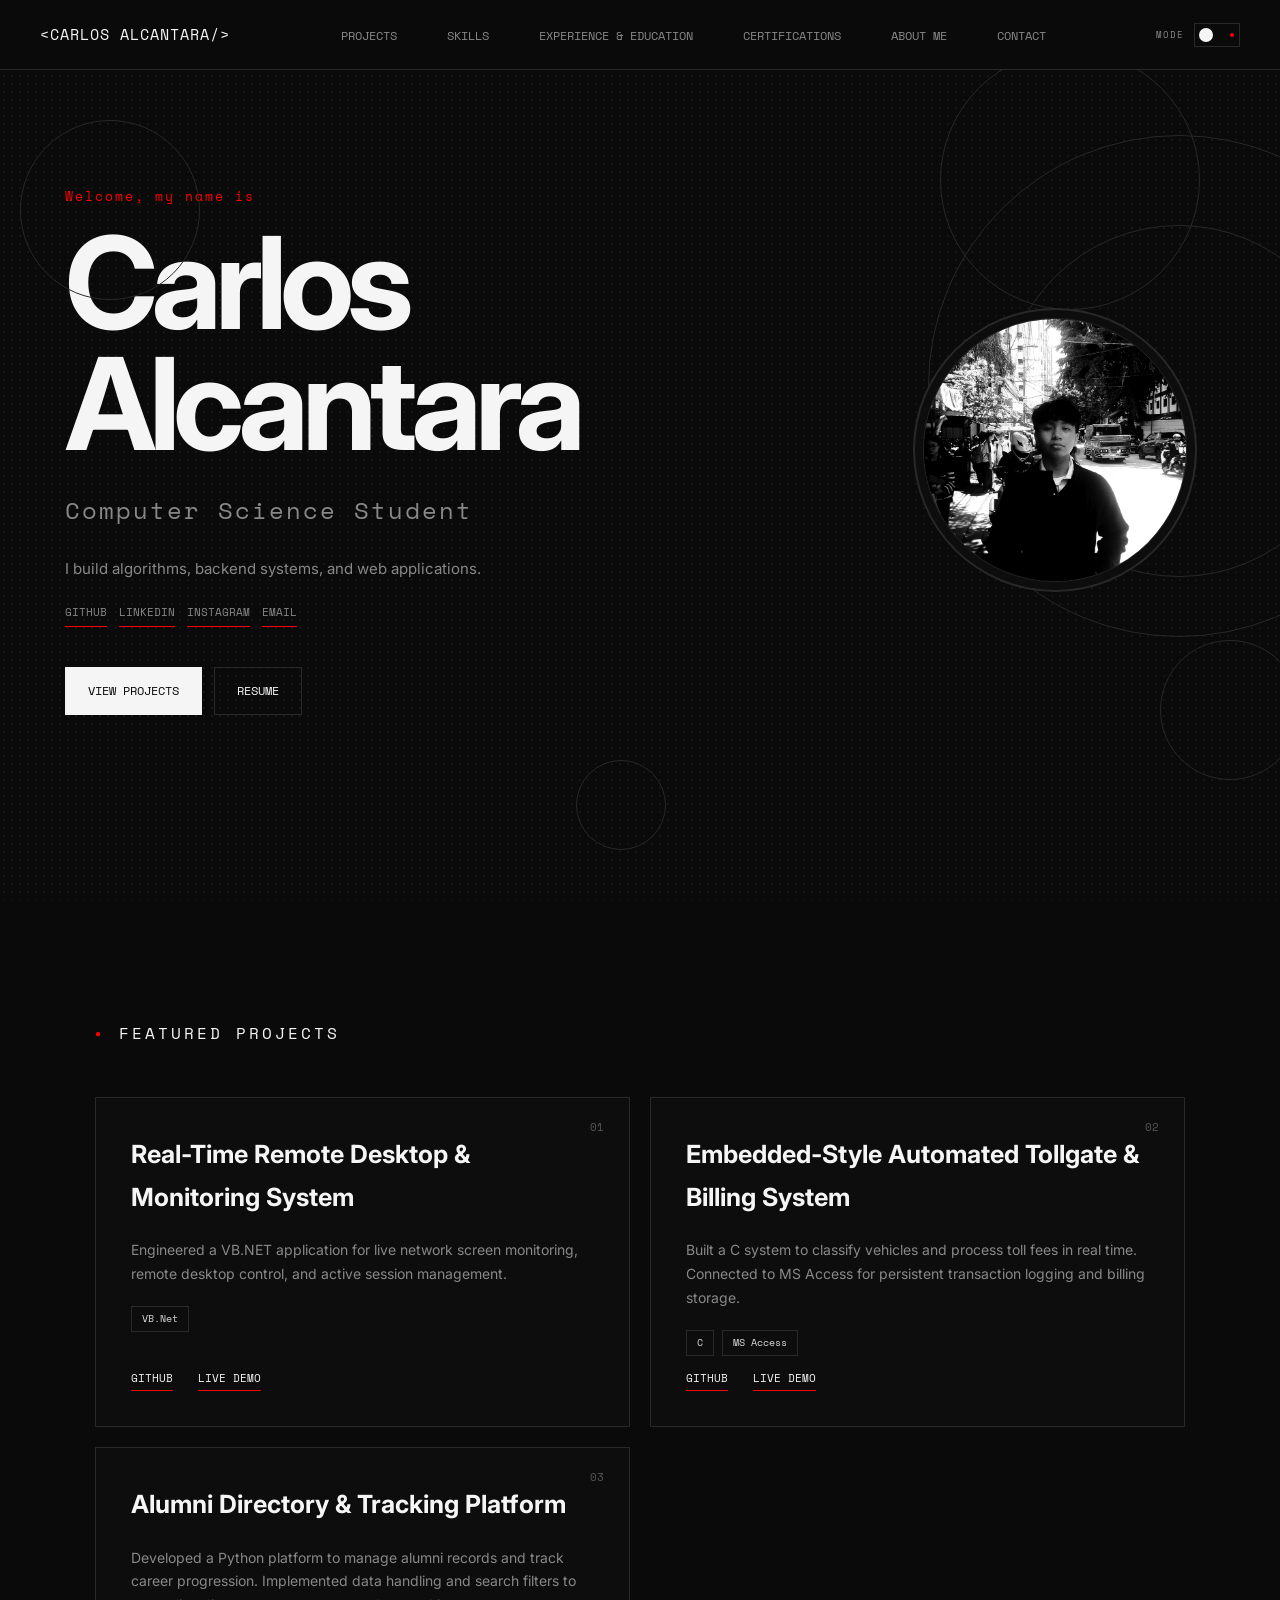
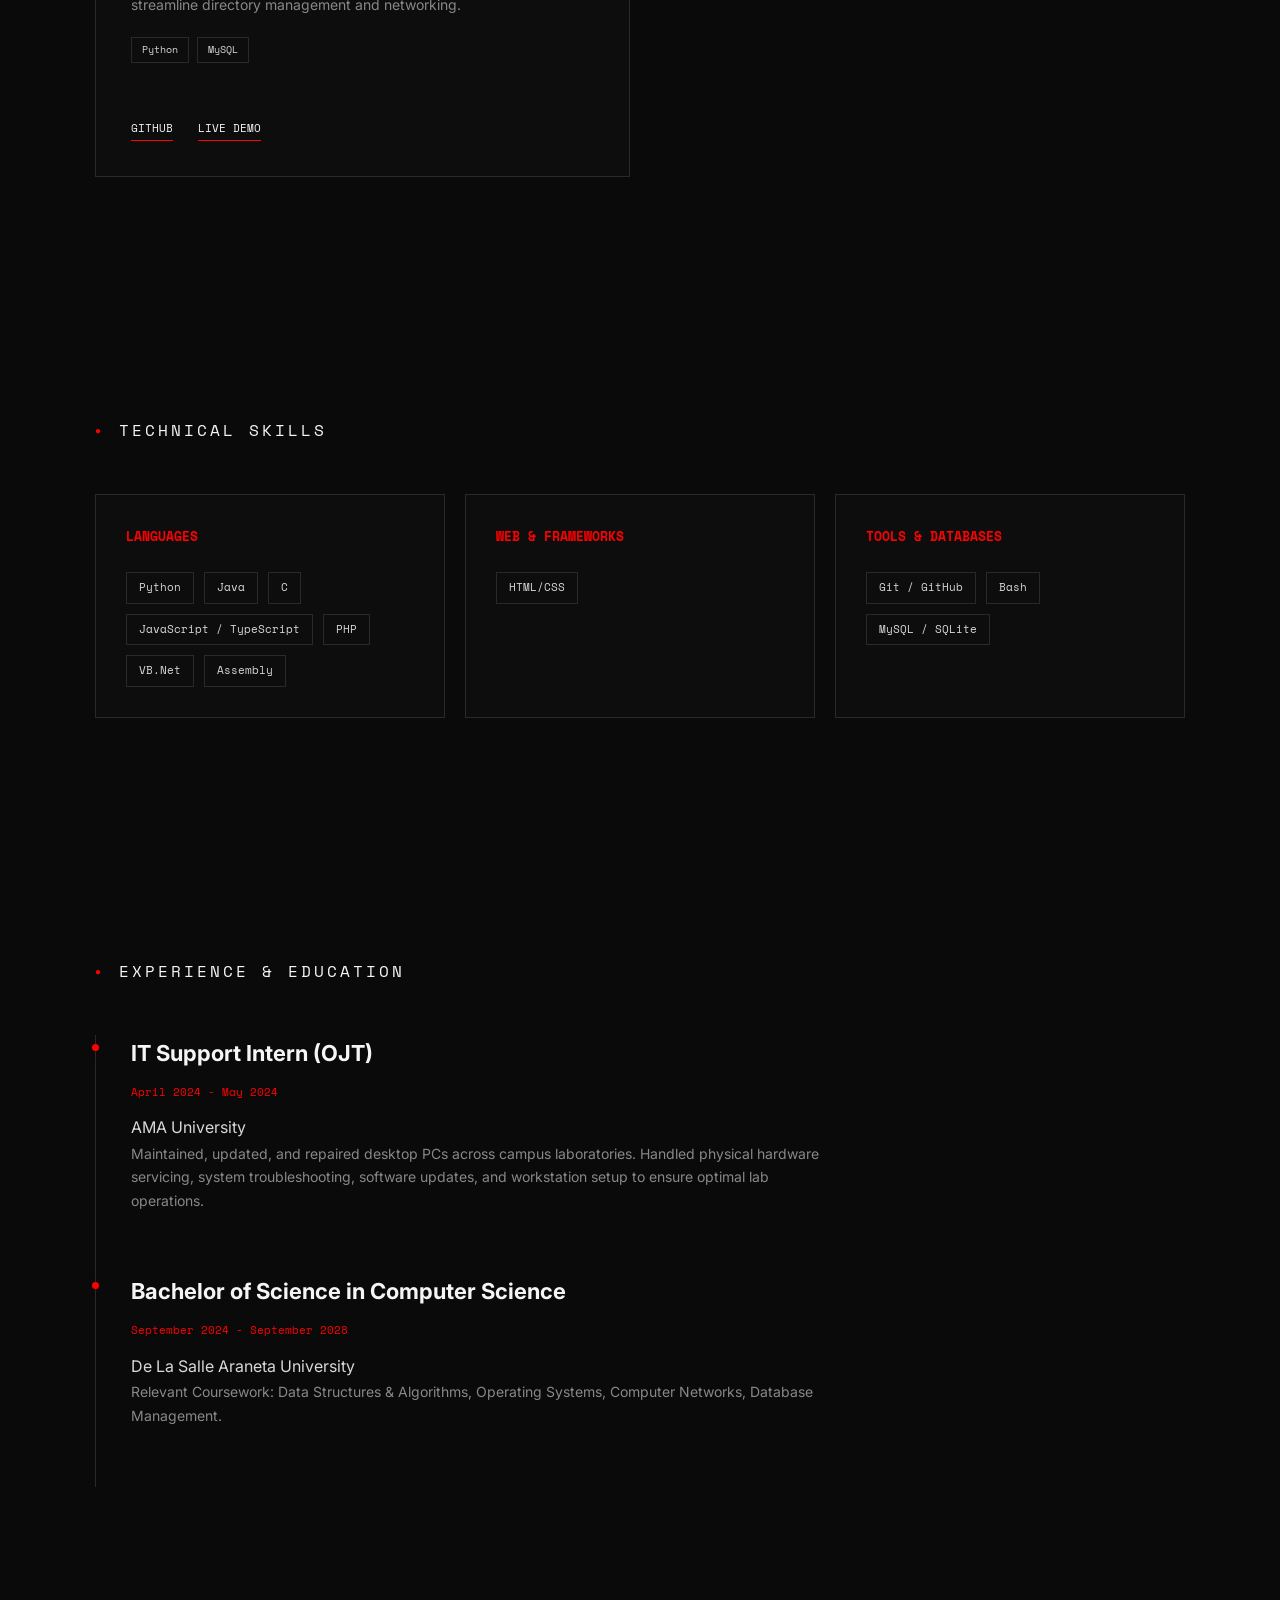
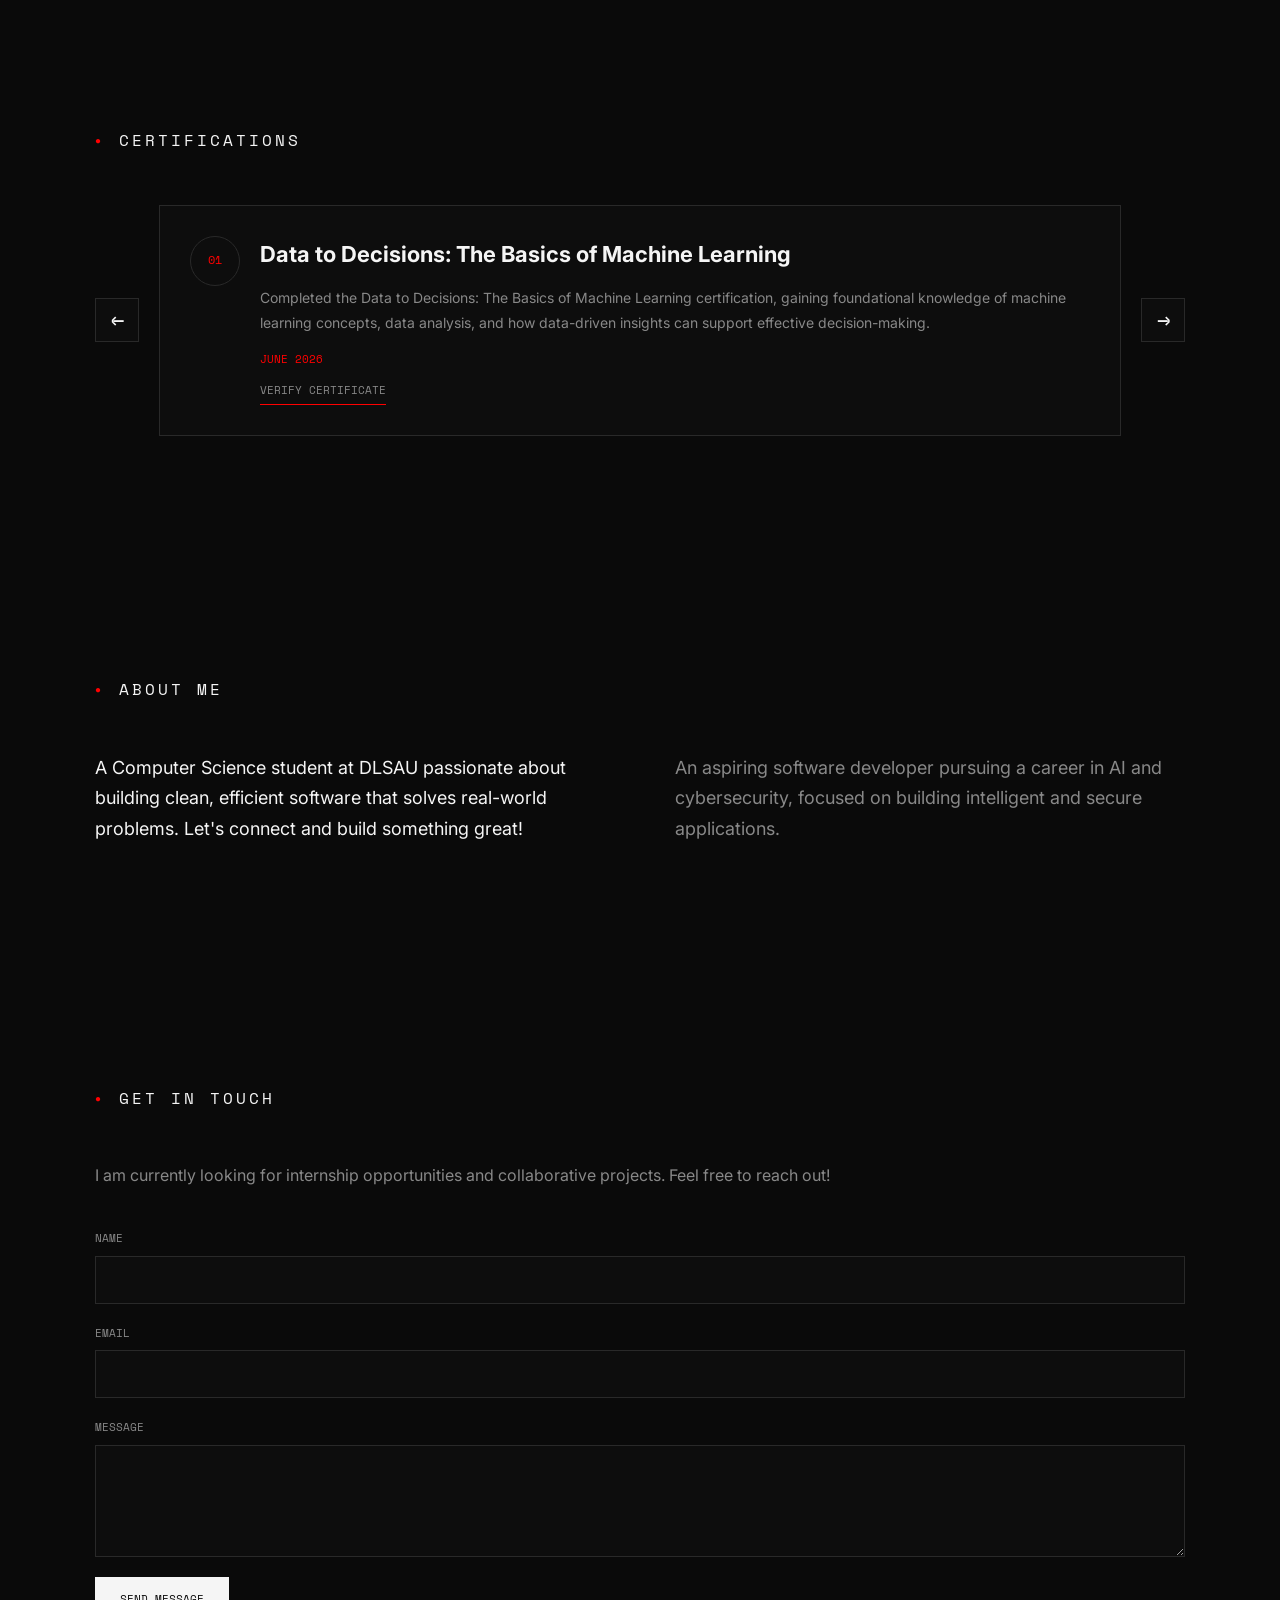
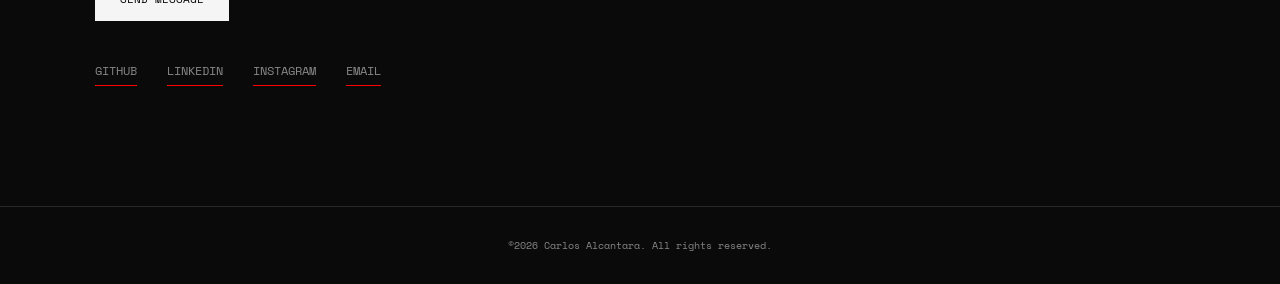
==== index.html @ aff63079 "Add files via upload" ====
<!DOCTYPE html>
<html lang="en">
<head>
    <meta charset="UTF-8">
    <meta name="viewport" content="width=device-width, initial-scale=1.0">
    <title>Carlos Alcantara — Portfolio</title>
    <link rel="icon" href="assets/icon.png" type="image/png">
    <link rel="stylesheet" href="style.css">
    <script src="index.js" defer></script>
</head>

<body>

    <!-- Header / Navigation -->
    <header>
        <div class="logo">
            <a href="#hero">&lt;CARLOS ALCANTARA/&gt;</a>
        </div>
        <nav>
            <ul>
                <li><a href="#projects">Projects</a></li>
                <li><a href="#skills">Skills</a></li>
                <li><a href="#experience">Experience &amp; Education</a></li>
                <li><a href="#certifications">Certifications</a></li>
                <li><a href="#about">About Me</a></li>
                <li><a href="#contact">Contact</a></li>
            </ul>
        </nav>

        <div class="theme-toggle">
            <span class="theme-label">MODE</span>

            <button id="theme-switch" class="theme-switch" type="button" aria-label="Toggle light and dark mode" aria-pressed="false">
                <span class="toggle-dot"></span>
            </button>
        </div>

    </header>

    <!-- Main Content Area -->
    <main>

        <!-- Hero Section -->
        <section id="hero">
            <div class="hero-content">
                <p class="greeting">Welcome, my name is</p>
                <h1>Carlos Alcantara</h1>
                <h2>Computer Science Student</h2>
                <p class="hero-description">I build algorithms, backend systems, and web applications.</p>

                <div class="hero-socials" aria-label="Social links">
                    <a class="hero-social" href="https://github.com/huwaffle" target="_blank" rel="noreferrer">GitHub</a>
                    <a class="hero-social" href="https://www.linkedin.com/in/carlosalcantara1827/" target="_blank" rel="noreferrer">LinkedIn</a>
                    <a class="hero-social" href="https://instagram.com/mewhencarlos" target="_blank" rel="noreferrer">Instagram</a>
                    <a class="hero-social email-copy" href="mailto:carlos.alcantara.iii.27@gmail.com" data-email="carlos.alcantara.iii.27@gmail.com">Email</a>
                </div>

                <div class="hero-cta">
                    <a href="#projects" class="btn">View Projects</a>
                    <a href="assets/ALCANTARA RESUME.pdf" class="btn resume-link" target="_blank" rel="noopener noreferrer" data-resume="Resume">Resume</a>
                </div>
            </div>

            <aside class="hero-image-wrap" aria-label="Profile picture">
                <div class="hero-photo-frame">
                    <img src="assets/me.jpg" alt="Carlos Alcantara" class="hero-photo">
                </div>
            </aside>

            <span class="hero-circle hero-circle-one"></span>
            <span class="hero-circle hero-circle-two"></span>
            <span class="hero-circle hero-circle-three"></span>
            <span class="hero-circle hero-circle-four"></span>
        </section>

        <!-- Projects Section -->
        <section id="projects">
            <h2>Featured Projects</h2>
            <div class="projects-grid">
                
                <!-- Project Item 1 -->
                <article class="project-card">
                    <h3>Real-Time Remote Desktop & Monitoring System</h3>
                    <p>Engineered a VB.NET application for live network screen monitoring, remote desktop control, and active session management.</p>
                    <ul class="project-tags">
                        <li>VB.Net</li>
                    </ul>
                    <div class="project-links">
                        <a href="https://github.com/yourusername/project-one" target="_blank">GitHub</a>
                        <a href="https://yourprojectdemo.com" target="_blank">Live Demo</a>
                    </div>
                </article>

                <!-- Project Item 2 -->
                <article class="project-card">
                    <h3>Embedded-Style Automated Tollgate & Billing System</h3>
                    <p>Built a C system to classify vehicles and process toll fees in real time. Connected to MS Access for persistent transaction logging and billing storage.</p>
                    <ul class="project-tags">
                        <li>C</li>
                        <li>MS Access</li>
                    </ul>
                    <div class="project-links">
                        <a href="https://github.com/yourusername/project-two" target="_blank">GitHub</a>
                        <a href="https://yourprojectdemo.com" target="_blank">Live Demo</a>
                    </div>
                </article>

                <!-- Project Item 3 -->
                <article class="project-card">
                    <h3>Alumni Directory & Tracking Platform</h3>
                    <p>Developed a Python platform to manage alumni records and track career progression. Implemented data handling and search filters to streamline directory management and networking.</p>
                    <ul class="project-tags">
                        <li>Python</li>
                        <li>MySQL</li>
                    </ul>
                    <div class="project-links">
                        <a href="https://github.com/yourusername/project-three" target="_blank">GitHub</a>
                        <a href="https://yourprojectdemo.com" target="_blank">Live Demo</a>
                    </div>
                </article>
            </div>
        </section>

        <!-- Skills Section -->
        <section id="skills">
            <h2>Technical Skills</h2>
            <div class="skills-container">
                <div class="skill-category">
                    <h3>Languages</h3>
                    <div class="skill-tags">
                        <span class="skill-tag">Python</span>
                        <span class="skill-tag">Java</span>
                        <span class="skill-tag">C</span>
                        <span class="skill-tag">JavaScript / TypeScript</span>
                        <span class="skill-tag">PHP</span>
                        <span class="skill-tag">VB.Net</span>
                        <span class="skill-tag">Assembly</span>
                    </div>
                </div>
                <div class="skill-category">
                    <h3>Web &amp; Frameworks</h3>
                    <div class="skill-tags">
                        <span class="skill-tag">HTML/CSS</span>
                    </div>
                </div>
                <div class="skill-category">
                    <h3>Tools &amp; Databases</h3>
                    <div class="skill-tags">
                        <span class="skill-tag">Git / GitHub</span>
                        <span class="skill-tag">Bash</span>
                        <span class="skill-tag">MySQL / SQLite</span>
                    </div>
                </div>
            </div>
        </section>

        <!-- Experience / Education Section -->
        <section id="experience">
            <h2>Experience &amp; Education</h2>
            <div class="timeline">

                <div class="timeline-item">
                    <h3>IT Support Intern (OJT)</h3>
                    <span class="timeline-date">April 2024 - May 2024</span>
                    <p class="timeline-org">AMA University</p>
                    <p>Maintained, updated, and repaired desktop PCs across campus laboratories. Handled physical hardware servicing, system troubleshooting, software updates, and workstation setup to ensure optimal lab operations.</p>
                </div>
                
                <div class="timeline-item">
                    <h3>Bachelor of Science in Computer Science</h3>
                    <span class="timeline-date">September 2024 - September 2028</span>
                    <p class="timeline-org">De La Salle Araneta University</p>
                    <p>Relevant Coursework: Data Structures & Algorithms, Operating Systems, Computer Networks, Database Management.</p>
                </div>

            </div>
        </section>

        <!-- Certifications Section -->
        <section id="certifications">
            <h2>Certifications</h2>
            <div class="certifications-carousel" aria-label="Certifications carousel">
                <button class="certification-arrow certification-previous" type="button" aria-label="Show previous certification">
                    <span aria-hidden="true">&#8592;</span>
                </button>

                <div class="certifications-grid">
                    <article class="certification-card">
                        <span class="certification-icon">01</span>
                        <div class="certification-content">
                            <h3>Data to Decisions: The Basics of Machine Learning</h3>
                            <p>Completed the Data to Decisions: The Basics of Machine Learning certification, gaining foundational knowledge of machine learning concepts, data analysis, and how data-driven insights can support effective decision-making.</p>
                            <span class="certification-meta">June 2026</span>
                            <a class="certification-verify" href="assets/certificates/Data to Decisions - The Basics of Machine Learning.pdf" target="_blank" rel="noopener">Verify Certificate</a>
                        </div>
                    </article>

                    <article class="certification-card">
                        <span class="certification-icon">02</span>
                        <div class="certification-content">
                            <h3>IT Support Essentials</h3>
                            <p>Developed practical knowledge in hardware troubleshooting, workstation maintenance, software setup, and lab system support.</p>
                            <span class="certification-meta">Issued 2024</span>
                            <a class="certification-verify" href="assets/certificates/it-support-essentials.pdf" target="_blank" rel="noopener">Verify Certificate</a>
                        </div>
                    </article>

                    <article class="certification-card">
                        <span class="certification-icon">03</span>
                        <div class="certification-content">
                            <h3>Data Structures &amp; Algorithms</h3>
                            <p>Strengthened understanding of algorithmic thinking, complexity analysis, sorting, searching, and core programming patterns.</p>
                            <span class="certification-meta">Coursework 2025</span>
                            <a class="certification-verify" href="assets/certificates/data-structures-algorithms.pdf" target="_blank" rel="noopener">Verify Certificate</a>
                        </div>
                    </article>

                    <article class="certification-card">
                        <span class="certification-icon">04</span>
                        <div class="certification-content">
                            <h3>Web Development Foundations</h3>
                            <p>Applied HTML, CSS, and JavaScript fundamentals while building structured and responsive front-end interfaces.</p>
                            <span class="certification-meta">Issued 2025</span>
                            <a class="certification-verify" href="assets/certificates/web-development-foundations.pdf" target="_blank" rel="noopener">Verify Certificate</a>
                        </div>
                    </article>
                </div>

                <button class="certification-arrow certification-next" type="button" aria-label="Show next certification">
                    <span aria-hidden="true">&#8594;</span>
                </button>
            </div>
        </section>



        <!-- About Section -->
        <section id="about">
            <h2>About Me</h2>
            <div class="about-content">
                <p>A Computer Science student at DLSAU passionate about building clean, efficient software that solves real-world problems. Let's connect and build something great!</p>
                <p>An aspiring software developer pursuing a career in AI and cybersecurity, focused on building intelligent and secure applications.</p>
            </div>
        </section>

        <!-- Contact Section -->
        <section id="contact">
            <h2>Get In Touch</h2>
            <p>I am currently looking for internship opportunities and collaborative projects. Feel free to reach out!</p>
            
            <form action="#" method="POST" class="contact-form">
                <div class="form-group">
                    <label for="name">Name</label>
                    <input type="text" id="name" name="name" required>
                </div>
                <div class="form-group">
                    <label for="email">Email</label>
                    <input type="email" id="email" name="email" required>
                </div>
                <div class="form-group">
                    <label for="message">Message</label>
                    <textarea id="message" name="message" rows="5" required></textarea>
                </div>
                <button type="submit">Send Message</button>
            </form>

            <div class="social-links">
                <a class="hero-social" href="https://github.com/huwaffle" target="_blank" rel="noreferrer">GitHub</a>
                <a class="hero-social" href="https://www.linkedin.com/in/carlosalcantara1827/" target="_blank" rel="noreferrer">LinkedIn</a>
                <a class="hero-social" href="https://instagram.com/mewhencarlos" target="_blank" rel="noreferrer">Instagram</a>
                <a class="hero-social email-copy" href="#" data-email="carlos.alcantara.iii.27@gmail.com">Email</a>
            </div>
        </section>

    </main>
    <button id="scroll-top" class="scroll-top" aria-label="Scroll back to top">
        <span aria-hidden="true">↑</span>
    </button>
    <div id="copy-toast" class="copy-toast" role="status" aria-live="polite">
        <img class="toast-icon" src="assets/icon.png" alt="" aria-hidden="true">
        <span class="toast-text">Email copied</span>
    </div>

    <!-- Footer -->
    <footer>
        <p>&copy;2026 Carlos Alcantara. All rights reserved.</p>
    </footer>

</body>
</html>
---- style.css ----
/* =========================================================
   NOTHING PHONE — MINIMALIST PORTFOLIO
   ========================================================= */

@import url('https://fonts.googleapis.com/css2?family=Inter:wght@400;500;600;700&family=Space+Mono:wght@400;700&display=swap');

/* =========================================================
   DESIGN TOKENS
   ========================================================= */

:root {
    --bg: #0a0a0a;
    --bg-soft: #111111;
    --card: #0d0d0d;
    --text: #f5f5f5;
    --text-soft: #d8d8d8;
    --text-muted: #888;
    --text-subtle: #555;
    --border: #292929;
    --button-text: #0a0a0a;
    --accent: #ff0000;
    --accent-soft: rgba(255, 0, 0, 0.14);
    --max-width: 1150px;
    --font-main: "Inter", "Helvetica Neue", Arial, sans-serif;
    --font-mono: "Space Mono", "Courier New", monospace;
    --transition: 0.3s ease;
}

body.light-mode {
    --bg: #f4f4f4;
    --bg-soft: #ffffff;
    --card: #ffffff;
    --text: #0a0a0a;
    --text-soft: #333;
    --text-muted: #555;
    --text-subtle: #767676;
    --border: #d2d2d2;
    --button-text: #f5f5f5;
}

/* =========================================================
   THEME SWITCH
   ========================================================= */

.theme-toggle {
    display: flex;
    align-items: center;
    gap: 10px;
}

.theme-label {
    font-family: var(--font-mono);
    font-size: 9px;
    letter-spacing: 1px;
    color: var(--text-muted);
}

.theme-switch {
    position: relative;
    width: 46px;
    height: 24px;
    padding: 0;
    background: transparent;
    border: 1px solid var(--border);
    cursor: pointer;
    display: flex;
    align-items: center;
    transition: var(--transition);
}

.theme-switch .toggle-dot {
    position: absolute;
    width: 14px;
    height: 14px;
    left: 4px;
    background: var(--text);
    border-radius: 50%;
    transition: var(--transition);
}

.theme-switch::after {
    content: "";
    position: absolute;
    width: 4px;
    height: 4px;
    right: 5px;
    background: var(--accent);
    border-radius: 50%;
}

body.light-mode .theme-switch .toggle-dot {
    transform: translateX(20px);
    background: var(--button-text);
}

body.light-mode .theme-switch::after {
    left: 5px;
    right: auto;
}


* {
    box-sizing: border-box;
    margin: 0;
    padding: 0;
}

html {
    scroll-behavior: smooth;
}

body {
    background: var(--bg);
    color: var(--text);
    font-family: var(--font-main);
    line-height: 1.7;
    transition: background-color var(--transition), color var(--transition);
}


/* Subtle Nothing-style dot pattern */
body::before {
    content: "";
    position: fixed;
    inset: 0;
    pointer-events: none;
    z-index: -1;
    background-image: radial-gradient(
        color-mix(in srgb, var(--text) 10%, transparent) 1px,
        transparent 1px
    );
    background-size: 8px 8px;
    opacity: 0.5;
}


/* =========================================================
   GLOBAL
   ========================================================= */

a {
    color: inherit;
    text-decoration: none;
}

section {
    max-width: var(--max-width);
    margin: auto;
    padding: 120px 30px;
}

section > h2 {
    font-family: var(--font-mono);
    font-size: 1rem;
    font-weight: 400;
    text-transform: uppercase;
    letter-spacing: 3px;
    margin-bottom: 50px;
    display: flex;
    align-items: center;
    gap: 15px;
}

section > h2::before {
    content: "●";
    color: var(--accent);
    font-size: 10px;
}

.scroll-reveal {
    opacity: 0;
    transform: translateY(28px);
    transition: opacity 0.7s ease, transform 0.7s ease;
}

.scroll-reveal.is-visible {
    opacity: 1;
    transform: translateY(0);
}

/* =========================================================
   HEADER
   ========================================================= */
header,
.project-card,
.skill-category,
input,
textarea,
.btn {
    transition: background-color var(--transition), color var(--transition), border-color var(--transition);
}

header {
    position: fixed;
    top: 0;
    left: 0;
    width: 100%;
    min-height: 70px;
    display: flex;
    justify-content: space-between;
    align-items: center;
    padding: 0 40px;
    background: var(--bg);
    border-bottom: 1px solid var(--border);
    z-index: 1000;
}

.logo a {
    font-family: var(--font-mono);
    font-size: 15px;
    letter-spacing: 1px;
}

.logo a::first-letter {
    color: var(--accent);
}

nav ul {
    display: flex;
    list-style: none;
    gap: 30px;
}

nav a {
    font-family: var(--font-mono);
    font-size: 12px;
    text-transform: uppercase;
    color: var(--text-muted);
    transition: var(--transition);
}

nav a:hover {
    color: var(--text);
}

nav a::before {
    content: "[";
    color: var(--accent);
    opacity: 0;
    margin-right: 3px;
    transition: 0.2s;
}

nav a::after {
    content: "]";
    color: var(--accent);
    opacity: 0;
    margin-left: 3px;
    transition: 0.2s;
}

nav a:hover::before,
nav a:hover::after {
    opacity: 1;
}

/* =========================================================
   HERO
   ========================================================= */

#hero {
    min-height: 100vh;
    max-width: none;
    overflow: visible;

    display: flex;
    align-items: center;
    justify-content: space-between;
    gap: 40px;

    padding: 150px max(30px, calc((100vw - var(--max-width)) / 2));
    
    position: relative;
    overflow: hidden;
}

.hero-circle {
    position: absolute;
    border: 1px solid var(--border);
    border-radius: 50%;
    pointer-events: none;
}

.hero-circle-one {
    width: 180px;
    height: 180px;
    left: 20px;
    top: 120px;
}

.hero-circle-two {
    width: 260px;
    height: 260px;
    right: 80px;
    top: 50px;
}

.hero-circle-three {
    width: 140px;
    height: 140px;
    right: -20px;
    bottom: 120px;
}

.hero-circle-four {
    width: 90px;
    height: 90px;
    left: 45%;
    bottom: 50px;
}

/* Decorative Nothing-style circles */
#hero::before,
#hero::after {
    content: "";
    position: absolute;
    border: 1px solid var(--border);
    border-radius: 50%;
    pointer-events: none;
}

#hero::before {
    width: 500px;
    height: 500px;
    right: -150px;
    top: 15%;
}

#hero::after {
    width: 350px;
    height: 350px;
    right: -75px;
    top: 25%;
}

.hero-content {
    max-width: 850px;
    flex: 1 1 55%;
}

.hero-image-wrap {
    flex: 0 0 320px;
    display: flex;
    align-items: center;
    justify-content: center;
    position: relative;
    z-index: 2;
}

.hero-photo-frame {
    width: clamp(220px, 22vw, 340px);
    aspect-ratio: 1 / 1;
    border: 1px solid var(--border);
    background: var(--card);
    padding: 8px;
    display: flex;
    align-items: center;
    justify-content: center;
    position: relative;
    border-radius: 50%;
    overflow: hidden;
    box-shadow: 0 0 0 1px var(--border);
}

.hero-photo {
    width: 100%;
    height: 100%;
    object-fit: cover;
    border-radius: 50%;
    border: 1px solid var(--border);
    filter: grayscale(100%) contrast(1.05);
}

.hero-photo-frame img {
    width: 100%;
    height: 100%;
    object-fit: cover;
}

.greeting {
    font-family: var(--font-mono);
    color: var(--accent);
    font-size: 13px;
    letter-spacing: 2px;
    margin-bottom: 15px;
}

h1 {
    font-size: clamp(4rem, 10vw, 8rem);
    line-height: 0.95;
    letter-spacing: -7px;
    font-weight: 700;
    margin-bottom: 25px;
}

.hero-content h2 {
    font-family: var(--font-mono);
    font-size: clamp(1rem, 2vw, 1.5rem);
    font-weight: 400;
    color: var(--text-muted);
    letter-spacing: 2px;
    margin-bottom: 25px;
}

.hero-description {
    max-width: 500px;
    color: var(--text-muted);
    font-size: 15px;
}


.hero-description {
    max-width: 500px;
    color: #888;
    font-size: 15px;
}

.hero-socials {
    display: flex;
    flex-wrap: wrap;
    gap: 12px;
    margin: 22px 0 0;
}

.hero-social {
    font-family: var(--font-mono);
    font-size: 11px;
    color: var(--text-muted);
    text-transform: uppercase;
    border-bottom: 1px solid var(--accent);
    padding-bottom: 4px;
    transition: var(--transition);
}

.hero-social:hover {
    color: var(--accent);
}

.hero-cta {
    display: flex;
    gap: 12px;
    margin-top: 40px;
}

.btn {
    border: 1px solid var(--border);
    padding: 13px 22px;

    font-family: var(--font-mono);
    font-size: 12px;
    text-transform: uppercase;

    transition: var(--transition);
}

.btn:first-child {
    background: var(--text);
    color: var(--bg);
    border-color: var(--text);
}

.btn:hover {
    background: var(--accent);
    color: var(--text);
    border-color: var(--accent);
}

/* =========================================================
   ABOUT
   ========================================================= */

.about-content {
    display: grid;
    grid-template-columns: 1fr 1fr;
    gap: 70px;

    font-size: 18px;
    color: var(--text-muted);
}

.about-content p:first-child {
    color: var(--text);
}

/* =========================================================
   SKILLS
   ========================================================= */

.skills-container {
    display: grid;
    grid-template-columns: repeat(3, 1fr);
    gap: 20px;
}

.skill-category {
    padding: 30px;
    border: 1px solid var(--border);
    background: var(--card);
}

.skill-category h3 {
    font-family: var(--font-mono);
    font-size: 13px;
    color: var(--accent);
    margin-bottom: 25px;
    text-transform: uppercase;
}

.skill-tags {
    display: flex;
    flex-wrap: wrap;
    gap: 10px;
}

.skill-tag {
    display: inline-flex;
    align-items: center;
    padding: 7px 12px;
    border: 1px solid var(--border);
    border-radius: 0;
    background: transparent;
    color: var(--text-soft);
    font-family: var(--font-mono);
    font-size: 11px;
    line-height: 1.4;
    transition: var(--transition);
}

.skill-tag:hover {
    color: var(--text);
    border-color: var(--accent);
    background: var(--accent-soft);
}

/* =========================================================
   CERTIFICATIONS
   ========================================================= */

.certifications-carousel {
    display: grid;
    grid-template-columns: auto minmax(0, 1fr) auto;
    align-items: center;
    gap: 20px;
}

.certifications-grid {
    display: grid;
    min-width: 0;
}

.certification-arrow {
    width: 44px;
    height: 44px;
    padding: 0;
    border: 1px solid var(--border);
    background: var(--card);
    color: var(--text);
    font-family: var(--font-mono);
    font-size: 22px;
    display: flex;
    align-items: center;
    justify-content: center;
}

.certification-arrow:hover,
.certification-arrow:focus-visible {
    border-color: var(--accent);
    color: var(--accent);
}

.certification-card {
    grid-area: 1 / 1;
    position: relative;
    padding: 30px;
    border: 1px solid var(--border);
    background: var(--card);
    display: flex;
    gap: 20px;
    align-items: flex-start;
    opacity: 0;
    pointer-events: none;
    visibility: hidden;
    transform: translateX(32px);
    transition: opacity 0.25s ease, transform 0.45s ease, border-color var(--transition);
}

.certification-card.is-active {
    opacity: 1;
    pointer-events: auto;
    visibility: visible;
    transform: translateX(0);
}

.certification-card.slide-from-left.is-active {
    animation: certification-slide-from-left 0.45s ease both;
}

.certification-card.slide-from-right.is-active {
    animation: certification-slide-from-right 0.45s ease both;
}

@keyframes certification-slide-from-left {
    from {
        opacity: 0;
        transform: translateX(-32px);
    }
    to {
        opacity: 1;
        transform: translateX(0);
    }
}

@keyframes certification-slide-from-right {
    from {
        opacity: 0;
        transform: translateX(32px);
    }
    to {
        opacity: 1;
        transform: translateX(0);
    }
}

@media (prefers-reduced-motion: reduce) {
    .scroll-reveal,
    .scroll-reveal.is-visible {
        opacity: 1;
        transform: none;
        transition: none;
    }

    .certification-card,
    .certification-card.slide-from-left.is-active,
    .certification-card.slide-from-right.is-active {
        animation: none;
        transition: none;
    }
}

.certification-card:hover {
    border-color: var(--accent);
    transform: translateY(-5px);
}

.certification-icon {
    width: 50px;
    height: 50px;
    border-radius: 50%;
    border: 1px solid var(--border);
    display: flex;
    align-items: center;
    justify-content: center;
    font-family: var(--font-mono);
    color: var(--accent);
    font-size: 12px;
    flex: 0 0 auto;
}

.certification-content {
    flex: 1;
    display: flex;
    flex-direction: column;
    align-items: flex-start;
}

.certification-content h3 {
    font-size: 22px;
    margin-bottom: 12px;
}

.certification-content p {
    color: var(--text-muted);
    font-size: 14px;
    line-height: 1.8;
}

.certification-meta {
    display: block;
    margin-top: 15px;
    font-family: var(--font-mono);
    font-size: 11px;
    color: var(--accent);
    text-transform: uppercase;
}

.certification-verify {
    display: inline-flex;
    align-items: center;
    gap: 8px;
    width: fit-content;
    margin-top: 12px;
    padding-bottom: 4px;
    border-bottom: 1px solid var(--accent);
    color: var(--text-muted);
    font-family: var(--font-mono);
    font-size: 11px;
    text-transform: uppercase;
    transition: var(--transition);
}

.certification-verify:hover,
.certification-verify:focus-visible {
    color: var(--text);
}

/* =========================================================
   PROJECTS
   ========================================================= */

.projects-grid {
    display: grid;
    grid-template-columns: repeat(2, 1fr);
    gap: 20px;
    counter-reset: project-number;
}

.project-card {
    position: relative;
    padding: 35px;
    min-height: 330px;
    display: flex;
    flex-direction: column;
    justify-content: flex-start;

    border: 1px solid var(--border);
    background: var(--card);
    counter-increment: project-number;

    transition: var(--transition);
}

.project-card:hover {
    border-color: #555;
    transform: translateY(-5px);
}

.project-card::before {
    content: counter(project-number, decimal-leading-zero);
    position: absolute;
    top: 20px;
    right: 25px;

    font-family: var(--font-mono);
    font-size: 11px;
    color: var(--text-subtle);
}

.project-card h3 {
    font-size: 25px;
    margin-bottom: 20px;
}

.project-card p {
    color: var(--text-muted);
    font-size: 14px;
    max-width: 500px;
}

.project-tags {
    display: flex;
    flex-wrap: wrap;
    gap: 8px;
    align-content: flex-start;

    list-style: none;
    margin-top: 20px;
}

.project-tags li {
    border: 1px solid var(--border);
    padding: 5px 10px;

    font-family: var(--font-mono);
    font-size: 10px;
    color: var(--text-soft);
    line-height: 1.4;
    white-space: nowrap;
}

.project-links {
    position: relative;
    left: auto;
    bottom: auto;
    margin-top: auto;

    display: flex;
    flex-wrap: wrap;
    gap: 25px;
}

.project-links a {
    font-family: var(--font-mono);
    font-size: 11px;
    text-transform: uppercase;
    border-bottom: 1px solid var(--accent);
    padding-bottom: 3px;
}

.project-links a:hover {
    color: var(--accent);
}

/* =========================================================
   EXPERIENCE
   ========================================================= */

.timeline {
    border-left: 1px solid var(--border);
    padding-left: 35px;
}

.timeline-item {
    position: relative;
    padding-bottom: 60px;
}

.timeline-item::before {
    content: "";
    position: absolute;
    width: 7px;
    height: 7px;

    background: var(--accent);
    border-radius: 50%;

    left: -39px;
    top: 9px;

    box-shadow: 0 0 10px var(--accent-soft);
}

.timeline-item h3 {
    font-size: 22px;
    margin-bottom: 5px;
}

.timeline-date {
    font-family: var(--font-mono);
    font-size: 11px;
    color: var(--accent);
}

.timeline-org {
    color: var(--text-soft);
    margin-top: 10px;
}

.timeline-item > p:last-child {
    color: var(--text-muted);
    font-size: 14px;
    max-width: 700px;
}

/* =========================================================
   CONTACT
   ========================================================= */

#contact > p {
    color: var(--text-muted);
    margin-bottom: 40px;
}

.contact-form {
    display: grid;
    gap: 20px;
}

.form-group {
    display: grid;
    gap: 8px;
}

.form-group label {
    font-family: var(--font-mono);
    font-size: 11px;
    text-transform: uppercase;
    color: var(--text-muted);
}

input,
textarea {
    width: 100%;
    padding: 15px;

    background: var(--card);
    color: var(--text);

    border: 1px solid var(--border);
    outline: none;

    font-family: var(--font-main);

    transition: var(--transition);
}

input::placeholder,
textarea::placeholder {
    color: var(--text-muted);
}

input:focus,
textarea:focus {
    border-color: var(--accent);
}

textarea {
    resize: vertical;
}

button {
    width: fit-content;

    padding: 14px 25px;

    background: var(--text);
    color: var(--bg);

    border: none;

    font-family: var(--font-mono);
    font-size: 11px;
    text-transform: uppercase;

    cursor: pointer;

    transition: var(--transition);
}

button:hover {
    background: var(--accent);
    color: var(--text);
}

.social-links {
    display: flex;
    gap: 30px;
    margin-top: 40px;
}

.social-links a {
    font-family: var(--font-mono);
    font-size: 12px;
    color: var(--text-muted);
}

.social-links a:hover {
    color: var(--accent);
}

/* =========================================================
   SCROLL TOP BUTTON
   ========================================================= */

.scroll-top {
    position: fixed;
    right: 30px;
    bottom: 90px;
    width: 44px;
    height: 44px;
    border: 1px solid var(--border);
    background: var(--card);
    color: var(--text);
    font-family: var(--font-mono);
    font-size: 22px;
    display: flex;
    align-items: center;
    justify-content: center;
    cursor: pointer;
    opacity: 0;
    transform: translateY(16px);
    transition: var(--transition);
    z-index: 1500;
}

.scroll-top.visible {
    opacity: 1;
    transform: translateY(0);
}

.scroll-top:hover {
    color: var(--accent);
    border-color: var(--accent);
}

/* =========================================================
   COPY TOAST
   ========================================================= */

.copy-toast {
    position: fixed;
    right: 30px;
    top: 90px;
    display: flex;
    align-items: center;
    gap: 10px;
    padding: 12px 16px;
    border: 1px solid var(--border);
    background: var(--card);
    color: var(--text);
    font-family: var(--font-mono);
    font-size: 11px;
    text-transform: uppercase;
    opacity: 0;
    transform: translateY(-16px);
    transition: var(--transition);
    z-index: 2000;
}

.copy-toast.show {
    opacity: 1;
    transform: translateY(0);
}

.copy-toast .toast-icon {
    width: 28px;
    height: 28px;
    object-fit: cover;
    border-radius: 50%;
    border: 1px solid var(--border);
    background: var(--bg);
}

/* =========================================================
   FOOTER
   ========================================================= */

footer {
    border-top: 1px solid var(--border);
    padding: 30px;

    text-align: center;

    font-family: var(--font-mono);
    font-size: 10px;
    color: var(--text-muted);
}

/* =========================================================
   RESPONSIVE
   ========================================================= */

@media (max-width: 800px) {

    header {
        min-height: auto;
        padding: 0 20px;
        flex-wrap: wrap;
        gap: 10px;
    }

    nav {
        order: 3;
        width: 100%;
    }

    nav ul {
        gap: 12px;
        flex-wrap: wrap;
    }

    nav a {
        font-size: 9px;
    }

    section {
        padding: 90px 20px;
    }

    #hero {
        min-height: auto;
        padding: 130px 20px 80px;
        flex-direction: column;
        align-items: center;
        justify-content: center;
        gap: 30px;
        text-align: center;
    }

    .hero-image-wrap {
        order: -1;
        flex-basis: auto;
        width: min(280px, 80vw);
    }

    .hero-content {
        order: 1;
        flex-basis: auto;
        max-width: 100%;
    }

    .hero-content h2,
    .hero-description {
        max-width: 100%;
    }

    .hero-photo-frame {
        width: min(260px, 70vw);
    }

    .hero-socials,
    .hero-cta {
        justify-content: center;
    }

    .hero-circle,
    #hero::before,
    #hero::after {
        display: none;
    }

    h1 {
        font-size: clamp(3.5rem, 15vw, 6rem);
        letter-spacing: -4px;
    }

    .about-content,
    .skills-container,
    .projects-grid {
        grid-template-columns: 1fr;
    }

    .certifications-carousel {
        gap: 10px;
    }

    .about-content {
        gap: 30px;
    }

    .certification-card {
        flex-direction: column;
    }

    .project-card {
        min-height: 350px;
    }

    .project-tags {
        gap: 6px;
        align-content: flex-start;
    }

    .project-tags li {
        white-space: normal;
    }

    .project-links {
        gap: 16px;
        margin-top: 20px;
    }
}

@media (max-width: 500px) {

    header {
        height: auto;
        min-height: 70px;
        padding: 15px 20px;

        display: grid;
        grid-template-columns: 1fr auto;
        align-items: center;

        gap: 15px;
    }

    .logo {
        grid-column: 1;
    }

    .theme-toggle {
        grid-column: 2;
        grid-row: 1;
    }

    nav {
        grid-column: 1 / -1;
        grid-row: 2;
    }

    nav ul {
        flex-wrap: wrap;
        gap: 10px 15px;
    }

    nav a {
        font-size: 9px;
    }

    #hero {
        padding-top: 150px;
    }

    .hero-cta {
        flex-direction: column;
        align-items: stretch;
    }

    .btn {
        width: 100%;
        text-align: center;
    }

    .social-links {
        flex-wrap: wrap;
    }
}
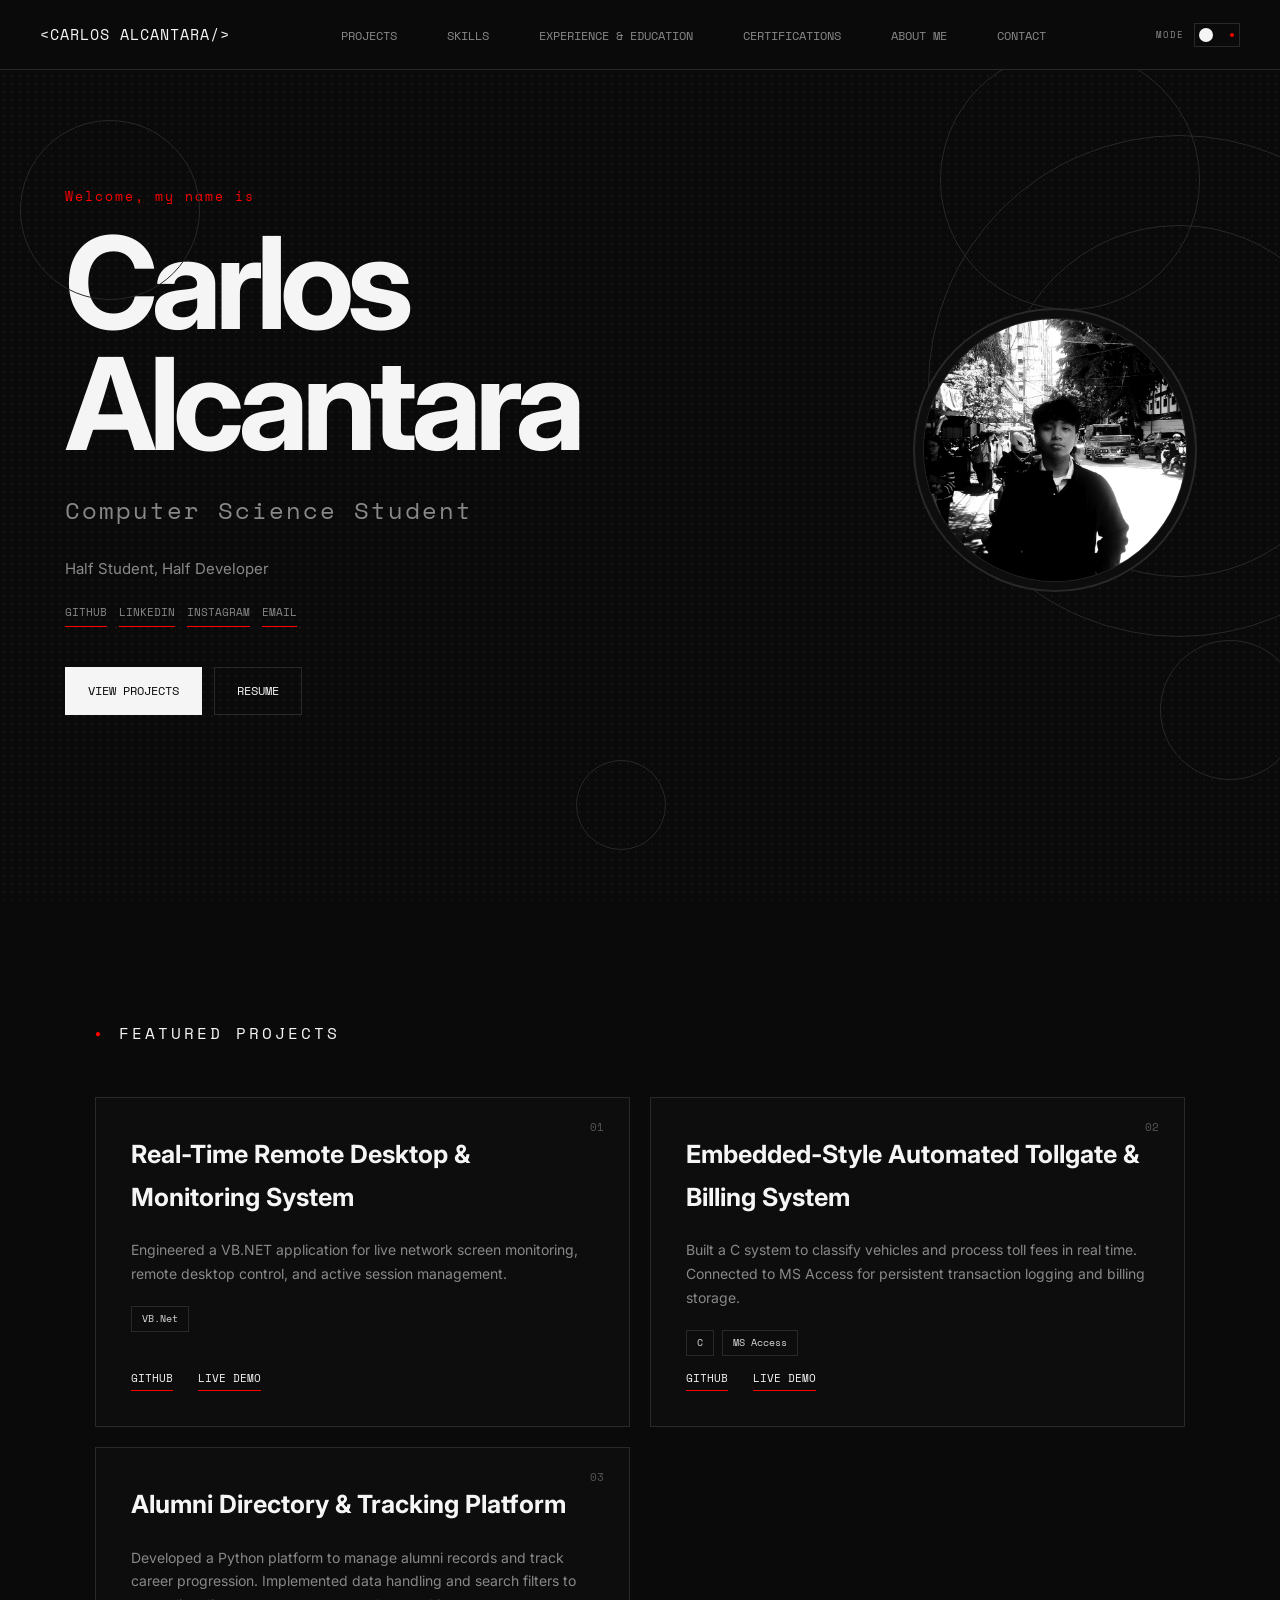
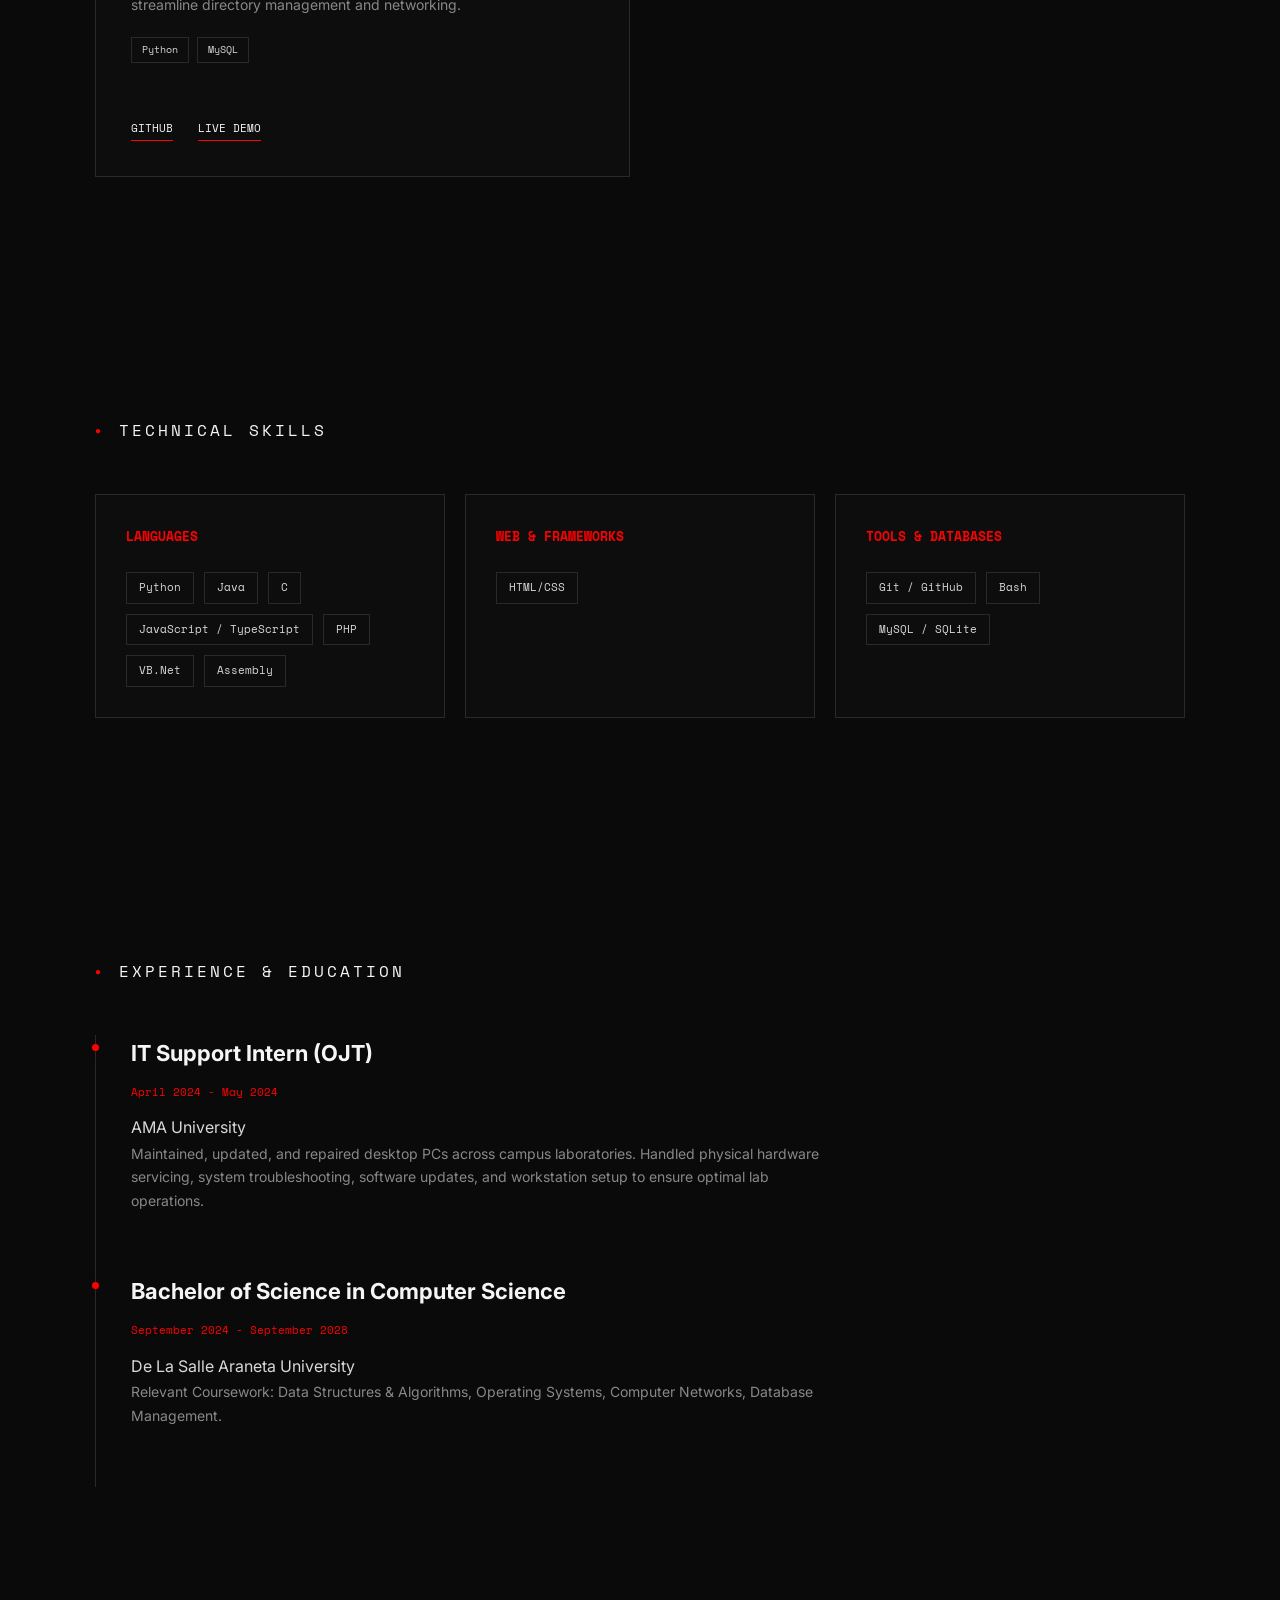
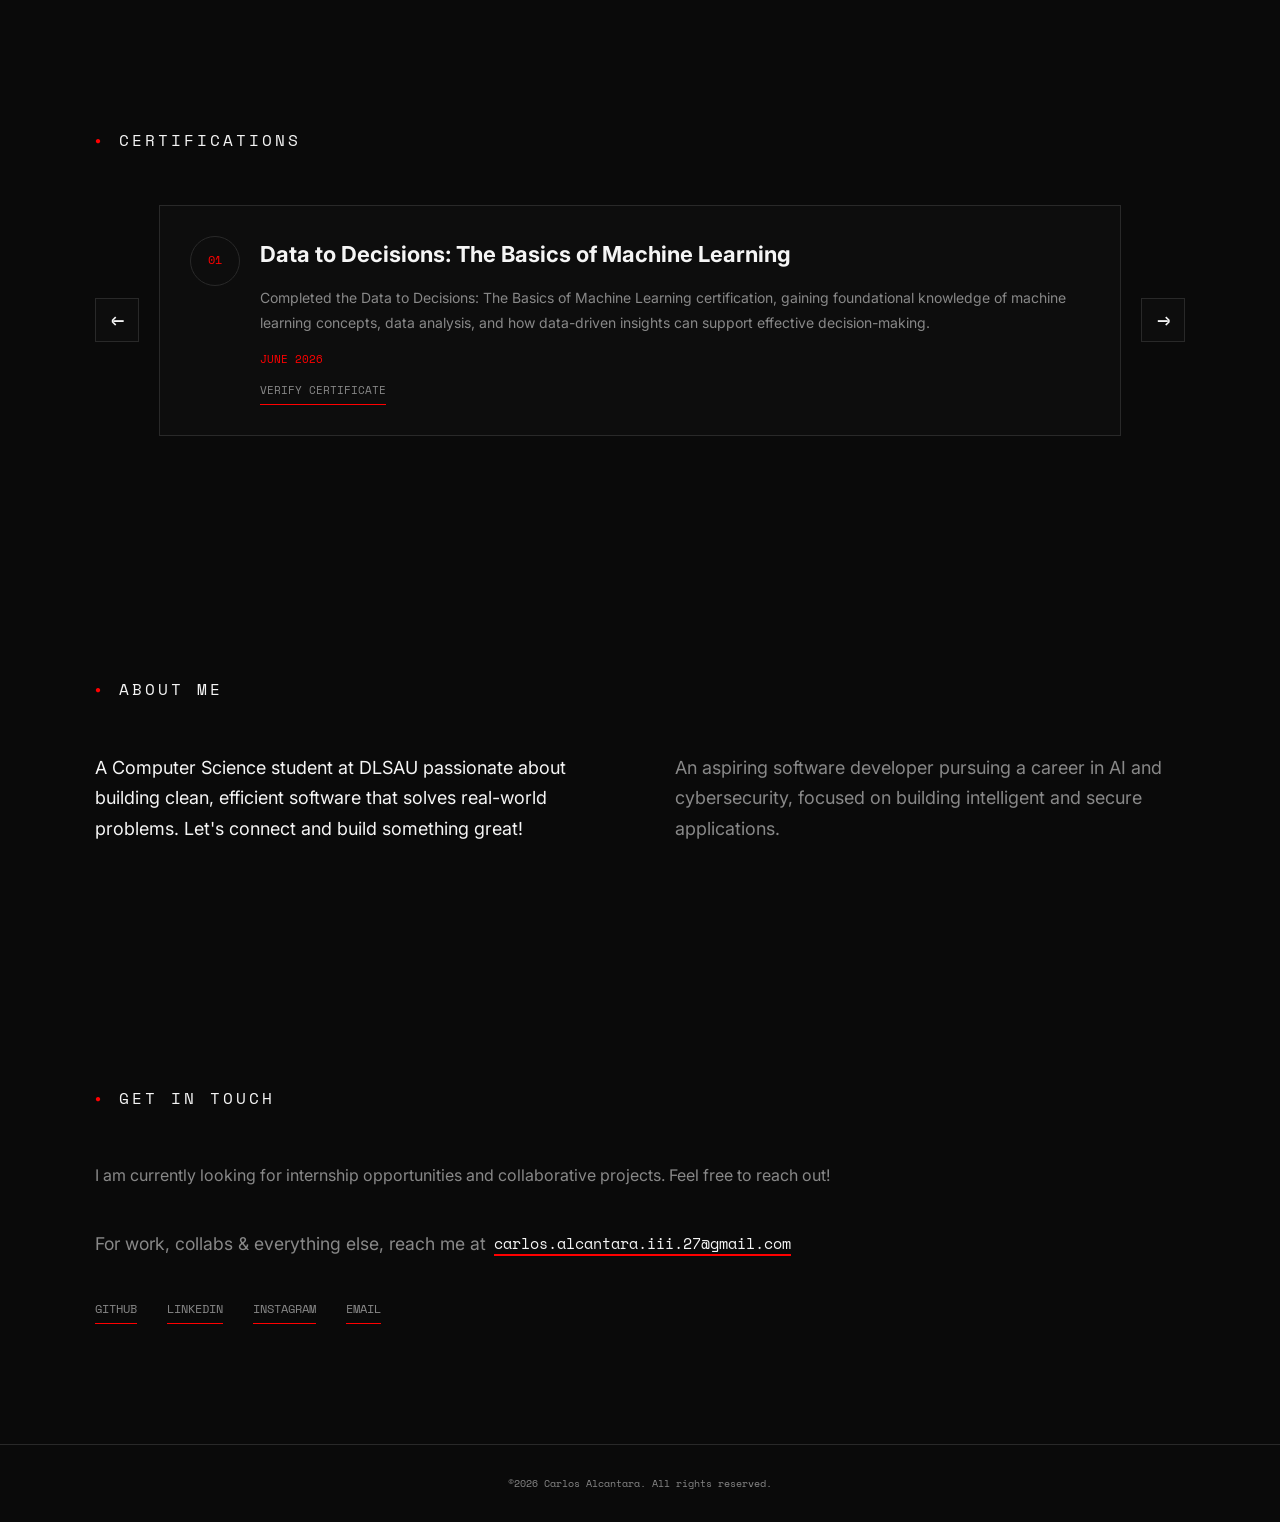
==== commit 2023ce76: "Add files via upload" ====
--- a/index.html
+++ b/index.html
@@ -46,7 +46,7 @@
                 <p class="greeting">Welcome, my name is</p>
                 <h1>Carlos Alcantara</h1>
                 <h2>Computer Science Student</h2>
-                <p class="hero-description">I build algorithms, backend systems, and web applications.</p>
+                <p class="hero-description">Half Student, Half Developer</p>
 
                 <div class="hero-socials" aria-label="Social links">
                     <a class="hero-social" href="https://github.com/huwaffle" target="_blank" rel="noreferrer">GitHub</a>
@@ -247,22 +247,9 @@
         <section id="contact">
             <h2>Get In Touch</h2>
             <p>I am currently looking for internship opportunities and collaborative projects. Feel free to reach out!</p>
-            
-            <form action="#" method="POST" class="contact-form">
-                <div class="form-group">
-                    <label for="name">Name</label>
-                    <input type="text" id="name" name="name" required>
-                </div>
-                <div class="form-group">
-                    <label for="email">Email</label>
-                    <input type="email" id="email" name="email" required>
-                </div>
-                <div class="form-group">
-                    <label for="message">Message</label>
-                    <textarea id="message" name="message" rows="5" required></textarea>
-                </div>
-                <button type="submit">Send Message</button>
-            </form>
+            <p class="contact-email-line">For work, collabs &amp; everything else, reach me at
+                <a href="mailto:carlos.alcantara.iii.27@gmail.com" class="contact-email email-copy" data-email="carlos.alcantara.iii.27@gmail.com">carlos.alcantara.iii.27@gmail.com</a>
+            </p>
 
             <div class="social-links">
                 <a class="hero-social" href="https://github.com/huwaffle" target="_blank" rel="noreferrer">GitHub</a>
--- a/style.css
+++ b/style.css
@@ -860,6 +860,38 @@
     margin-bottom: 40px;
 }
 
+.contact-email-line {
+    display: flex;
+    flex-wrap: wrap;
+    align-items: center;
+    gap: 8px;
+    margin-bottom: 40px;
+    color: var(--text-muted);
+    font-size: 1.1rem;
+}
+
+.contact-email {
+    display: inline-flex;
+    align-items: center;
+    padding: 0;
+    border: none;
+    background: transparent;
+    color: var(--text);
+    font-family: var(--font-mono);
+    font-size: 0.95rem;
+    text-decoration: underline;
+    text-underline-offset: 5px;
+    text-decoration-thickness: 1.5px;
+    text-decoration-color: var(--accent);
+    transition: color 0.2s ease, text-decoration-color 0.2s ease;
+}
+
+.contact-email:hover,
+.contact-email:focus-visible {
+    color: var(--accent);
+    text-decoration-color: var(--text);
+}
+
 .contact-form {
     display: grid;
     gap: 20px;
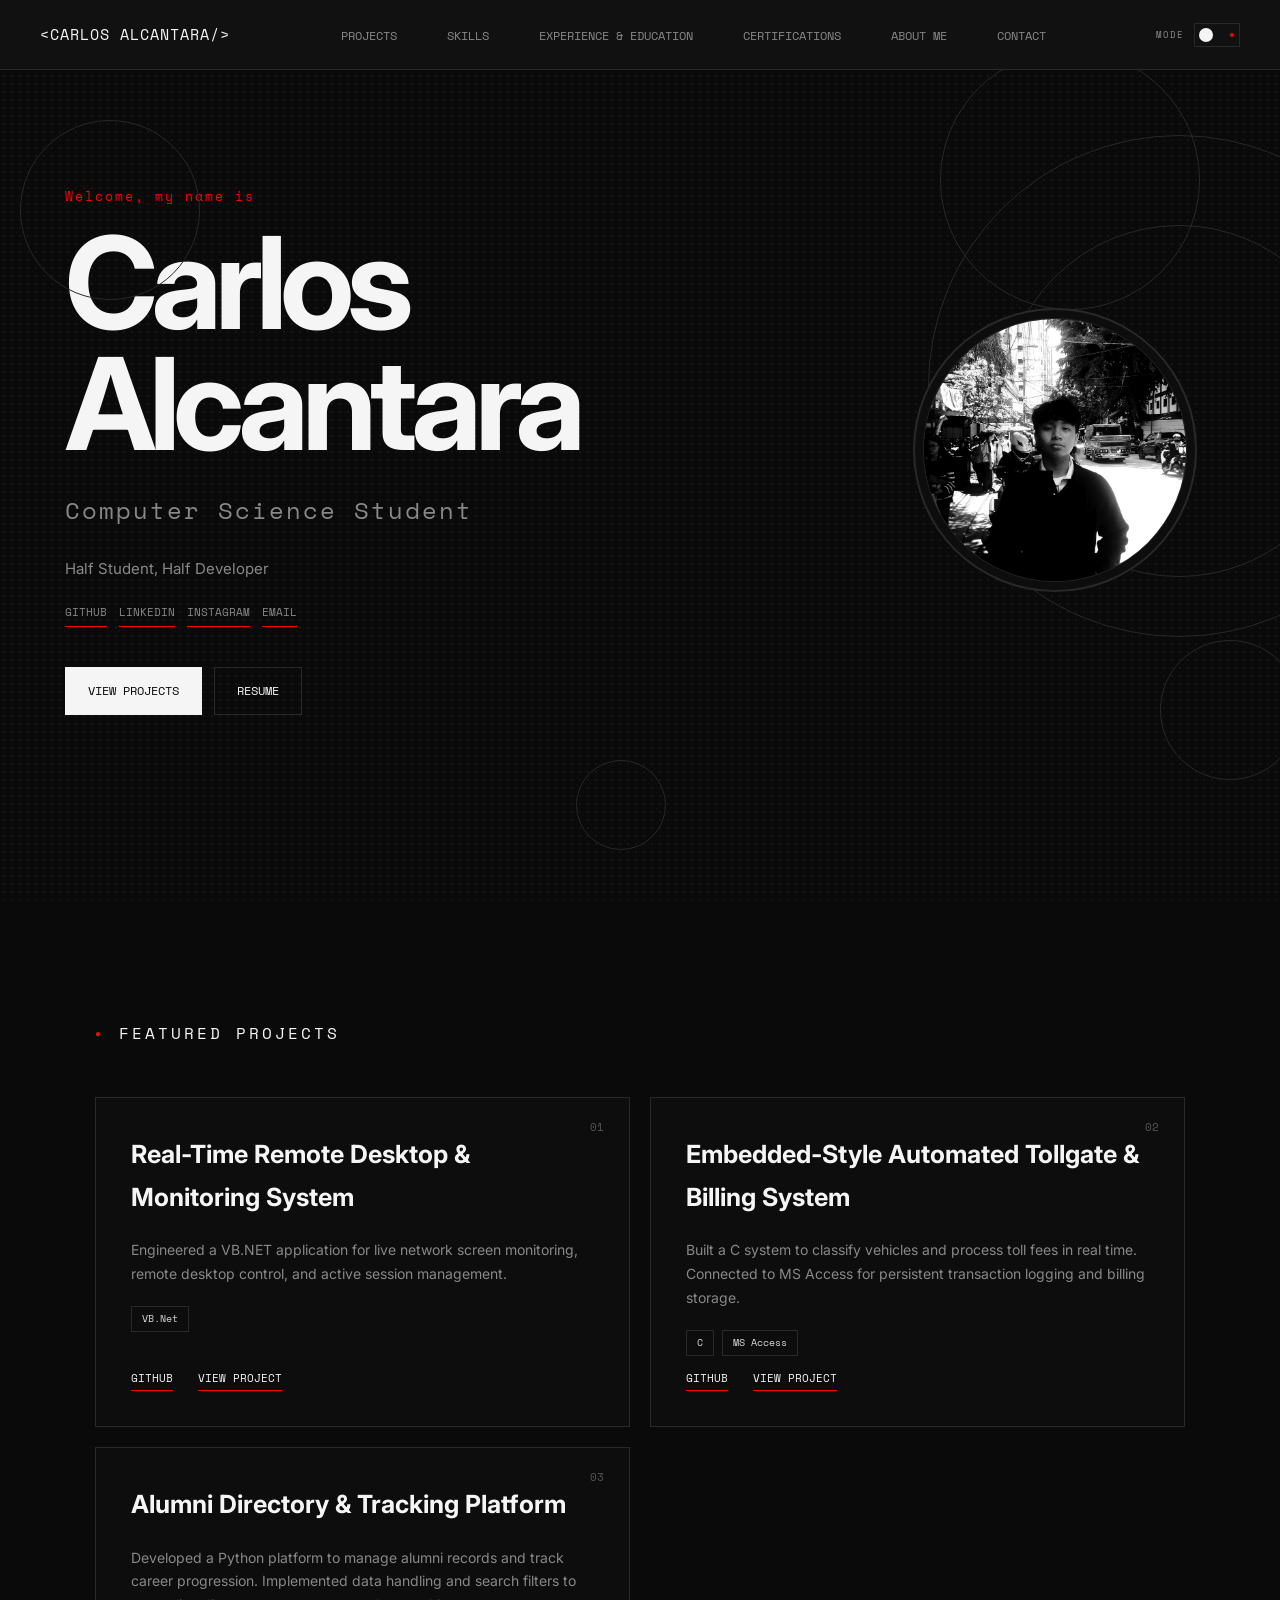
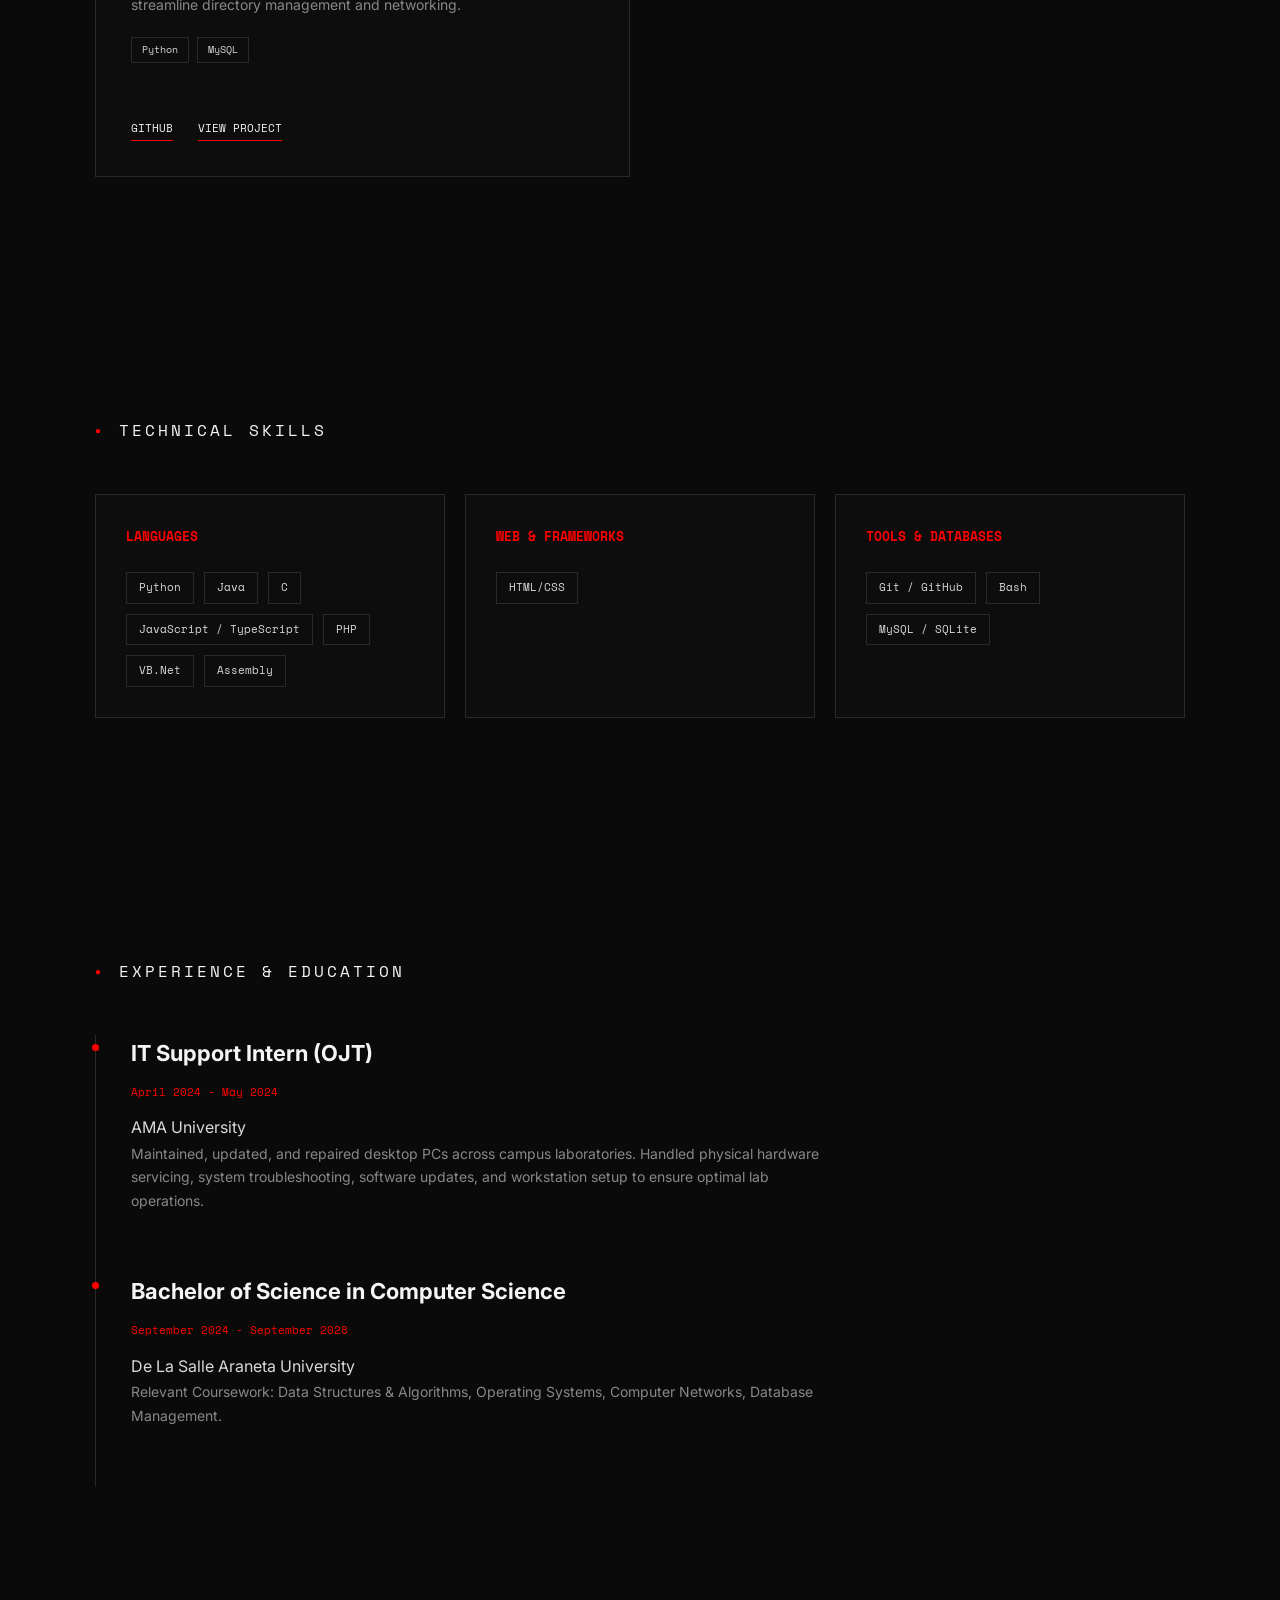
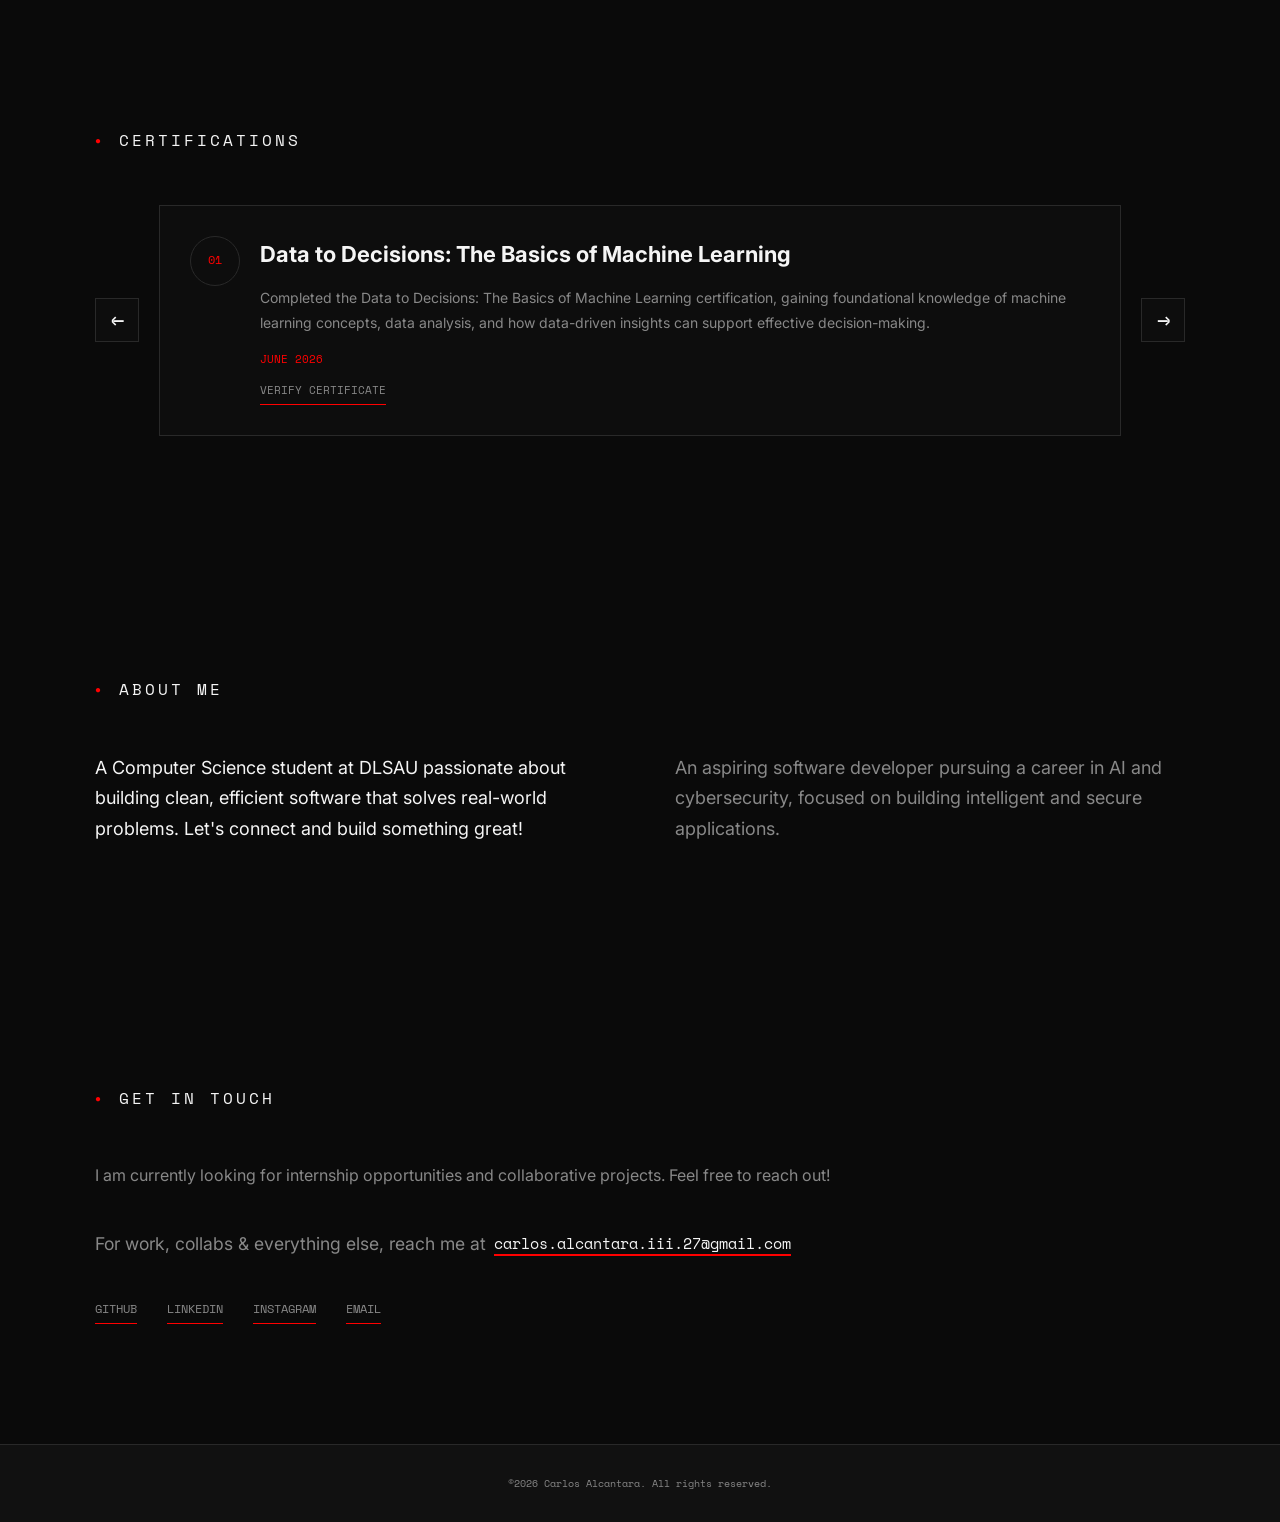
==== commit 28173b85: "Add files via upload" ====
--- a/index.html
+++ b/index.html
@@ -4,7 +4,7 @@
     <meta charset="UTF-8">
     <meta name="viewport" content="width=device-width, initial-scale=1.0">
     <title>Carlos Alcantara — Portfolio</title>
-    <link rel="icon" href="assets/icon.png" type="image/png">
+    <link rel="icon" href="assets/images/icon.png" type="image/png">
     <link rel="stylesheet" href="style.css">
     <script src="index.js" defer></script>
 </head>
@@ -57,13 +57,13 @@
 
                 <div class="hero-cta">
                     <a href="#projects" class="btn">View Projects</a>
-                    <a href="assets/ALCANTARA RESUME.pdf" class="btn resume-link" target="_blank" rel="noopener noreferrer" data-resume="Resume">Resume</a>
+                    <a href="assets/resume/ALCANTARA RESUME.pdf" class="btn resume-link" target="_blank" rel="noopener noreferrer" data-resume="Resume">Resume</a>
                 </div>
             </div>
 
             <aside class="hero-image-wrap" aria-label="Profile picture">
                 <div class="hero-photo-frame">
-                    <img src="assets/me.jpg" alt="Carlos Alcantara" class="hero-photo">
+                    <img src="assets/images/me.jpg" alt="Carlos Alcantara" class="hero-photo">
                 </div>
             </aside>
 
@@ -79,20 +79,36 @@
             <div class="projects-grid">
                 
                 <!-- Project Item 1 -->
-                <article class="project-card">
+                <article
+                    class="project-card"
+                    data-project="remote-desktop"
+                    data-title="Real-Time Remote Desktop & Monitoring System"
+                    data-description="The Real-Time Remote Desktop & Monitoring System is a VB.NET-based application designed for remotely managing and monitoring multiple computers over a network. The project was initially based on an existing server-client implementation that supported only a single client. I improved the system by redesigning its architecture to allow the server to manage multiple clients simultaneously and expanded its functionality with a wide range of remote management and monitoring features. I also redesigned the graphical user interface to provide a cleaner, more organized, and more intuitive experience for managing connected clients."
+                    data-github="https://github.com/huwaffle/Real-Time-Remote-Desktop-Monitoring-System"
+                    data-tags="VB.Net, Monitoring, Remote Access"
+                    data-images="assets/projects/Real-Time Remote Desktop & Monitoring System/1.png,assets/projects/Real-Time Remote Desktop & Monitoring System/2.png,assets/projects/Real-Time Remote Desktop & Monitoring System/3.png"
+                >
                     <h3>Real-Time Remote Desktop & Monitoring System</h3>
                     <p>Engineered a VB.NET application for live network screen monitoring, remote desktop control, and active session management.</p>
                     <ul class="project-tags">
                         <li>VB.Net</li>
                     </ul>
                     <div class="project-links">
-                        <a href="https://github.com/yourusername/project-one" target="_blank">GitHub</a>
-                        <a href="https://yourprojectdemo.com" target="_blank">Live Demo</a>
+                        <a href="https://github.com/huwaffle/Real-Time-Remote-Desktop-Monitoring-System" target="_blank">GitHub</a>
+                        <button class="project-view-btn" type="button">View Project</button>
                     </div>
                 </article>
 
                 <!-- Project Item 2 -->
-                <article class="project-card">
+                <article
+                    class="project-card"
+                    data-project="tollgate"
+                    data-title="Embedded-Style Automated Tollgate & Billing System"
+                    data-description="The automated tollgate system classifies vehicles in real time and calculates precise toll charges while retaining transaction logs for billing and review. By combining fast input processing with persistent database storage, the project reflects an embedded-style workflow tailored for operational efficiency and transparent record tracking."
+                    data-github="https://github.com/yourusername/project-two"
+                    data-tags="C, MS Access, Billing"
+                    data-images="https://images.unsplash.com/photo-1503376780353-7e6692767b70?auto=format&fit=crop&w=1200&q=80,https://images.unsplash.com/photo-1473448912268-2022ce9509d8?auto=format&fit=crop&w=1200&q=80"
+                >
                     <h3>Embedded-Style Automated Tollgate & Billing System</h3>
                     <p>Built a C system to classify vehicles and process toll fees in real time. Connected to MS Access for persistent transaction logging and billing storage.</p>
                     <ul class="project-tags">
@@ -101,12 +117,20 @@
                     </ul>
                     <div class="project-links">
                         <a href="https://github.com/yourusername/project-two" target="_blank">GitHub</a>
-                        <a href="https://yourprojectdemo.com" target="_blank">Live Demo</a>
+                        <button class="project-view-btn" type="button">View Project</button>
                     </div>
                 </article>
 
                 <!-- Project Item 3 -->
-                <article class="project-card">
+                <article
+                    class="project-card"
+                    data-project="alumni"
+                    data-title="Alumni Directory & Tracking Platform"
+                    data-description="This alumni platform simplifies record management, search, and career-tracking workflows by organizing community data in one place. It makes it easier to keep profiles updated, discover opportunities, and maintain stronger connections between current students and former graduates through a searchable directory experience."
+                    data-github="https://github.com/yourusername/project-three"
+                    data-tags="Python, MySQL, Directory"
+                    data-images="https://images.unsplash.com/photo-1522202176988-66273c2fd55f?auto=format&fit=crop&w=1200&q=80,https://images.unsplash.com/photo-1552664730-d307ca884978?auto=format&fit=crop&w=1200&q=80"
+                >
                     <h3>Alumni Directory & Tracking Platform</h3>
                     <p>Developed a Python platform to manage alumni records and track career progression. Implemented data handling and search filters to streamline directory management and networking.</p>
                     <ul class="project-tags">
@@ -115,11 +139,35 @@
                     </ul>
                     <div class="project-links">
                         <a href="https://github.com/yourusername/project-three" target="_blank">GitHub</a>
-                        <a href="https://yourprojectdemo.com" target="_blank">Live Demo</a>
+                        <button class="project-view-btn" type="button">View Project</button>
                     </div>
                 </article>
             </div>
         </section>
+
+        <div class="project-modal" id="project-modal" aria-hidden="true">
+            <div class="project-modal-backdrop" data-close-modal></div>
+            <div class="project-modal-dialog" role="dialog" aria-modal="true" aria-labelledby="project-modal-title">
+                <button class="project-modal-close" type="button" aria-label="Close project detail">×</button>
+                <div class="project-modal-gallery" id="project-modal-gallery"></div>
+                <div class="project-modal-body">
+                    <p class="project-modal-kicker">Project Overview</p>
+                    <h3 id="project-modal-title">Project Title</h3>
+                    <p id="project-modal-description"></p>
+                    <ul class="project-modal-tags" id="project-modal-tags"></ul>
+                    <div class="project-modal-actions">
+                        <a id="project-modal-github" class="project-modal-github" href="#" target="_blank" rel="noreferrer">GitHub</a>
+                    </div>
+                </div>
+            </div>
+        </div>
+
+        <div class="project-image-lightbox" id="project-image-lightbox" aria-hidden="true">
+            <div class="project-image-lightbox-backdrop" data-close-image-lightbox></div>
+            <div class="project-image-lightbox-content" role="dialog" aria-modal="true" aria-label="Project image viewer">
+                <img src="" alt="Project preview" />
+            </div>
+        </div>
 
         <!-- Skills Section -->
         <section id="skills">
@@ -195,6 +243,8 @@
                         </div>
                     </article>
 
+                    <!-- CERTIFICATIONS BELOW ARE COMMENTED OUT FOR FUTURE USE
+
                     <article class="certification-card">
                         <span class="certification-icon">02</span>
                         <div class="certification-content">
@@ -224,6 +274,9 @@
                             <a class="certification-verify" href="assets/certificates/web-development-foundations.pdf" target="_blank" rel="noopener">Verify Certificate</a>
                         </div>
                     </article>
+
+                    -->
+
                 </div>
 
                 <button class="certification-arrow certification-next" type="button" aria-label="Show next certification">
@@ -264,7 +317,7 @@
         <span aria-hidden="true">↑</span>
     </button>
     <div id="copy-toast" class="copy-toast" role="status" aria-live="polite">
-        <img class="toast-icon" src="assets/icon.png" alt="" aria-hidden="true">
+        <img class="toast-icon" src="assets/images/icon.png" alt="" aria-hidden="true">
         <span class="toast-text">Email copied</span>
     </div>
 
--- a/style.css
+++ b/style.css
@@ -200,7 +200,7 @@
     justify-content: space-between;
     align-items: center;
     padding: 0 40px;
-    background: var(--bg);
+    background: var(--bg-soft);
     border-bottom: 1px solid var(--border);
     z-index: 1000;
 }
@@ -800,6 +800,248 @@
     color: var(--accent);
 }
 
+.project-view-btn,
+.project-modal-close,
+.project-modal-close-button {
+    border: none;
+    border-bottom: 1px solid var(--accent);
+    background: transparent;
+    color: var(--text);
+    font-family: var(--font-mono);
+    font-size: 11px;
+    text-transform: uppercase;
+    padding: 0 0 3px;
+    cursor: pointer;
+    transition: var(--transition);
+    line-height: 1.5;
+}
+
+.project-view-btn:hover,
+.project-view-btn:focus-visible,
+.project-modal-close:hover,
+.project-modal-close-button:hover,
+.project-modal-close:focus-visible,
+.project-modal-close-button:focus-visible {
+    color: var(--accent);
+}
+
+.project-modal {
+    position: fixed;
+    inset: 0;
+    display: flex;
+    align-items: center;
+    justify-content: center;
+    padding: 20px;
+    z-index: 2000;
+    opacity: 0;
+    visibility: hidden;
+    pointer-events: none;
+    transition: opacity 0.25s ease, visibility 0.25s ease;
+}
+
+.project-modal-close {
+    position: absolute;
+    top: 14px;
+    right: 14px;
+    z-index: 3;
+    width: 36px;
+    height: 36px;
+    display: inline-flex;
+    align-items: center;
+    justify-content: center;
+    padding: 0;
+    border: 1px solid var(--border);
+    background: var(--card);
+    color: var(--text);
+    font-size: 26px;
+    line-height: 1;
+    cursor: pointer;
+    border-radius: 0;
+}
+
+.project-modal-close:hover,
+.project-modal-close:focus-visible {
+    color: var(--accent);
+    border-color: var(--accent);
+}
+
+.project-modal.is-open {
+    opacity: 1;
+    visibility: visible;
+    pointer-events: auto;
+}
+
+.project-modal-backdrop {
+    position: absolute;
+    inset: 0;
+    background: rgba(0, 0, 0, 0.78);
+    backdrop-filter: blur(6px);
+}
+
+.project-modal-dialog {
+    position: relative;
+    z-index: 1;
+    width: min(100%, 980px);
+    max-height: 80vh;
+    display: grid;
+    grid-template-columns: 1.2fr 0.8fr;
+    background: var(--card);
+    border: 1px solid var(--border);
+    overflow: hidden;
+    box-shadow: 0 30px 80px rgba(0, 0, 0, 0.4);
+}
+
+.project-modal-gallery {
+    display: grid;
+    grid-template-columns: repeat(2, minmax(0, 1fr));
+    gap: 12px;
+    padding: 24px;
+    background: var(--bg-soft);
+    border-right: 1px solid var(--border);
+}
+
+.project-modal-gallery img {
+    width: 100%;
+    height: 220px;
+    object-fit: cover;
+    border: 1px solid var(--border);
+    display: block;
+    background: #1a1a1a;
+    cursor: zoom-in;
+    transition: transform 0.25s ease, border-color 0.25s ease;
+}
+
+.project-modal-gallery img:hover {
+    transform: scale(1.02);
+    border-color: var(--accent);
+}
+
+.project-image-lightbox {
+    position: fixed;
+    inset: 0;
+    display: flex;
+    align-items: center;
+    justify-content: center;
+    z-index: 2100;
+    padding: 30px;
+    opacity: 0;
+    visibility: hidden;
+    pointer-events: none;
+    transition: opacity 0.25s ease, visibility 0.25s ease;
+}
+
+.project-image-lightbox.is-open {
+    opacity: 1;
+    visibility: visible;
+    pointer-events: auto;
+}
+
+.project-image-lightbox-backdrop {
+    position: absolute;
+    inset: 0;
+    background: rgba(0, 0, 0, 0.86);
+    backdrop-filter: blur(8px);
+}
+
+.project-image-lightbox-content {
+    position: relative;
+    z-index: 1;
+    width: min(100%, 1200px);
+    max-height: 90vh;
+    display: flex;
+    align-items: center;
+    justify-content: center;
+    background: rgba(10, 10, 10, 0.45);
+}
+
+.project-image-lightbox-content img {
+    display: block;
+    max-width: 100%;
+    max-height: 90vh;
+    object-fit: contain;
+    box-shadow: 0 30px 60px rgba(0, 0, 0, 0.5);
+    border: 1px solid rgba(255, 255, 255, 0.12);
+    background: #111;
+}
+
+.project-modal-body {
+    padding: 36px 30px 30px;
+    display: flex;
+    flex-direction: column;
+    max-height: 80vh;
+    overflow: hidden;
+}
+
+#project-modal-description {
+    max-height: 160px;
+    overflow-y: auto;
+    padding-right: 8px;
+    scrollbar-width: thin;
+}
+
+.project-modal-kicker {
+    color: var(--accent);
+    font-family: var(--font-mono);
+    font-size: 11px;
+    letter-spacing: 2px;
+    text-transform: uppercase;
+    margin-bottom: 12px;
+}
+
+.project-modal-body h3 {
+    font-size: clamp(1.5rem, 2vw, 2.2rem);
+    margin-bottom: 16px;
+}
+
+.project-modal-body p {
+    color: var(--text-muted);
+    font-size: 15px;
+}
+
+.project-modal-tags {
+    list-style: none;
+    display: flex;
+    flex-wrap: wrap;
+    gap: 8px;
+    margin: 22px 0;
+}
+
+.project-modal-tags li {
+    border: 1px solid var(--border);
+    padding: 6px 10px;
+    font-family: var(--font-mono);
+    font-size: 10px;
+    color: var(--text-soft);
+}
+
+.project-modal-actions {
+    margin-top: auto;
+    display: flex;
+    flex-wrap: wrap;
+    gap: 12px;
+    align-items: center;
+}
+
+.project-modal-github {
+    display: inline-flex;
+    align-items: center;
+    justify-content: center;
+    padding: 0 0 3px;
+    background: transparent;
+    color: var(--text);
+    font-family: var(--font-mono);
+    font-size: 11px;
+    text-transform: uppercase;
+    border: none;
+    border-bottom: 1px solid var(--accent);
+    transition: var(--transition);
+}
+
+.project-modal-github:hover,
+.project-modal-github:focus-visible {
+    color: var(--accent);
+}
+
 /* =========================================================
    EXPERIENCE
    ========================================================= */
@@ -1058,6 +1300,7 @@
 
 footer {
     border-top: 1px solid var(--border);
+    background: var(--bg-soft);
     padding: 30px;
 
     text-align: center;
@@ -1180,6 +1423,33 @@
         gap: 16px;
         margin-top: 20px;
     }
+
+    .project-modal {
+        padding: 12px;
+    }
+
+    .project-modal-dialog {
+        width: 100%;
+        max-height: 85vh;
+        grid-template-columns: 1fr;
+    }
+
+    .project-modal-body {
+        order: 1;
+        max-height: none;
+        padding: 22px 18px 18px;
+    }
+
+    .project-modal-gallery {
+        order: 2;
+        grid-template-columns: repeat(2, minmax(0, 1fr));
+        border-right: none;
+        border-bottom: 1px solid var(--border);
+    }
+
+    #project-modal-description {
+        max-height: 140px;
+    }
 }
 
 @media (max-width: 500px) {
@@ -1236,5 +1506,24 @@
     .social-links {
         flex-wrap: wrap;
     }
-}
-
+
+    .project-modal-dialog {
+        max-height: 82vh;
+    }
+
+    .project-modal-body {
+        order: 1;
+        padding: 18px 16px 20px;
+    }
+
+    .project-modal-gallery {
+        order: 2;
+        grid-template-columns: 1fr;
+        padding: 14px;
+    }
+
+    .project-modal-gallery img {
+        height: 180px;
+    }
+}
+
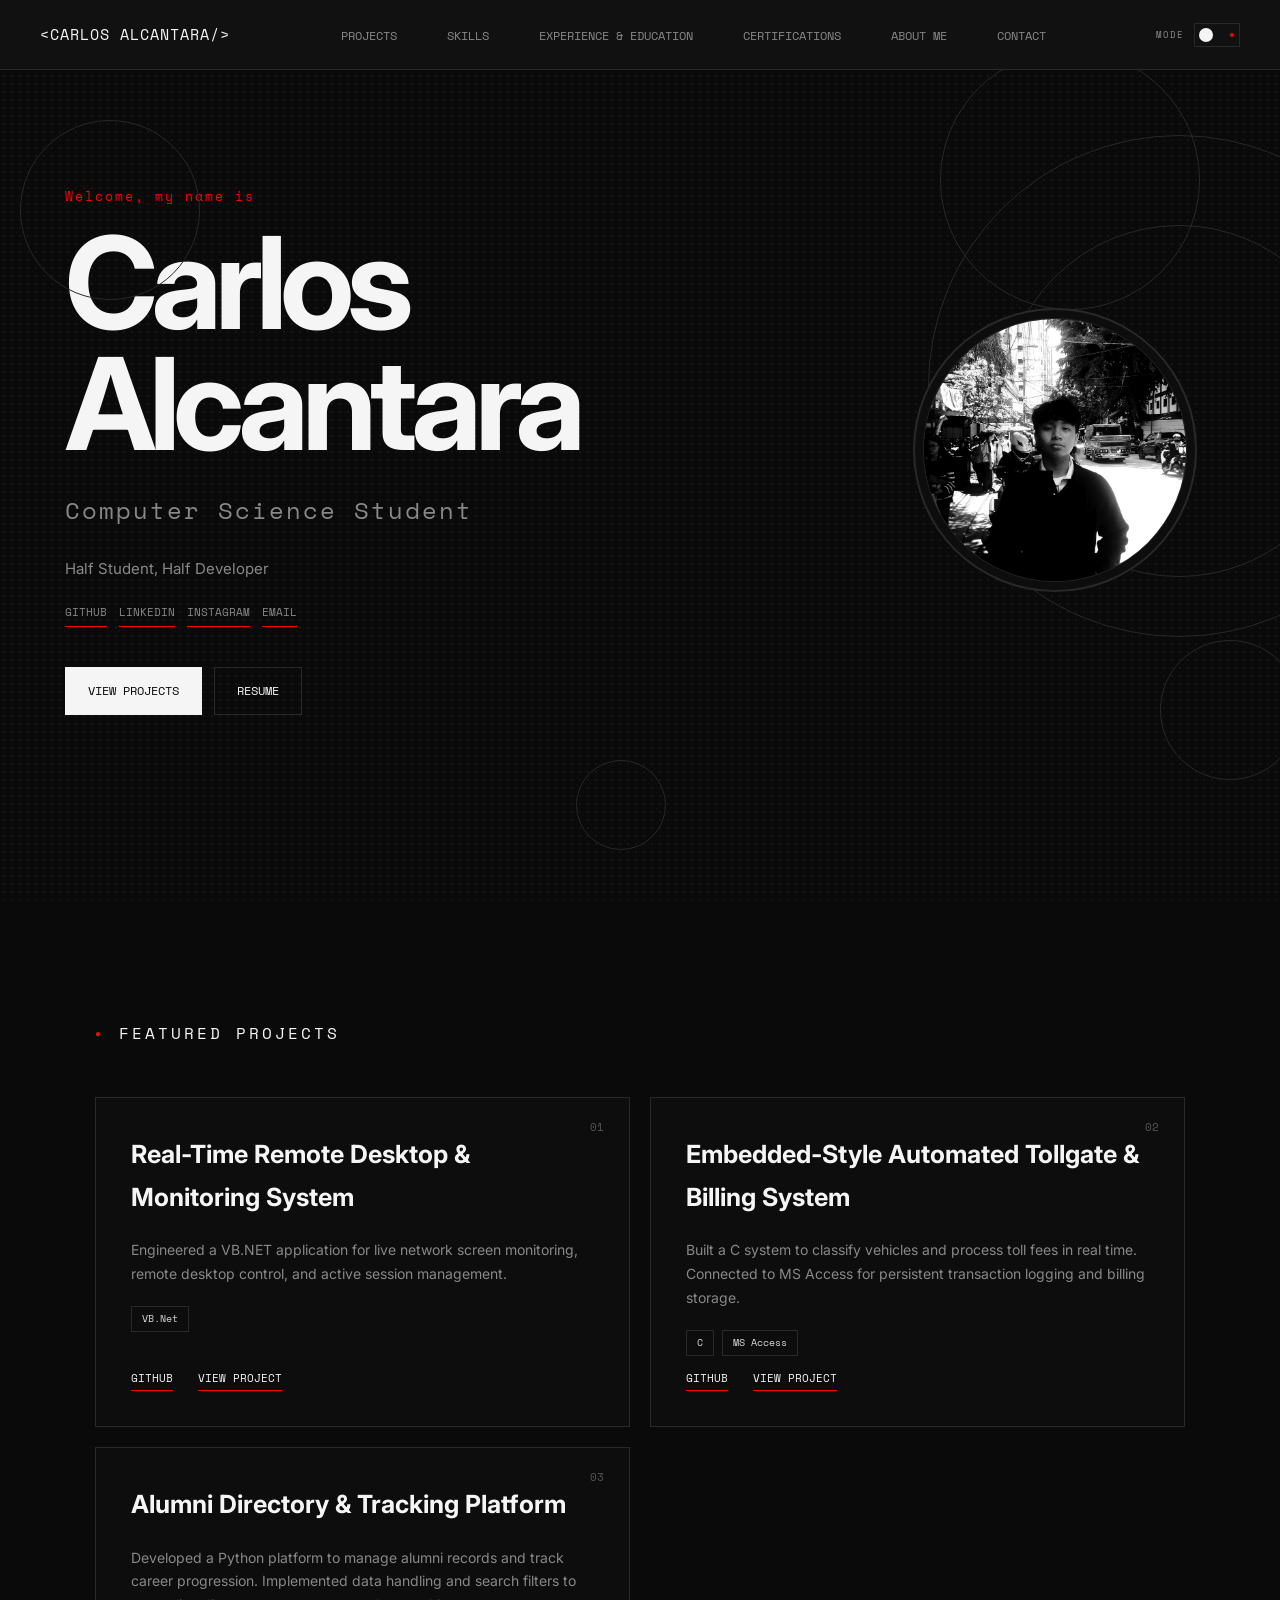
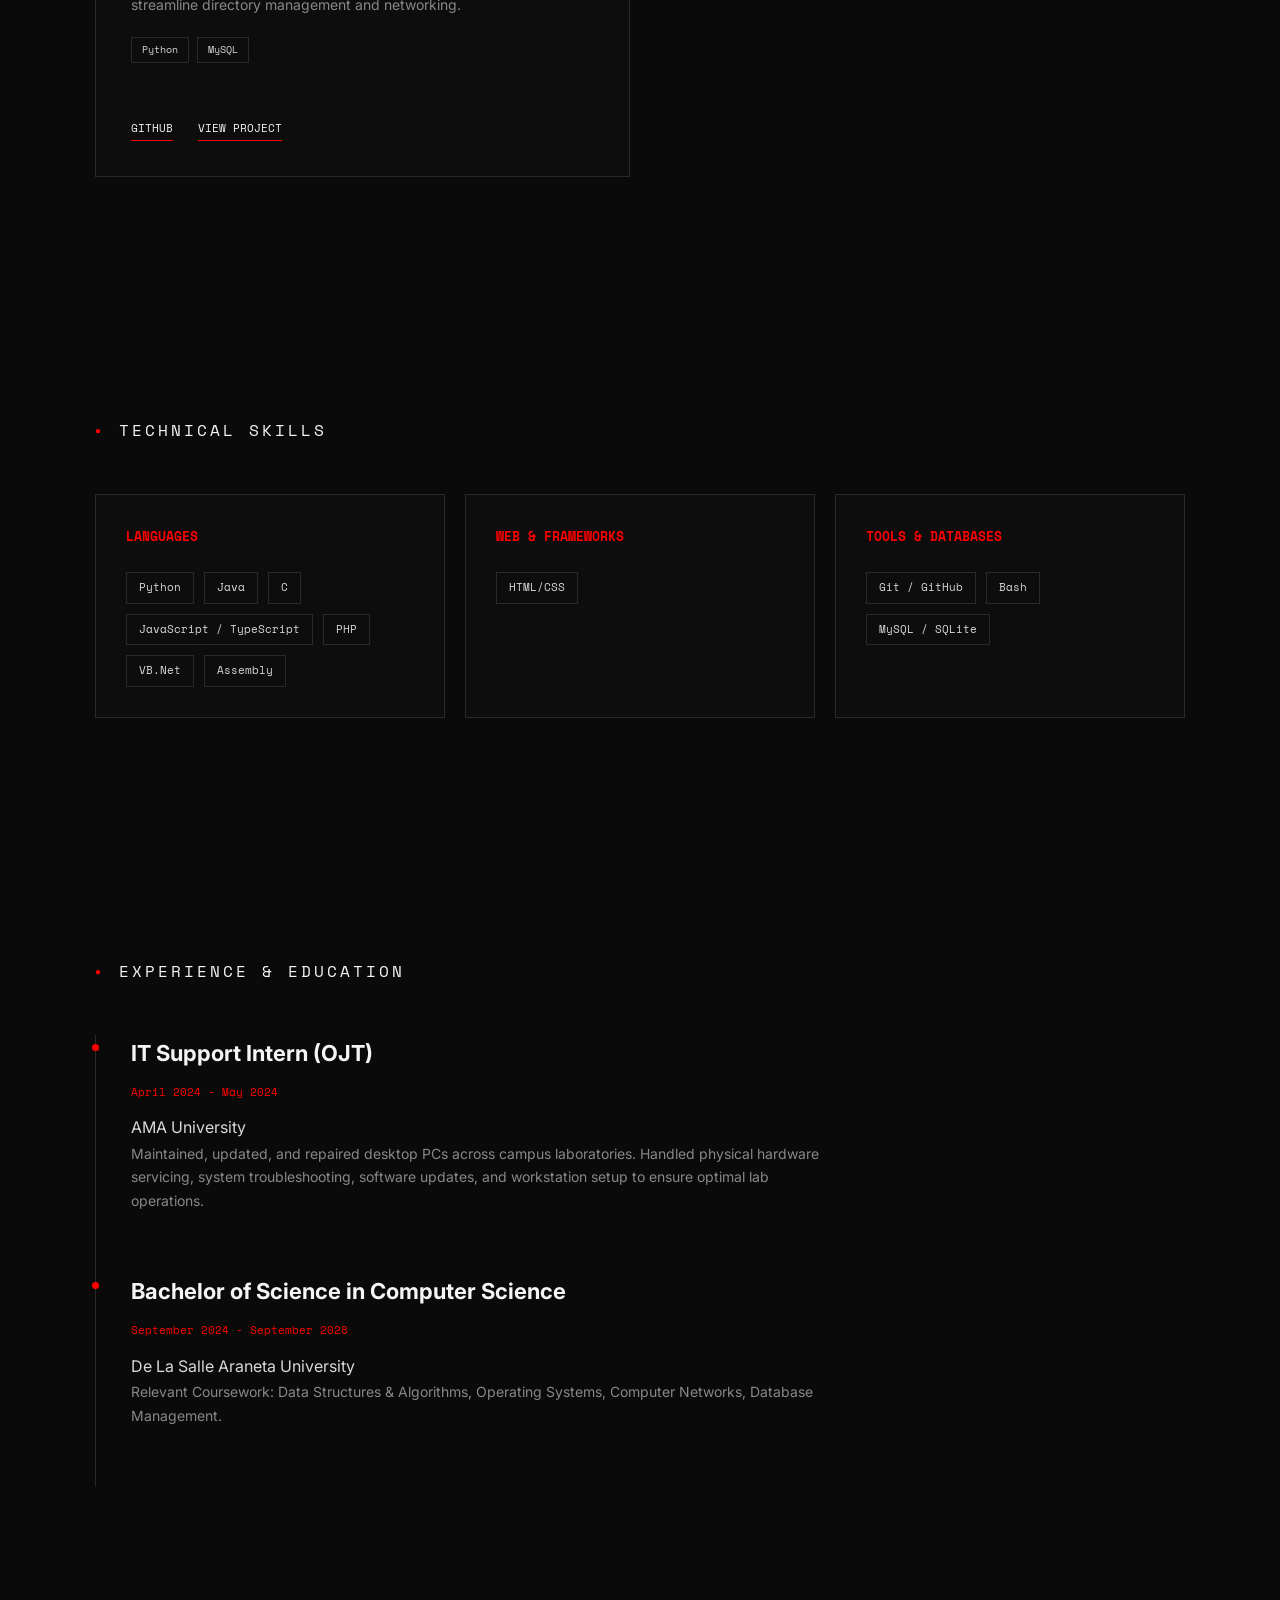
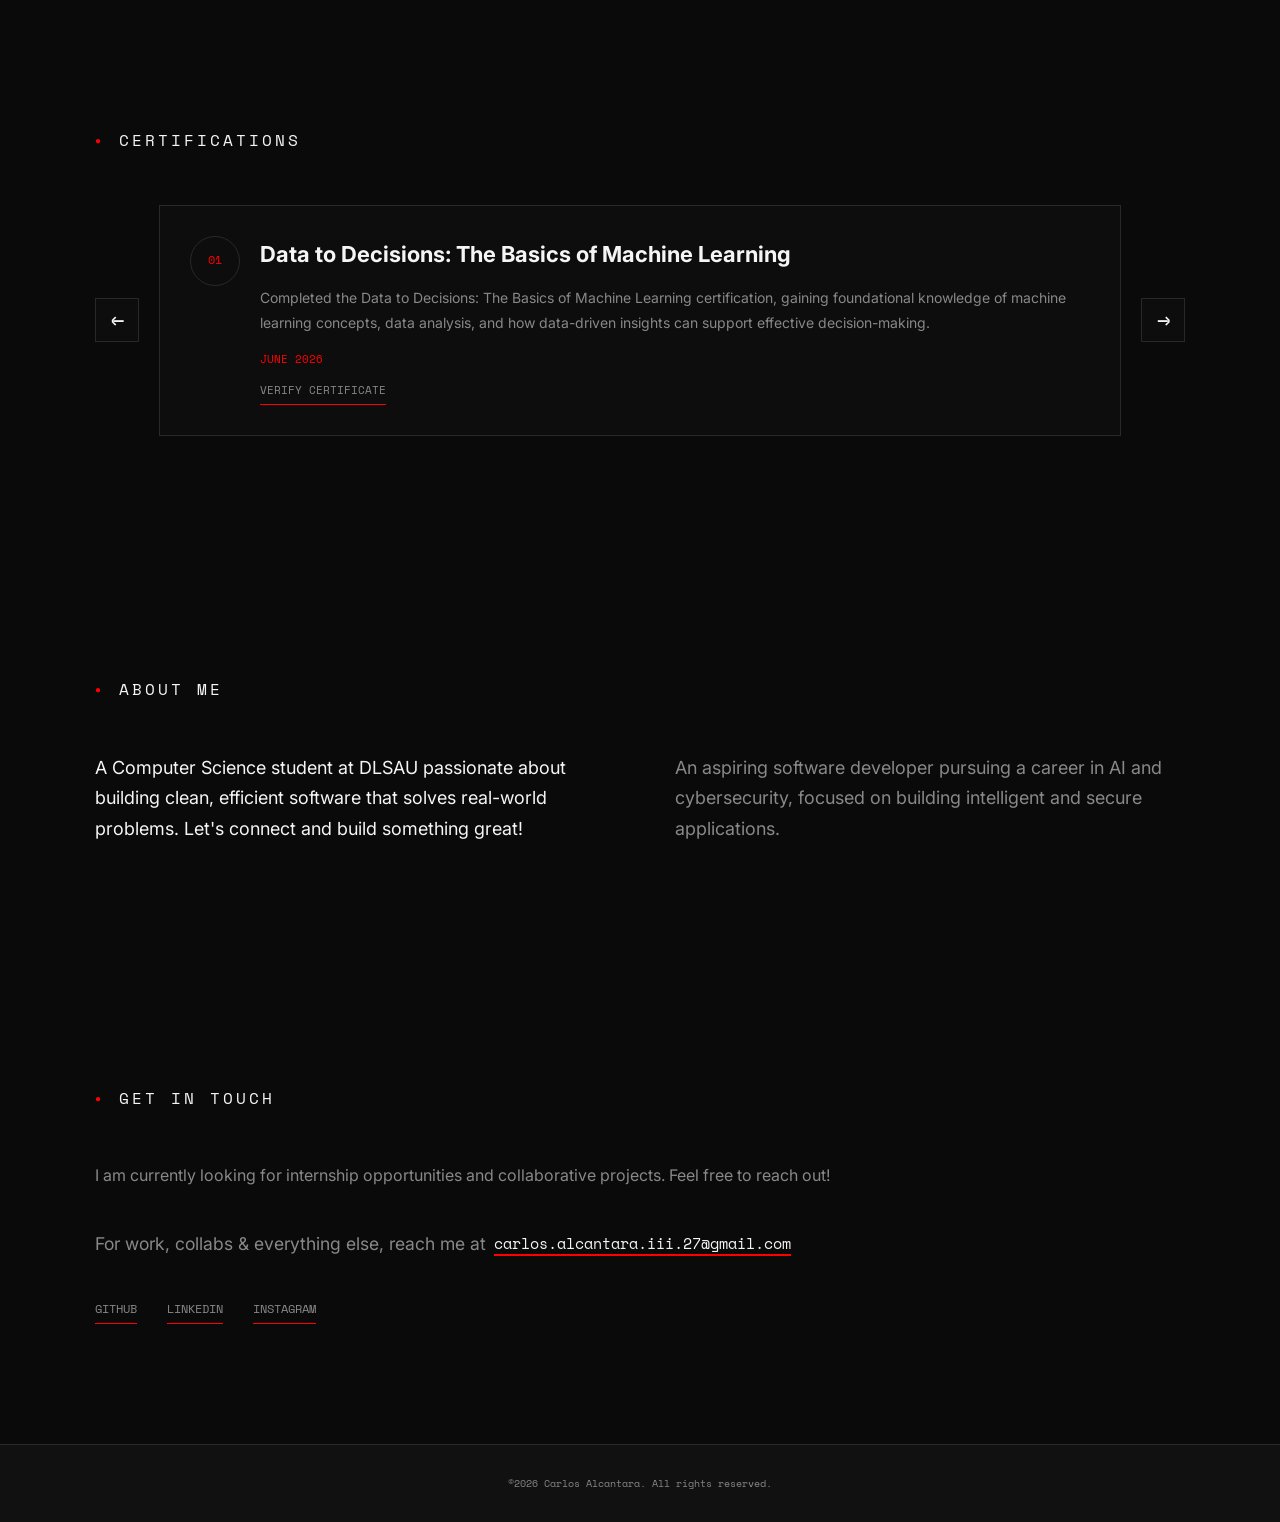
==== commit 16620276: "Add files via upload" ====
--- a/index.html
+++ b/index.html
@@ -308,7 +308,6 @@
                 <a class="hero-social" href="https://github.com/huwaffle" target="_blank" rel="noreferrer">GitHub</a>
                 <a class="hero-social" href="https://www.linkedin.com/in/carlosalcantara1827/" target="_blank" rel="noreferrer">LinkedIn</a>
                 <a class="hero-social" href="https://instagram.com/mewhencarlos" target="_blank" rel="noreferrer">Instagram</a>
-                <a class="hero-social email-copy" href="#" data-email="carlos.alcantara.iii.27@gmail.com">Email</a>
             </div>
         </section>
 
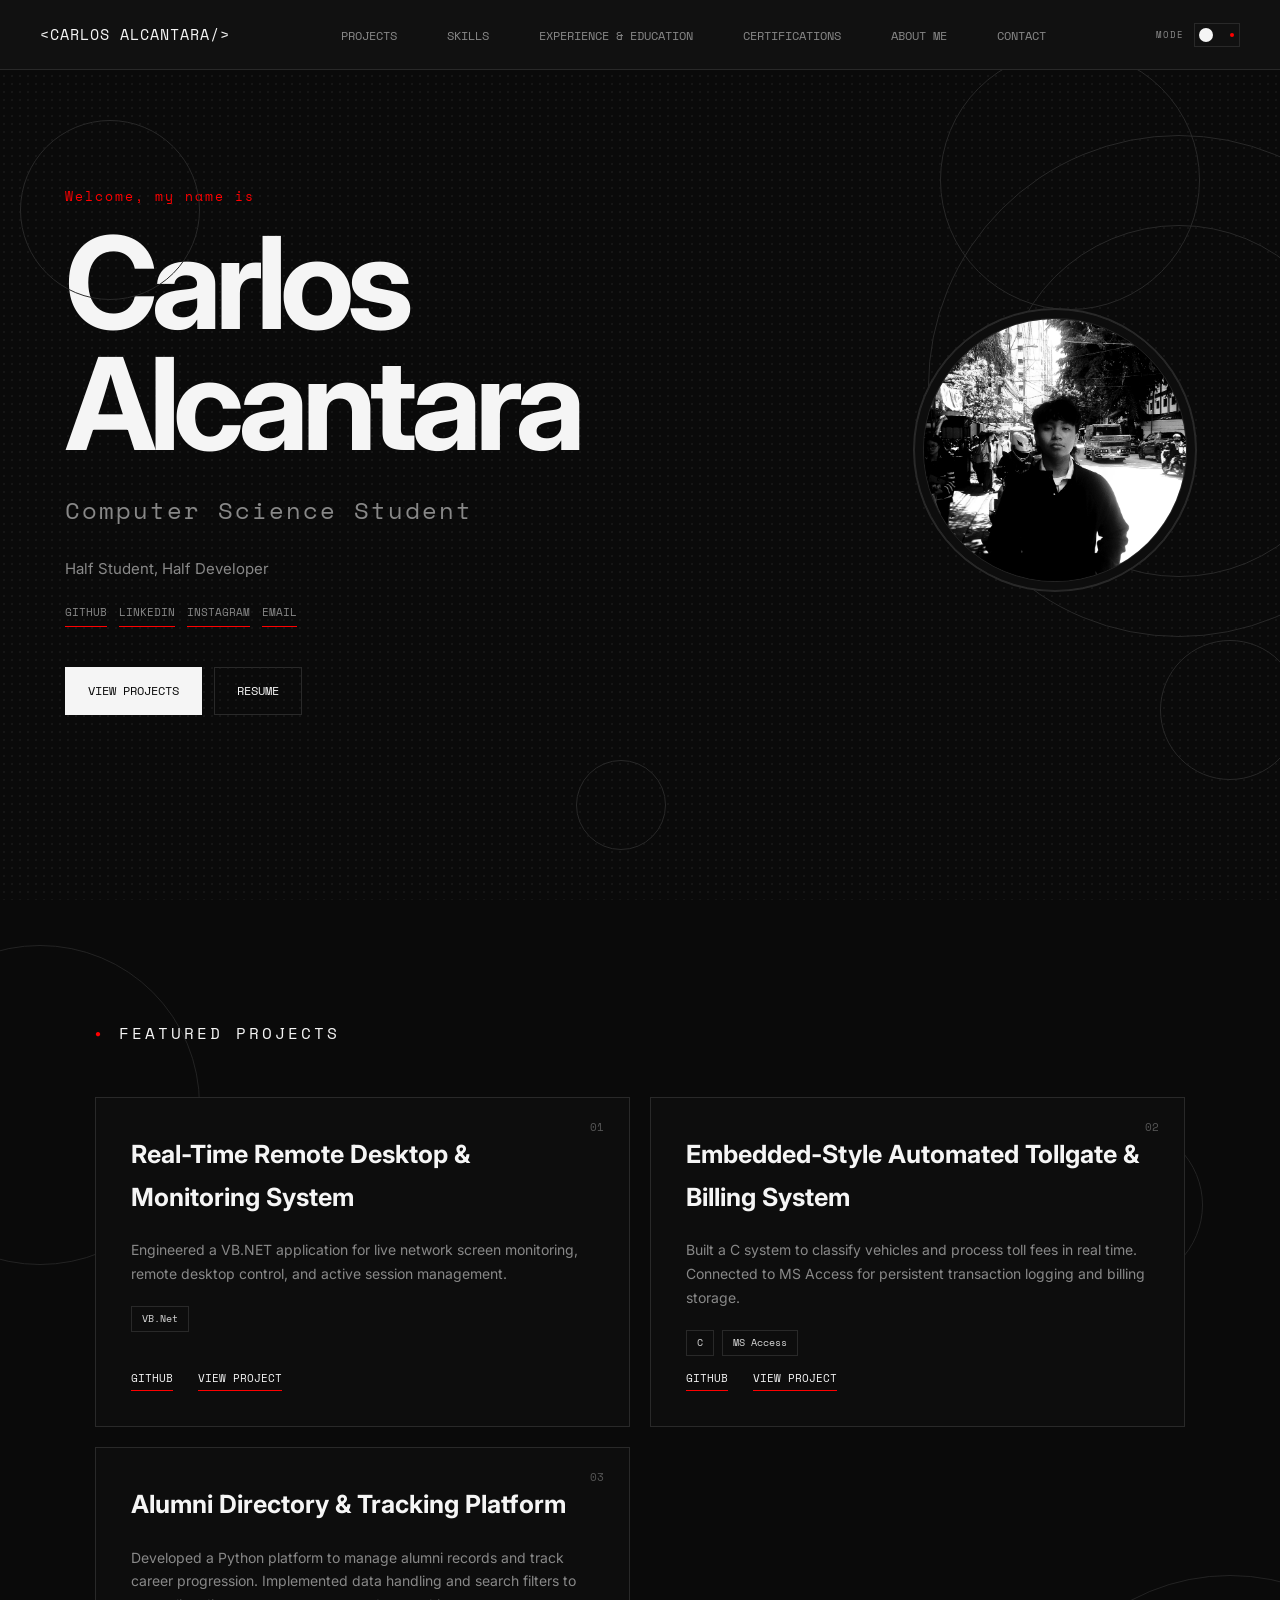
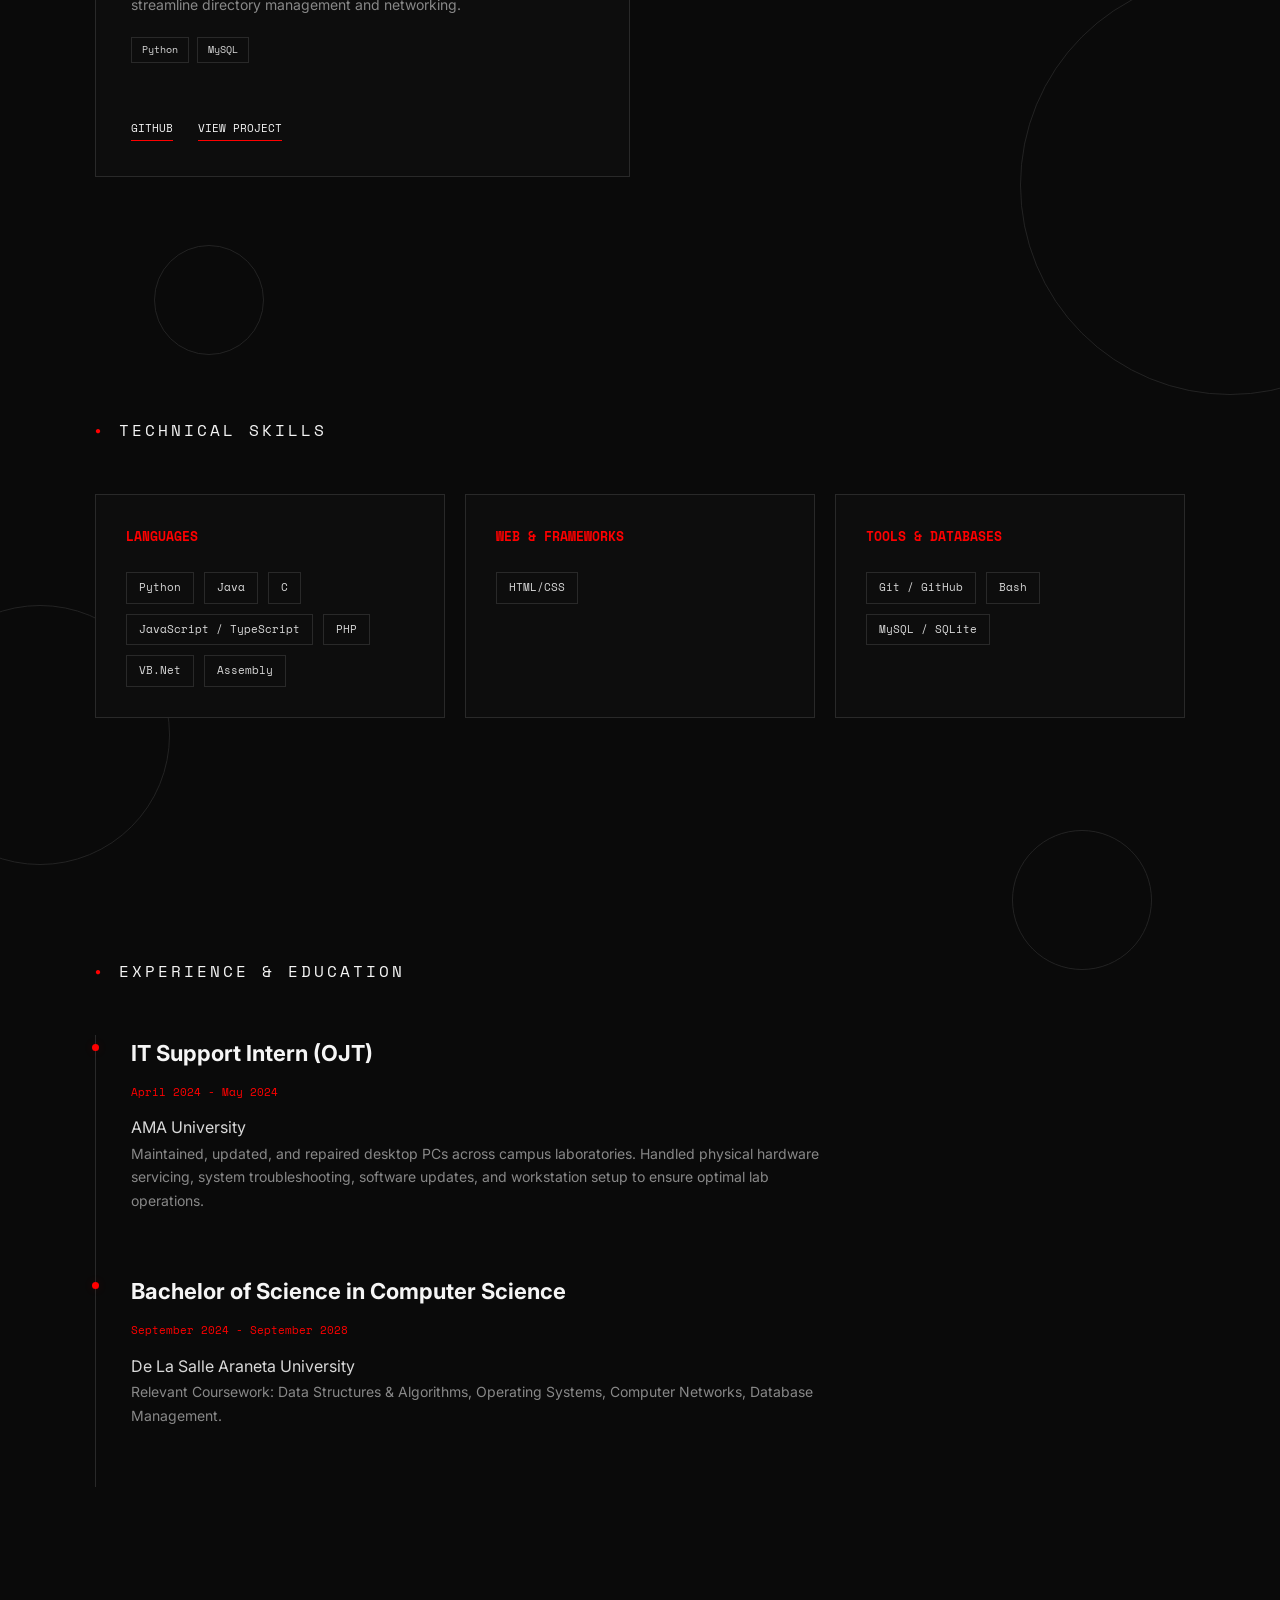
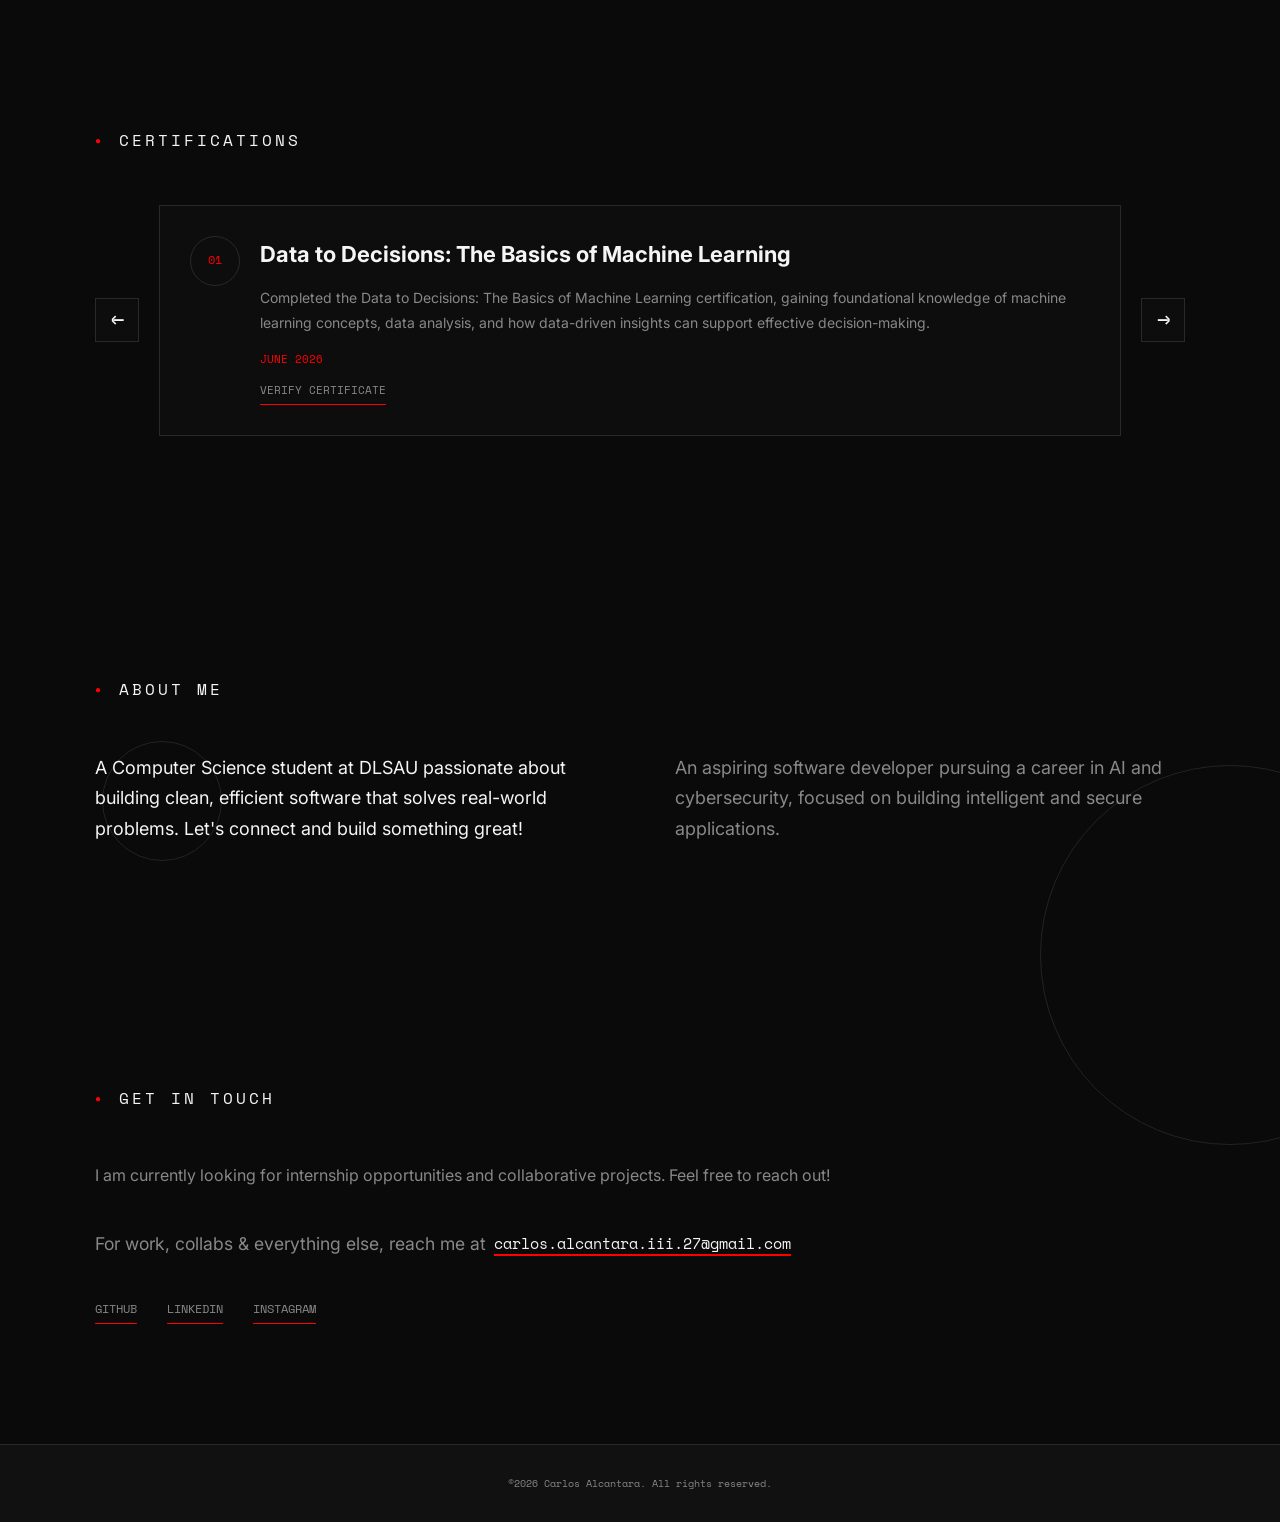
==== commit 833d6620: "Add files via upload" ====
--- a/index.html
+++ b/index.html
@@ -11,6 +11,18 @@
 
 <body>
 
+    <!-- Decorative background circles (behind all content) -->
+    <div class="page-circles" aria-hidden="true">
+        <span class="page-circle page-circle-one"></span>
+        <span class="page-circle page-circle-two"></span>
+        <span class="page-circle page-circle-three"></span>
+        <span class="page-circle page-circle-four"></span>
+        <span class="page-circle page-circle-five"></span>
+        <span class="page-circle page-circle-six"></span>
+        <span class="page-circle page-circle-seven"></span>
+        <span class="page-circle page-circle-eight"></span>
+    </div>
+
     <!-- Header / Navigation -->
     <header>
         <div class="logo">
@@ -30,12 +42,38 @@
         <div class="theme-toggle">
             <span class="theme-label">MODE</span>
 
-            <button id="theme-switch" class="theme-switch" type="button" aria-label="Toggle light and dark mode" aria-pressed="false">
+            <button class="theme-switch" type="button" aria-label="Toggle light and dark mode" aria-pressed="false">
                 <span class="toggle-dot"></span>
             </button>
         </div>
 
+        <button class="mobile-menu-button" id="mobile-menu-button" type="button" aria-label="Open menu" aria-expanded="false" aria-controls="mobile-menu">
+            <span class="mobile-menu-icon" aria-hidden="true">&#9776;</span>
+        </button>
+
     </header>
+
+    <!-- Mobile Menu (nav + mode toggle, shown on tablet & mobile) -->
+    <div class="mobile-menu" id="mobile-menu" aria-hidden="true">
+        <nav class="mobile-nav">
+            <ul>
+                <li><a href="#projects">Projects</a></li>
+                <li><a href="#skills">Skills</a></li>
+                <li><a href="#experience">Experience &amp; Education</a></li>
+                <li><a href="#certifications">Certifications</a></li>
+                <li><a href="#about">About Me</a></li>
+                <li><a href="#contact">Contact</a></li>
+            </ul>
+        </nav>
+
+        <div class="theme-toggle mobile-theme">
+            <span class="theme-label">MODE</span>
+
+            <button class="theme-switch" type="button" aria-label="Toggle light and dark mode" aria-pressed="false">
+                <span class="toggle-dot"></span>
+            </button>
+        </div>
+    </div>
 
     <!-- Main Content Area -->
     <main>
@@ -320,6 +358,8 @@
         <span class="toast-text">Email copied</span>
     </div>
 
+    
+
     <!-- Footer -->
     <footer>
         <p>&copy;2026 Carlos Alcantara. All rights reserved.</p>
--- a/style.css
+++ b/style.css
@@ -114,7 +114,87 @@
     color: var(--text);
     font-family: var(--font-main);
     line-height: 1.7;
+    position: relative;
     transition: background-color var(--transition), color var(--transition);
+}
+
+/* =========================================================
+   PAGE BACKGROUND CIRCLES (below the hero, whole page)
+   ========================================================= */
+
+.page-circles {
+    position: absolute;
+    inset: 0;
+    z-index: -1;
+    pointer-events: none;
+    overflow: hidden;
+}
+
+.page-circle {
+    position: absolute;
+    border: 1px solid var(--border);
+    border-radius: 50%;
+    opacity: 0.85;
+}
+
+/* Projects area */
+.page-circle-one {
+    width: 320px;
+    height: 320px;
+    left: -120px;
+    top: 105vh;
+}
+
+.page-circle-two {
+    width: 160px;
+    height: 160px;
+    right: 6%;
+    top: 125vh;
+}
+
+/* Skills area */
+.page-circle-three {
+    width: 420px;
+    height: 420px;
+    right: -160px;
+    top: 175vh;
+}
+
+.page-circle-four {
+    width: 110px;
+    height: 110px;
+    left: 12%;
+    top: 205vh;
+}
+
+/* Experience area */
+.page-circle-five {
+    width: 260px;
+    height: 260px;
+    left: -90px;
+    top: 245vh;
+}
+
+.page-circle-six {
+    width: 140px;
+    height: 140px;
+    right: 10%;
+    top: 270vh;
+}
+
+/* About / contact area */
+.page-circle-seven {
+    width: 380px;
+    height: 380px;
+    right: -140px;
+    bottom: 8%;
+}
+
+.page-circle-eight {
+    width: 120px;
+    height: 120px;
+    left: 8%;
+    bottom: 14%;
 }
 
 
@@ -557,6 +637,9 @@
     color: var(--text);
     font-family: var(--font-mono);
     font-size: 22px;
+    line-height: 1;
+    cursor: pointer;
+    transition: var(--transition);
     display: flex;
     align-items: center;
     justify-content: center;
@@ -874,8 +957,13 @@
 .project-modal-backdrop {
     position: absolute;
     inset: 0;
-    background: rgba(0, 0, 0, 0.78);
-    backdrop-filter: blur(6px);
+    background: rgba(0, 0, 0, 0.55);
+    -webkit-backdrop-filter: blur(14px) saturate(120%);
+    backdrop-filter: blur(14px) saturate(120%);
+}
+
+body.light-mode .project-modal-backdrop {
+    background: rgba(255, 255, 255, 0.45);
 }
 
 .project-modal-dialog {
@@ -939,8 +1027,9 @@
 .project-image-lightbox-backdrop {
     position: absolute;
     inset: 0;
-    background: rgba(0, 0, 0, 0.86);
-    backdrop-filter: blur(8px);
+    background: rgba(0, 0, 0, 0.7);
+    -webkit-backdrop-filter: blur(16px) saturate(120%);
+    backdrop-filter: blur(16px) saturate(120%);
 }
 
 .project-image-lightbox-content {
@@ -1229,29 +1318,45 @@
     position: fixed;
     right: 30px;
     bottom: 90px;
-    width: 44px;
-    height: 44px;
-    border: 1px solid var(--border);
-    background: var(--card);
+    width: 48px;
+    height: 48px;
+    padding: 0;
+    border: 1px solid var(--border);
+    background: var(--bg-soft);
     color: var(--text);
     font-family: var(--font-mono);
-    font-size: 22px;
+    font-size: 20px;
+    line-height: 1;
     display: flex;
     align-items: center;
     justify-content: center;
     cursor: pointer;
     opacity: 0;
+    visibility: hidden;
+    pointer-events: none;
     transform: translateY(16px);
-    transition: var(--transition);
+    transition: opacity var(--transition), transform var(--transition),
+                visibility var(--transition), color var(--transition),
+                border-color var(--transition), background-color var(--transition);
+    box-shadow: 0 10px 30px rgba(0, 0, 0, 0.35);
     z-index: 1500;
+}
+
+.scroll-top span {
+    display: block;
+    line-height: 1;
+    transform: translateY(-1px);
 }
 
 .scroll-top.visible {
     opacity: 1;
+    visibility: visible;
+    pointer-events: auto;
     transform: translateY(0);
 }
 
-.scroll-top:hover {
+.scroll-top:hover,
+.scroll-top:focus-visible {
     color: var(--accent);
     border-color: var(--accent);
 }
@@ -1311,31 +1416,116 @@
 }
 
 /* =========================================================
+   MOBILE MENU (tablet & mobile navigation bar)
+   ========================================================= */
+.mobile-menu-button {
+    display: none;
+    background: transparent;
+    border: 1px solid var(--border);
+    color: var(--text);
+    width: 44px;
+    height: 44px;
+    align-items: center;
+    justify-content: center;
+    font-size: 20px;
+    cursor: pointer;
+    flex-shrink: 0;
+    transition: var(--transition);
+}
+
+.mobile-menu-button:hover,
+.mobile-menu-button:focus-visible {
+    color: var(--accent);
+    border-color: var(--accent);
+}
+
+.mobile-menu {
+    position: fixed;
+    left: 0;
+    right: 0;
+    top: 70px;
+    bottom: 0;
+    background: var(--bg-soft);
+    border-top: 1px solid var(--border);
+    padding: 24px 24px 40px;
+    display: flex;
+    flex-direction: column;
+    gap: 28px;
+    overflow-y: auto;
+    -webkit-overflow-scrolling: touch;
+    z-index: 999;
+
+    opacity: 0;
+    visibility: hidden;
+    transform: translateY(-8px);
+    pointer-events: none;
+    transition: opacity 0.25s ease, transform 0.25s ease, visibility 0.25s ease;
+}
+
+.mobile-menu.open {
+    opacity: 1;
+    visibility: visible;
+    transform: translateY(0);
+    pointer-events: auto;
+}
+
+.mobile-nav ul {
+    list-style: none;
+    display: flex;
+    flex-direction: column;
+    gap: 4px;
+}
+
+.mobile-nav a {
+    font-family: var(--font-mono);
+    font-size: 15px;
+    text-transform: uppercase;
+    letter-spacing: 1px;
+    color: var(--text-muted);
+    padding: 14px 4px;
+    display: block;
+    border-bottom: 1px solid var(--border);
+    transition: var(--transition);
+}
+
+.mobile-nav a:hover {
+    color: var(--text);
+}
+
+.mobile-theme {
+    display: flex;
+    align-items: center;
+    justify-content: space-between;
+}
+
+/* Hide the scroll-to-top button while the mobile menu is open */
+body.menu-open .scroll-top {
+    opacity: 0;
+    visibility: hidden;
+    pointer-events: none;
+}
+
+/* =========================================================
    RESPONSIVE
    ========================================================= */
 
+@media (max-width: 1024px) {
+
+    header {
+        padding: 0 20px;
+    }
+
+    header nav,
+    header > .theme-toggle {
+        display: none;
+    }
+
+    .mobile-menu-button {
+        display: inline-flex;
+    }
+}
+
 @media (max-width: 800px) {
-
-    header {
-        min-height: auto;
-        padding: 0 20px;
-        flex-wrap: wrap;
-        gap: 10px;
-    }
-
-    nav {
-        order: 3;
-        width: 100%;
-    }
-
-    nav ul {
-        gap: 12px;
-        flex-wrap: wrap;
-    }
-
-    nav a {
-        font-size: 9px;
-    }
 
     section {
         padding: 90px 20px;
@@ -1426,17 +1616,23 @@
 
     .project-modal {
         padding: 12px;
+        align-items: flex-start;
+        overflow-y: auto;
+        -webkit-overflow-scrolling: touch;
     }
 
     .project-modal-dialog {
         width: 100%;
-        max-height: 85vh;
+        max-height: none;
+        margin: 16px auto;
         grid-template-columns: 1fr;
+        overflow: visible;
     }
 
     .project-modal-body {
         order: 1;
         max-height: none;
+        overflow: visible;
         padding: 22px 18px 18px;
     }
 
@@ -1448,46 +1644,12 @@
     }
 
     #project-modal-description {
-        max-height: 140px;
+        max-height: none;
+        overflow-y: visible;
     }
 }
 
 @media (max-width: 500px) {
-
-    header {
-        height: auto;
-        min-height: 70px;
-        padding: 15px 20px;
-
-        display: grid;
-        grid-template-columns: 1fr auto;
-        align-items: center;
-
-        gap: 15px;
-    }
-
-    .logo {
-        grid-column: 1;
-    }
-
-    .theme-toggle {
-        grid-column: 2;
-        grid-row: 1;
-    }
-
-    nav {
-        grid-column: 1 / -1;
-        grid-row: 2;
-    }
-
-    nav ul {
-        flex-wrap: wrap;
-        gap: 10px 15px;
-    }
-
-    nav a {
-        font-size: 9px;
-    }
 
     #hero {
         padding-top: 150px;
@@ -1508,7 +1670,7 @@
     }
 
     .project-modal-dialog {
-        max-height: 82vh;
+        margin: 10px auto;
     }
 
     .project-modal-body {
@@ -1526,4 +1688,3 @@
         height: 180px;
     }
 }
-
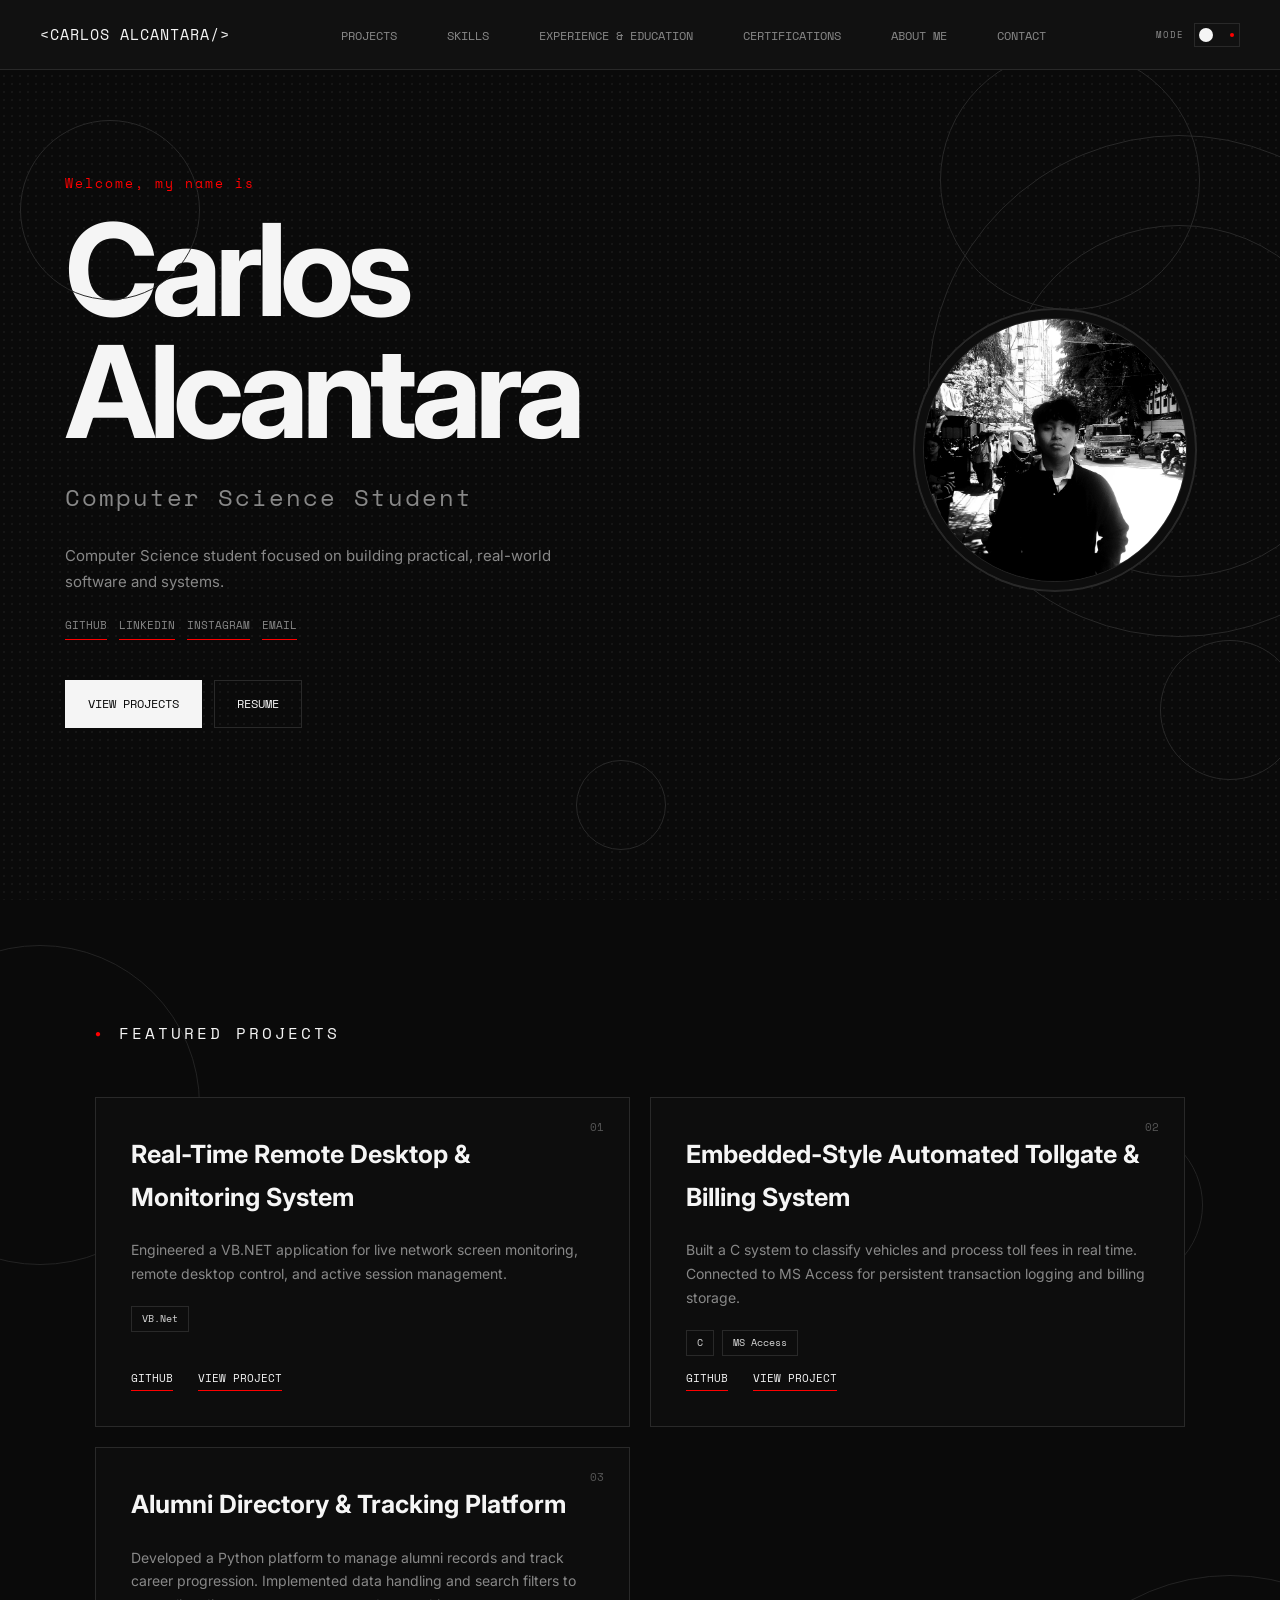
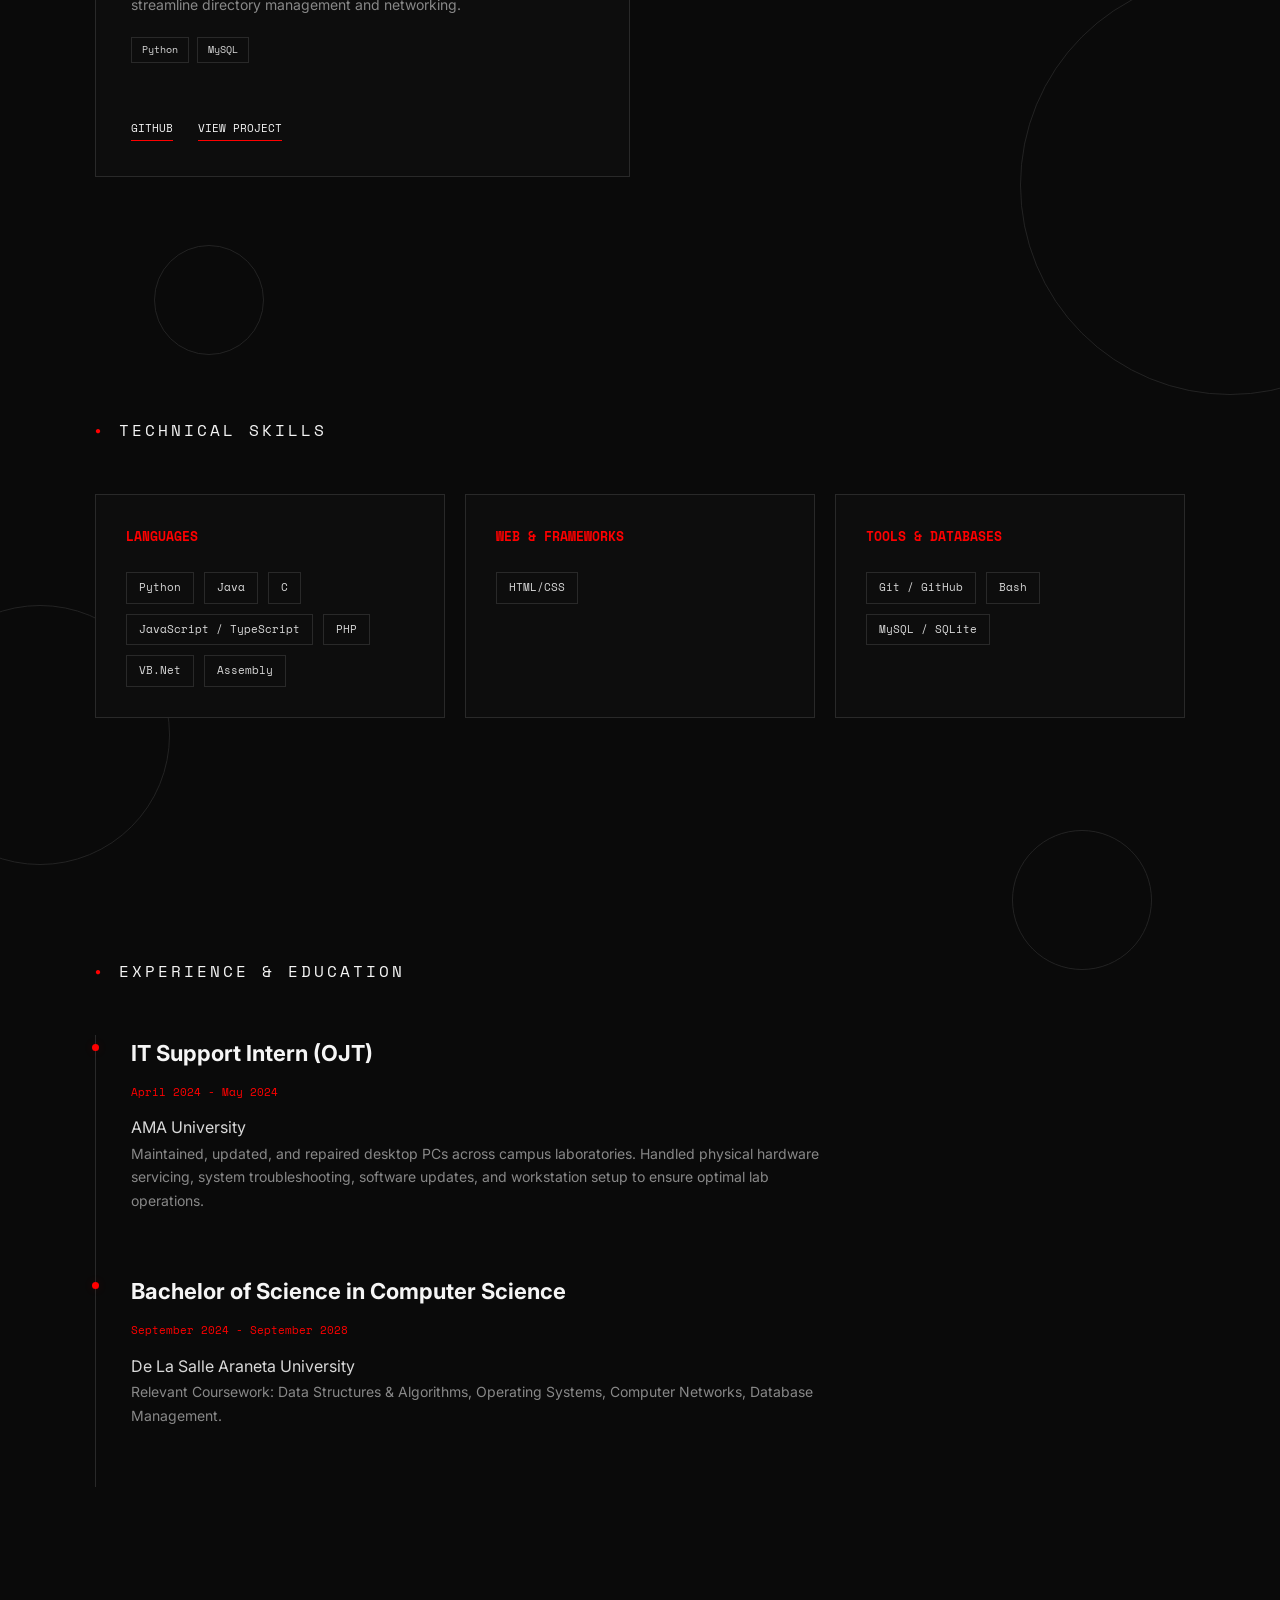
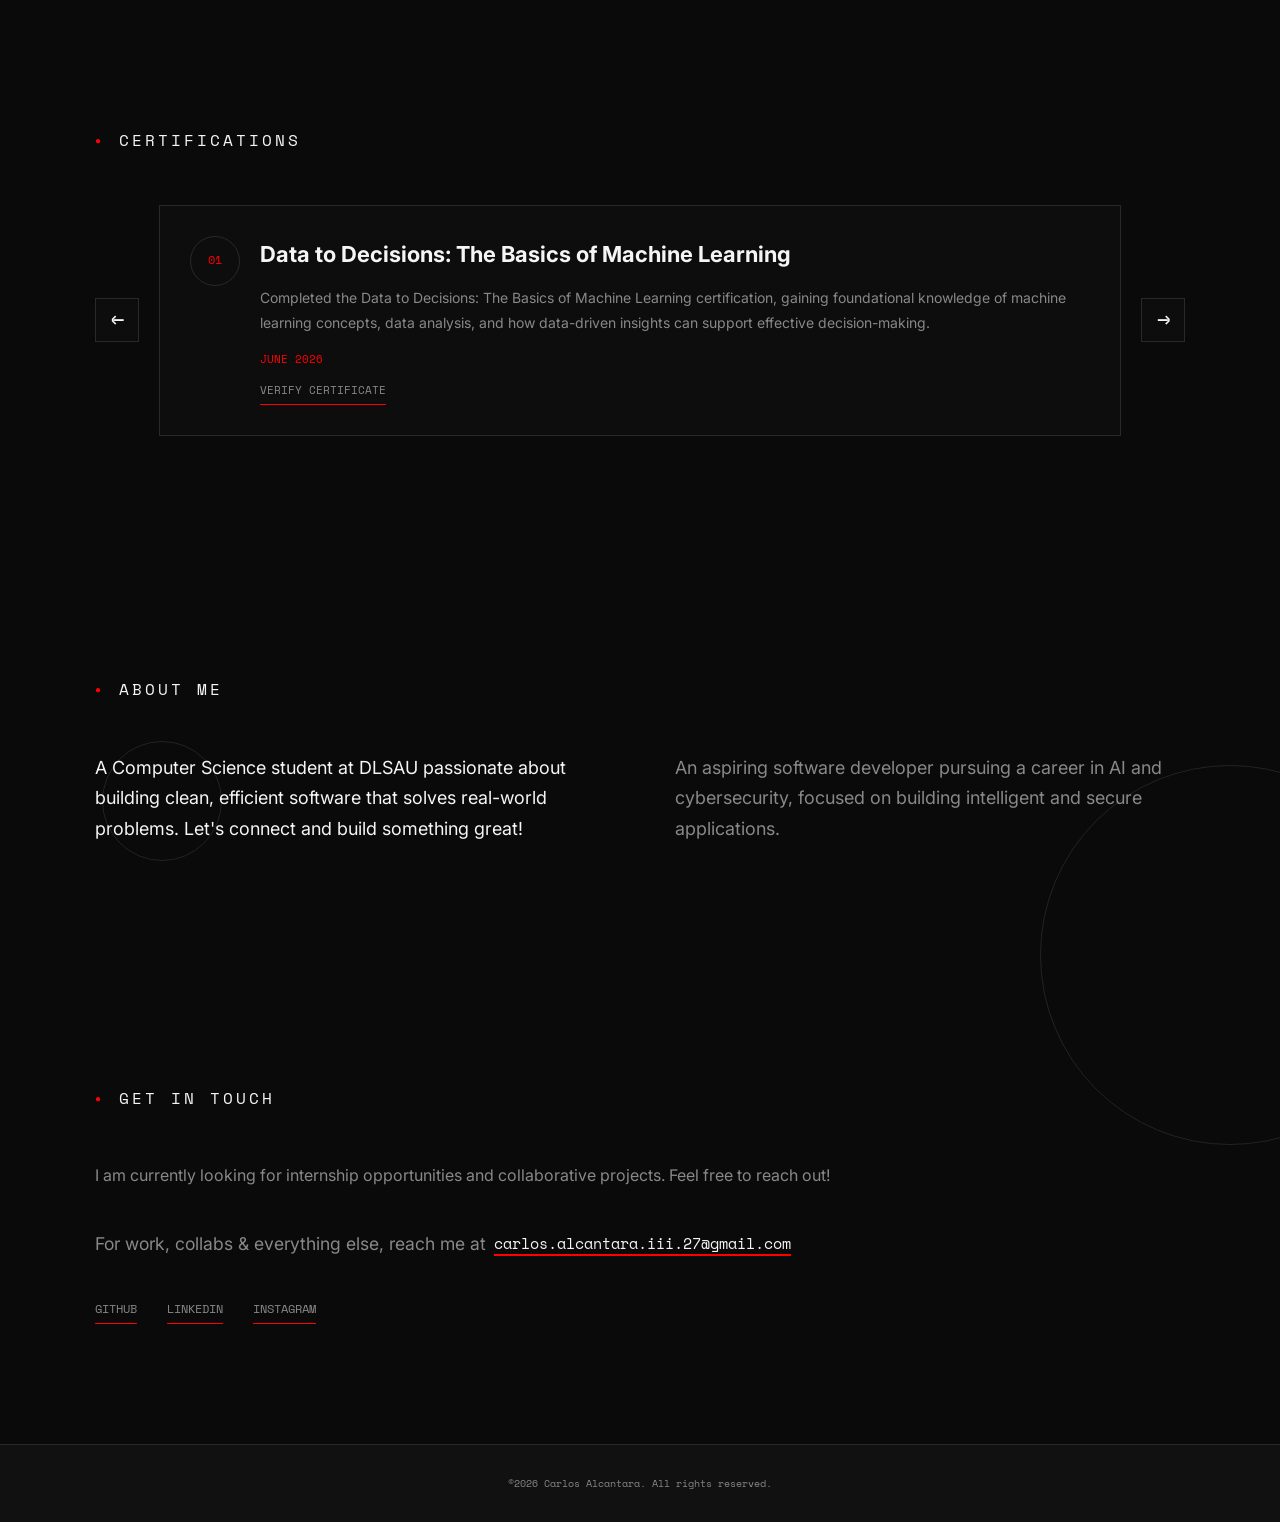
==== commit 91b9c8c2: "Add files via upload" ====
--- a/index.html
+++ b/index.html
@@ -84,7 +84,7 @@
                 <p class="greeting">Welcome, my name is</p>
                 <h1>Carlos Alcantara</h1>
                 <h2>Computer Science Student</h2>
-                <p class="hero-description">Half Student, Half Developer</p>
+                <p class="hero-description">Computer Science student focused on building practical, real-world software and systems.</p>
 
                 <div class="hero-socials" aria-label="Social links">
                     <a class="hero-social" href="https://github.com/huwaffle" target="_blank" rel="noreferrer">GitHub</a>
--- a/style.css
+++ b/style.css
@@ -858,6 +858,14 @@
     color: var(--text-soft);
     line-height: 1.4;
     white-space: nowrap;
+
+    transition: var(--transition);
+}
+
+.project-tags li:hover {
+    color: var(--text);
+    border-color: var(--accent);
+    background: var(--accent-soft);
 }
 
 .project-links {
@@ -1101,6 +1109,13 @@
     font-family: var(--font-mono);
     font-size: 10px;
     color: var(--text-soft);
+    transition: var(--transition);
+}
+
+.project-modal-tags li:hover {
+    color: var(--text);
+    border-color: var(--accent);
+    background: var(--accent-soft);
 }
 
 .project-modal-actions {
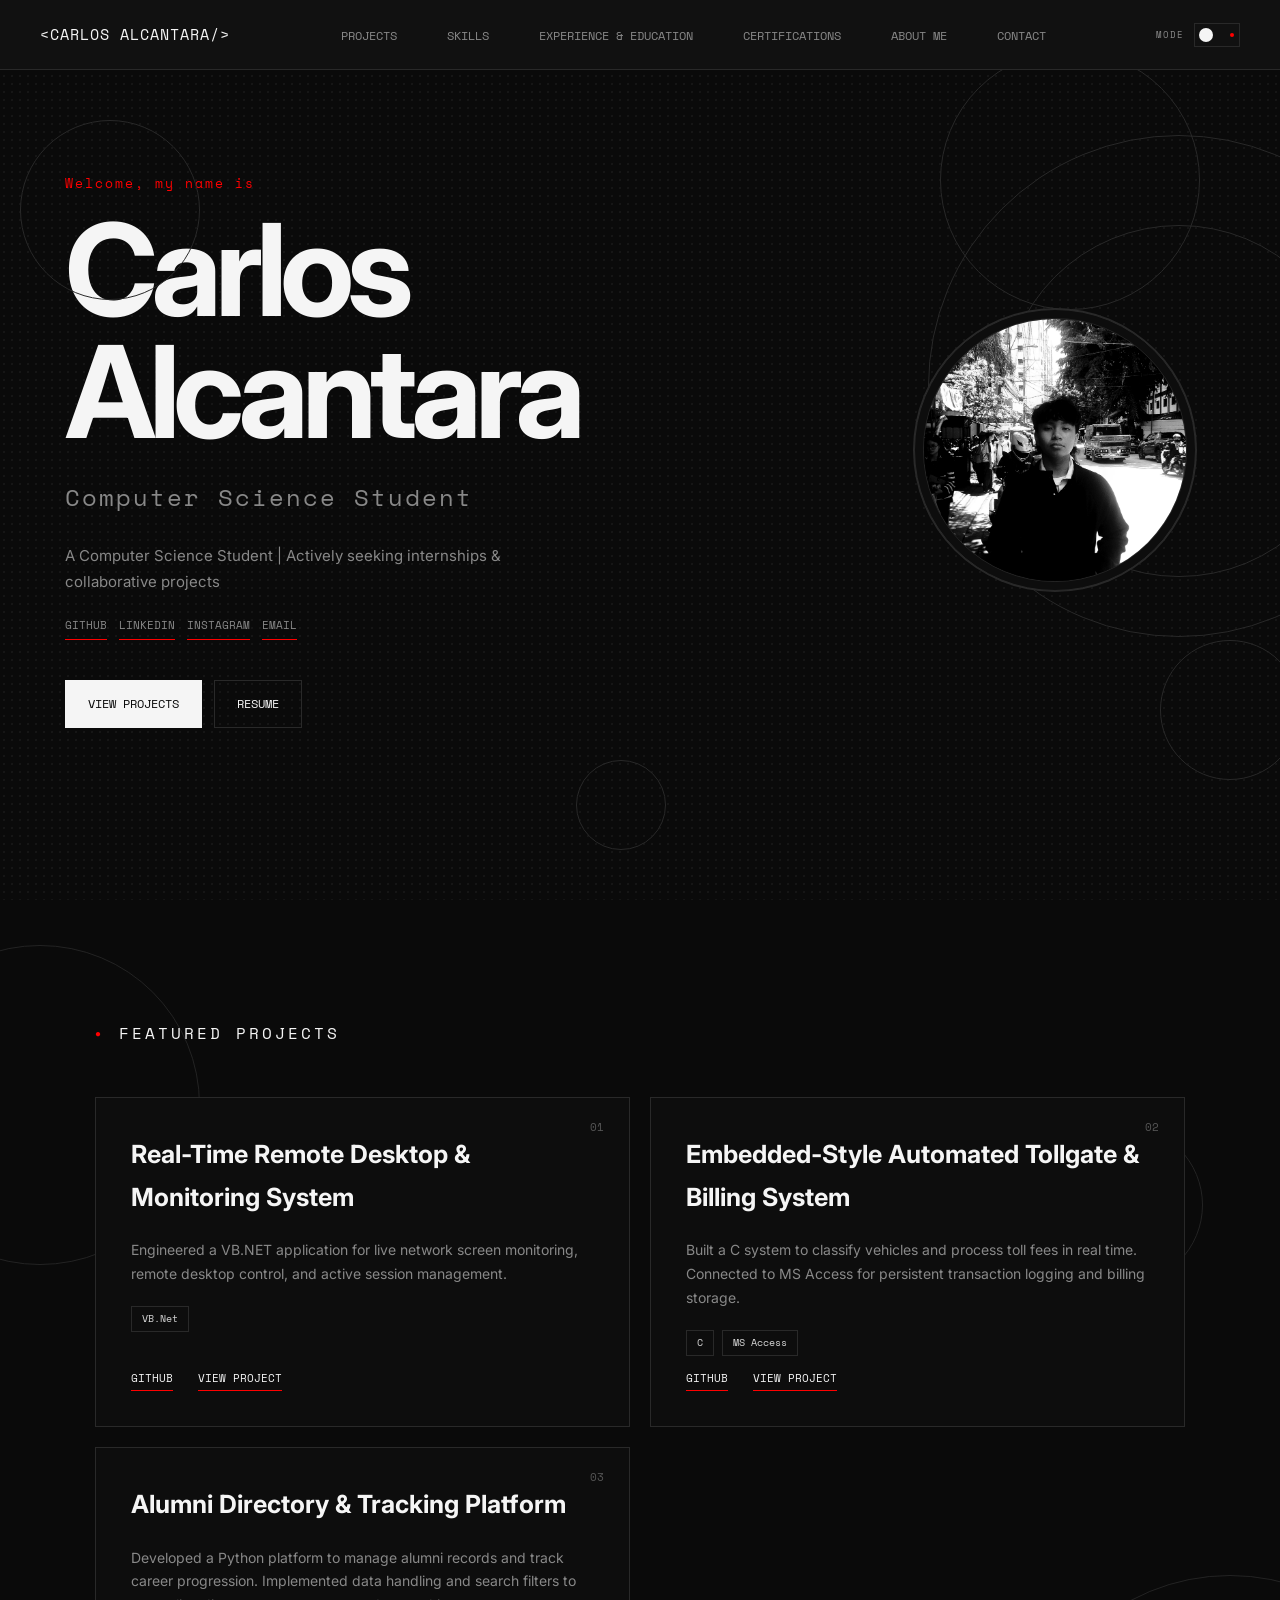
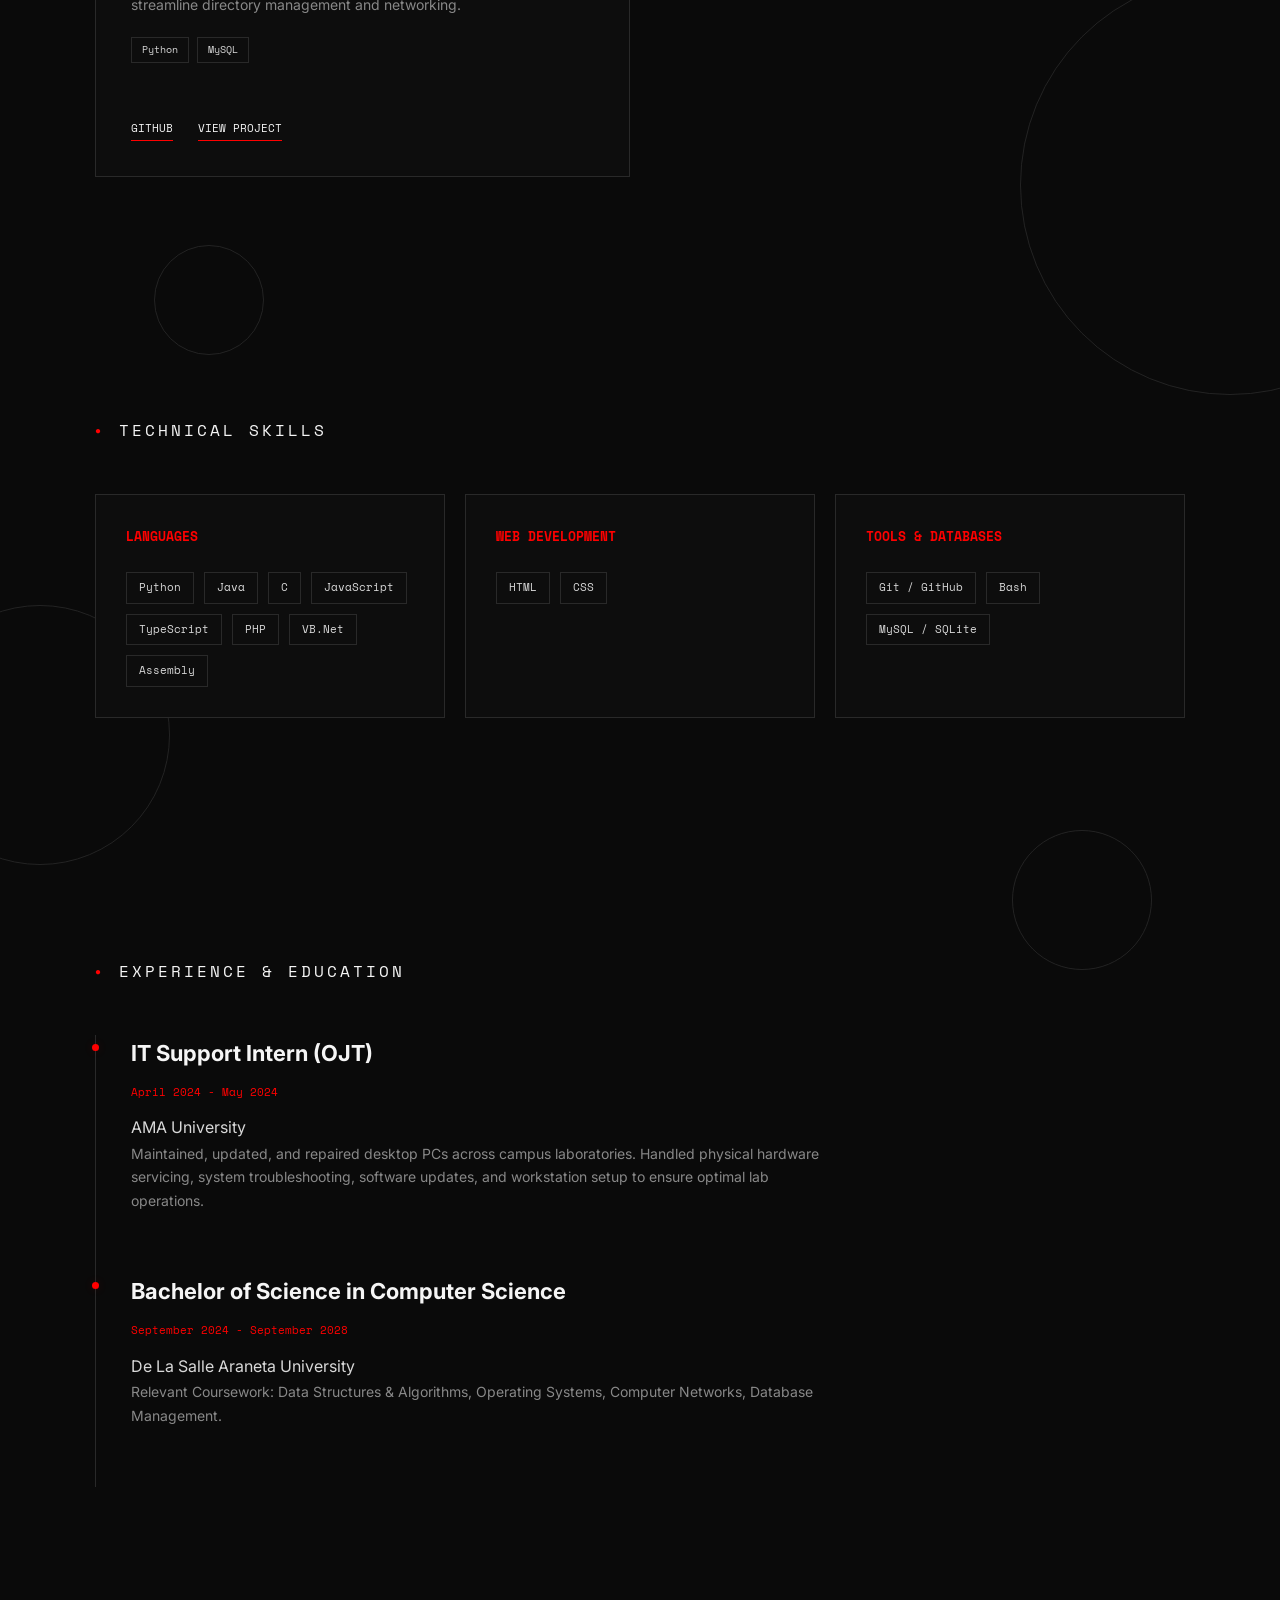
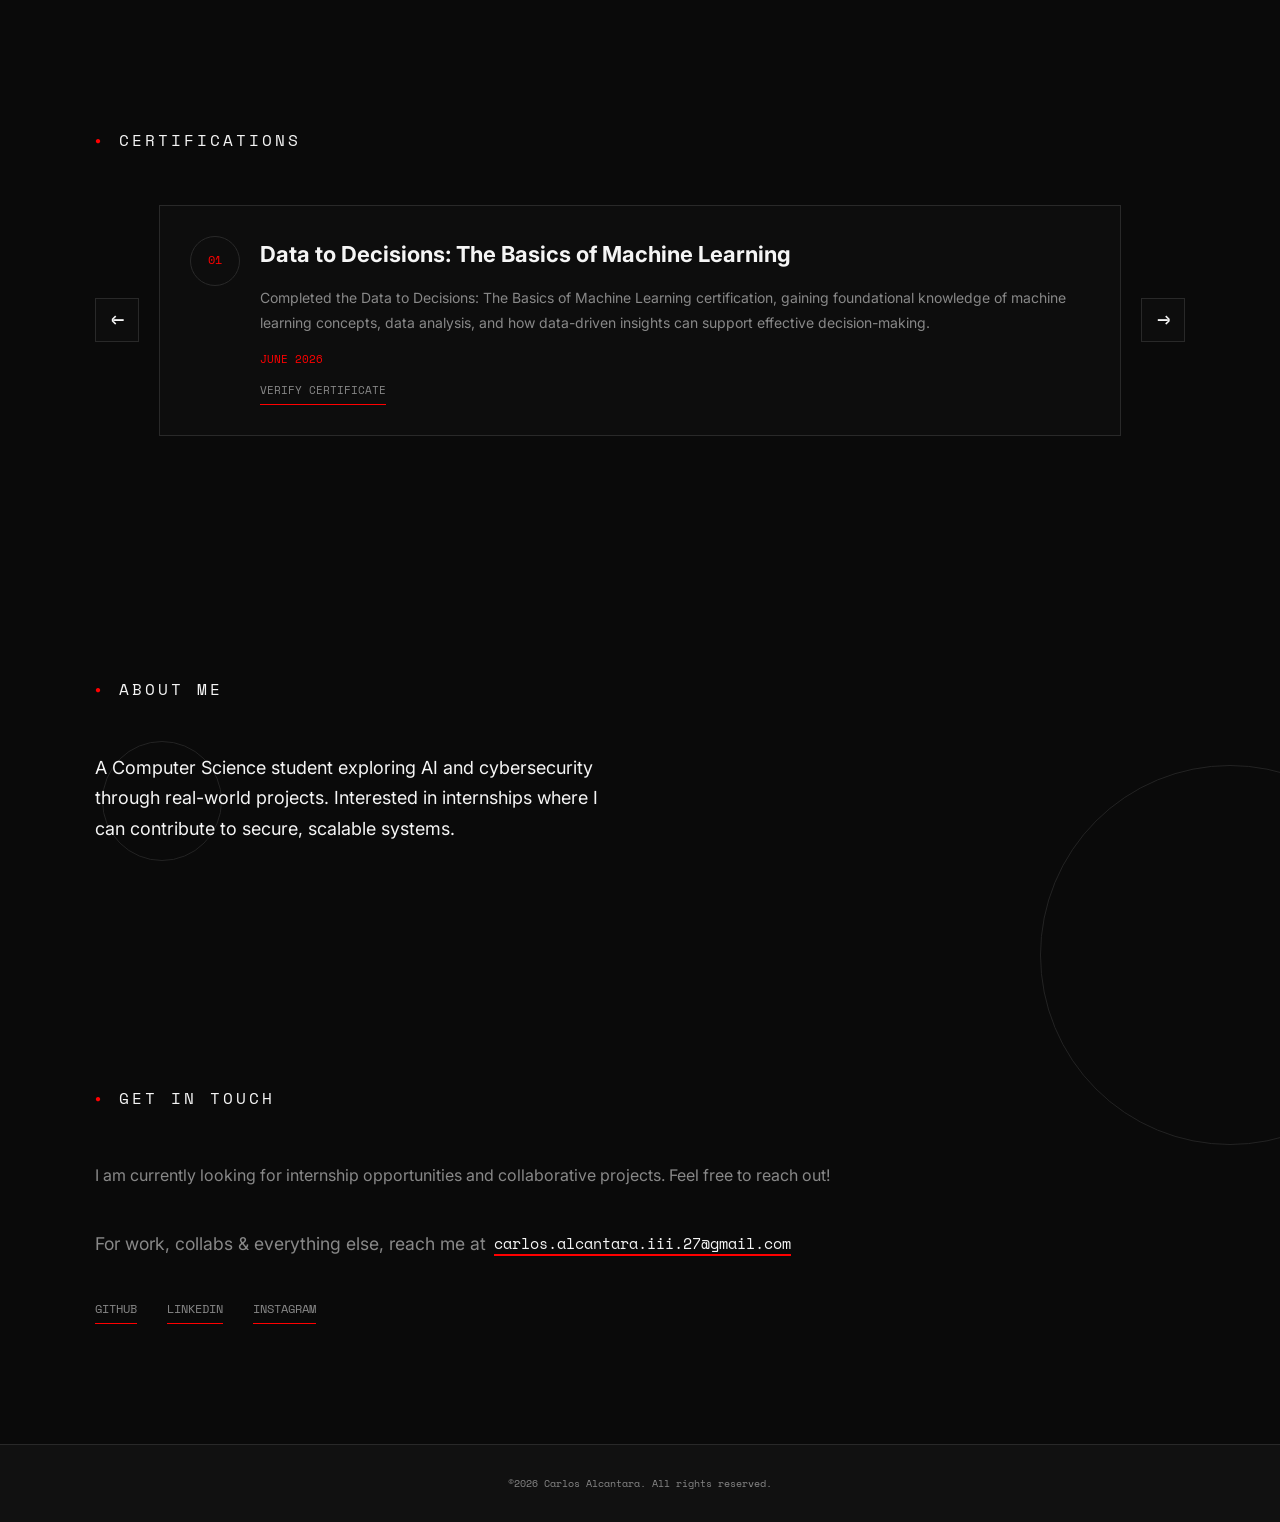
==== commit 30084701: "Add files via upload" ====
--- a/index.html
+++ b/index.html
@@ -84,7 +84,7 @@
                 <p class="greeting">Welcome, my name is</p>
                 <h1>Carlos Alcantara</h1>
                 <h2>Computer Science Student</h2>
-                <p class="hero-description">Computer Science student focused on building practical, real-world software and systems.</p>
+                <p class="hero-description">A Computer Science Student | Actively seeking internships & collaborative projects</p>
 
                 <div class="hero-socials" aria-label="Social links">
                     <a class="hero-social" href="https://github.com/huwaffle" target="_blank" rel="noreferrer">GitHub</a>
@@ -217,16 +217,18 @@
                         <span class="skill-tag">Python</span>
                         <span class="skill-tag">Java</span>
                         <span class="skill-tag">C</span>
-                        <span class="skill-tag">JavaScript / TypeScript</span>
+                        <span class="skill-tag">JavaScript</span>
+                        <span class="skill-tag">TypeScript</span>
                         <span class="skill-tag">PHP</span>
                         <span class="skill-tag">VB.Net</span>
                         <span class="skill-tag">Assembly</span>
                     </div>
                 </div>
                 <div class="skill-category">
-                    <h3>Web &amp; Frameworks</h3>
+                    <h3>Web Development</h3>
                     <div class="skill-tags">
-                        <span class="skill-tag">HTML/CSS</span>
+                        <span class="skill-tag">HTML</span>
+                        <span class="skill-tag">CSS</span>
                     </div>
                 </div>
                 <div class="skill-category">
@@ -329,8 +331,7 @@
         <section id="about">
             <h2>About Me</h2>
             <div class="about-content">
-                <p>A Computer Science student at DLSAU passionate about building clean, efficient software that solves real-world problems. Let's connect and build something great!</p>
-                <p>An aspiring software developer pursuing a career in AI and cybersecurity, focused on building intelligent and secure applications.</p>
+                <p>A Computer Science student exploring AI and cybersecurity through real-world projects. Interested in internships where I can contribute to secure, scalable systems.</p>
             </div>
         </section>
 
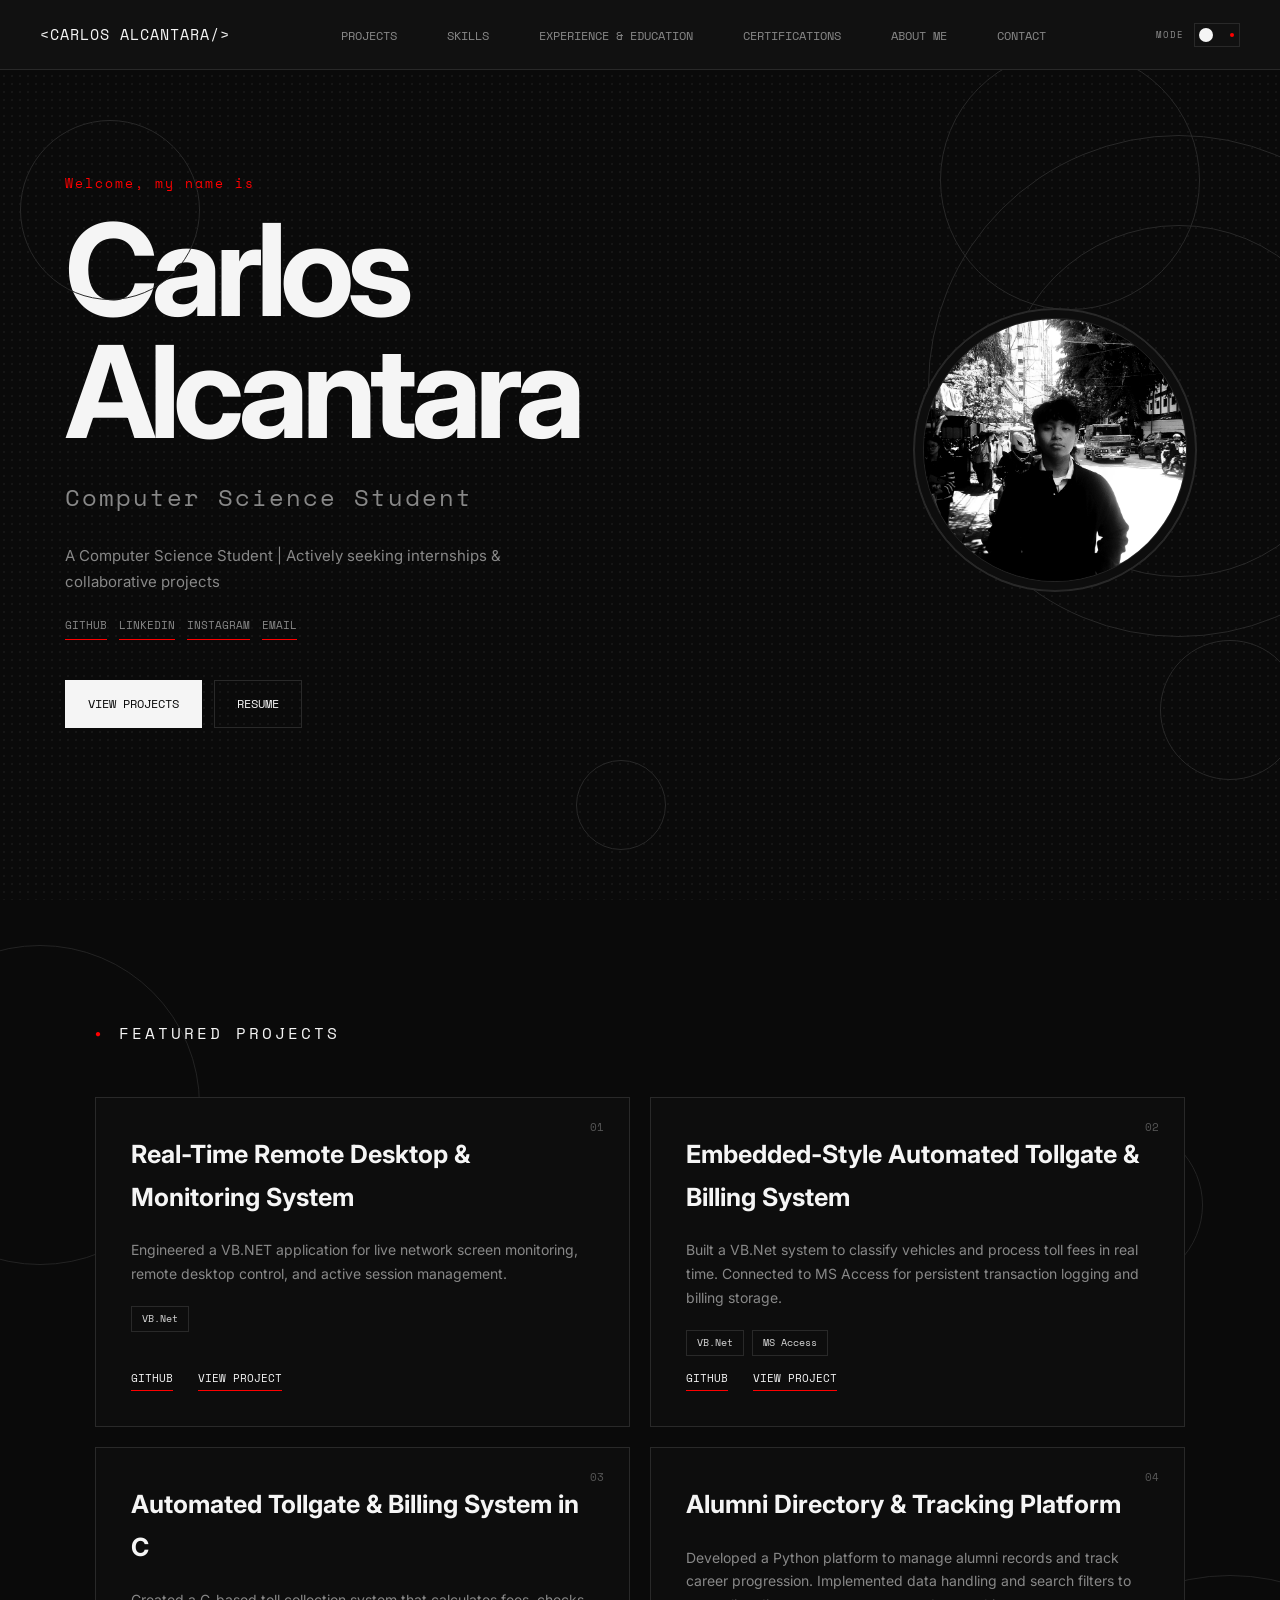
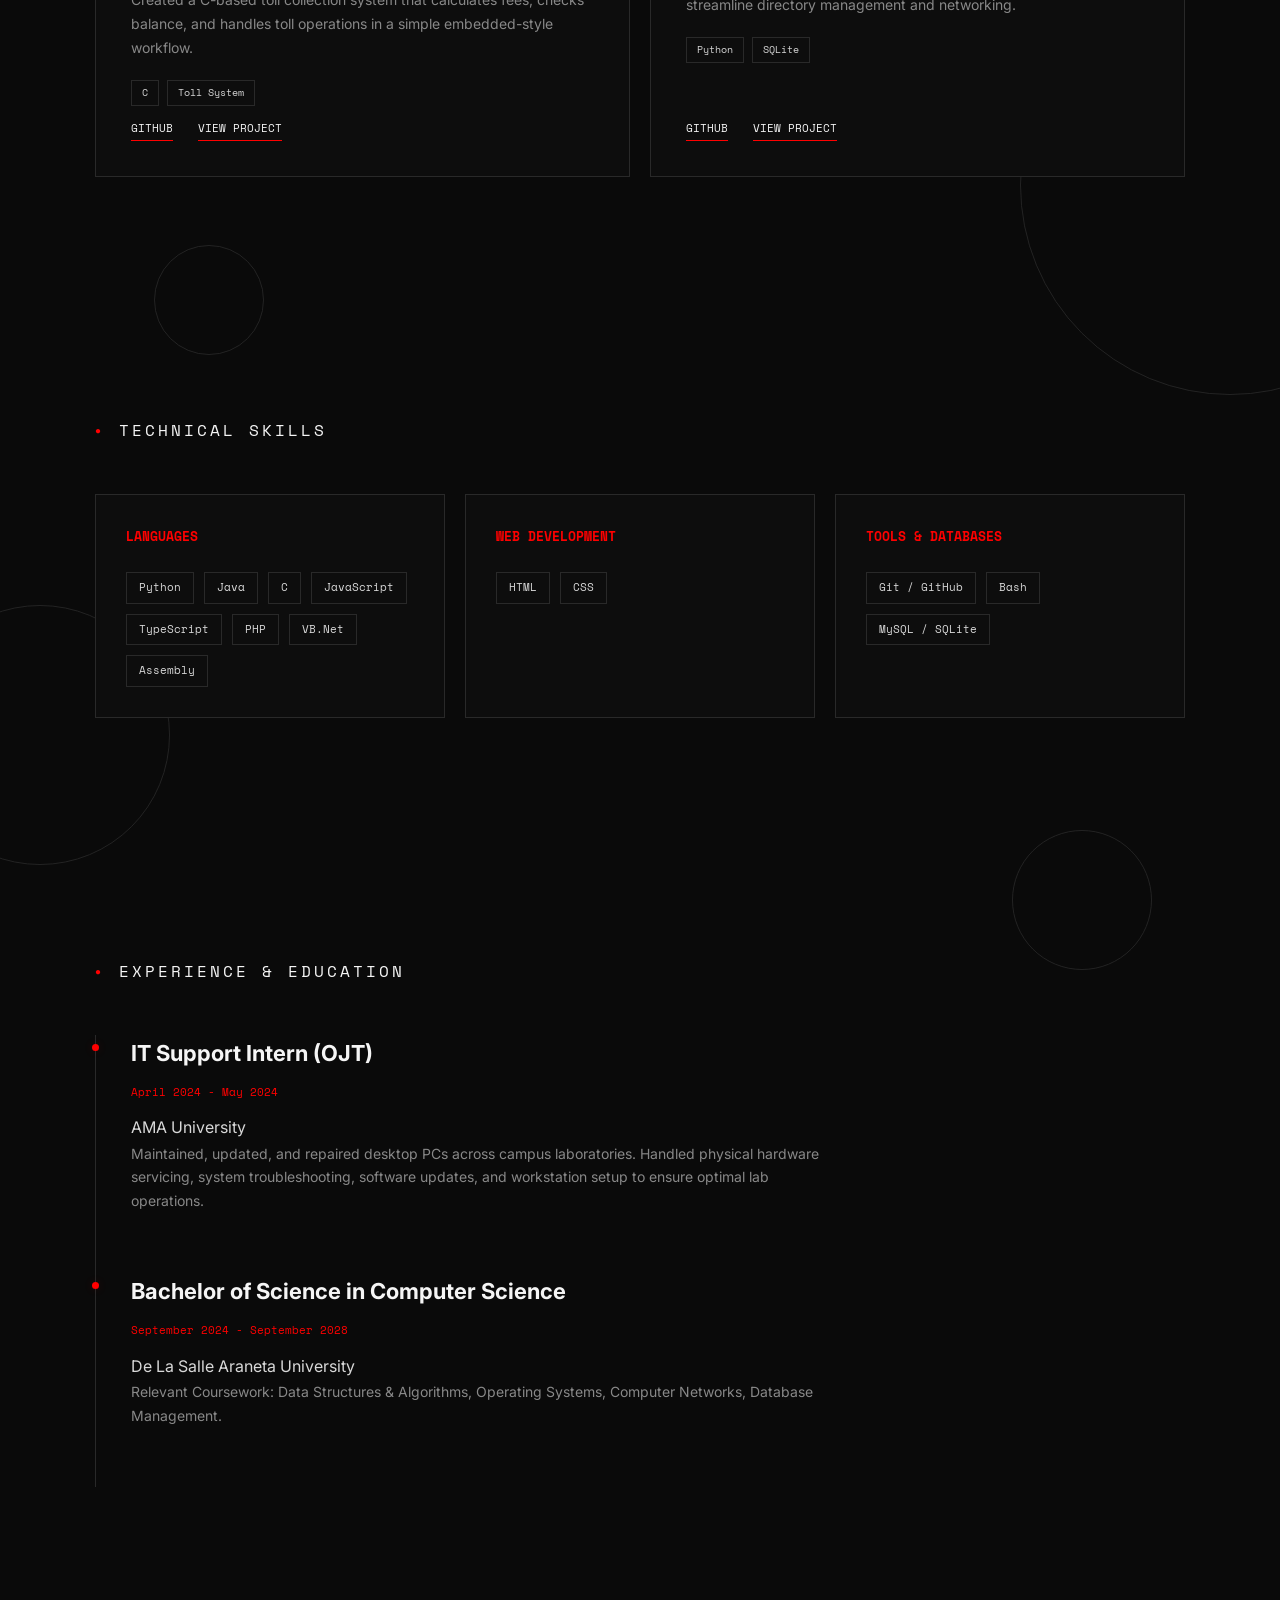
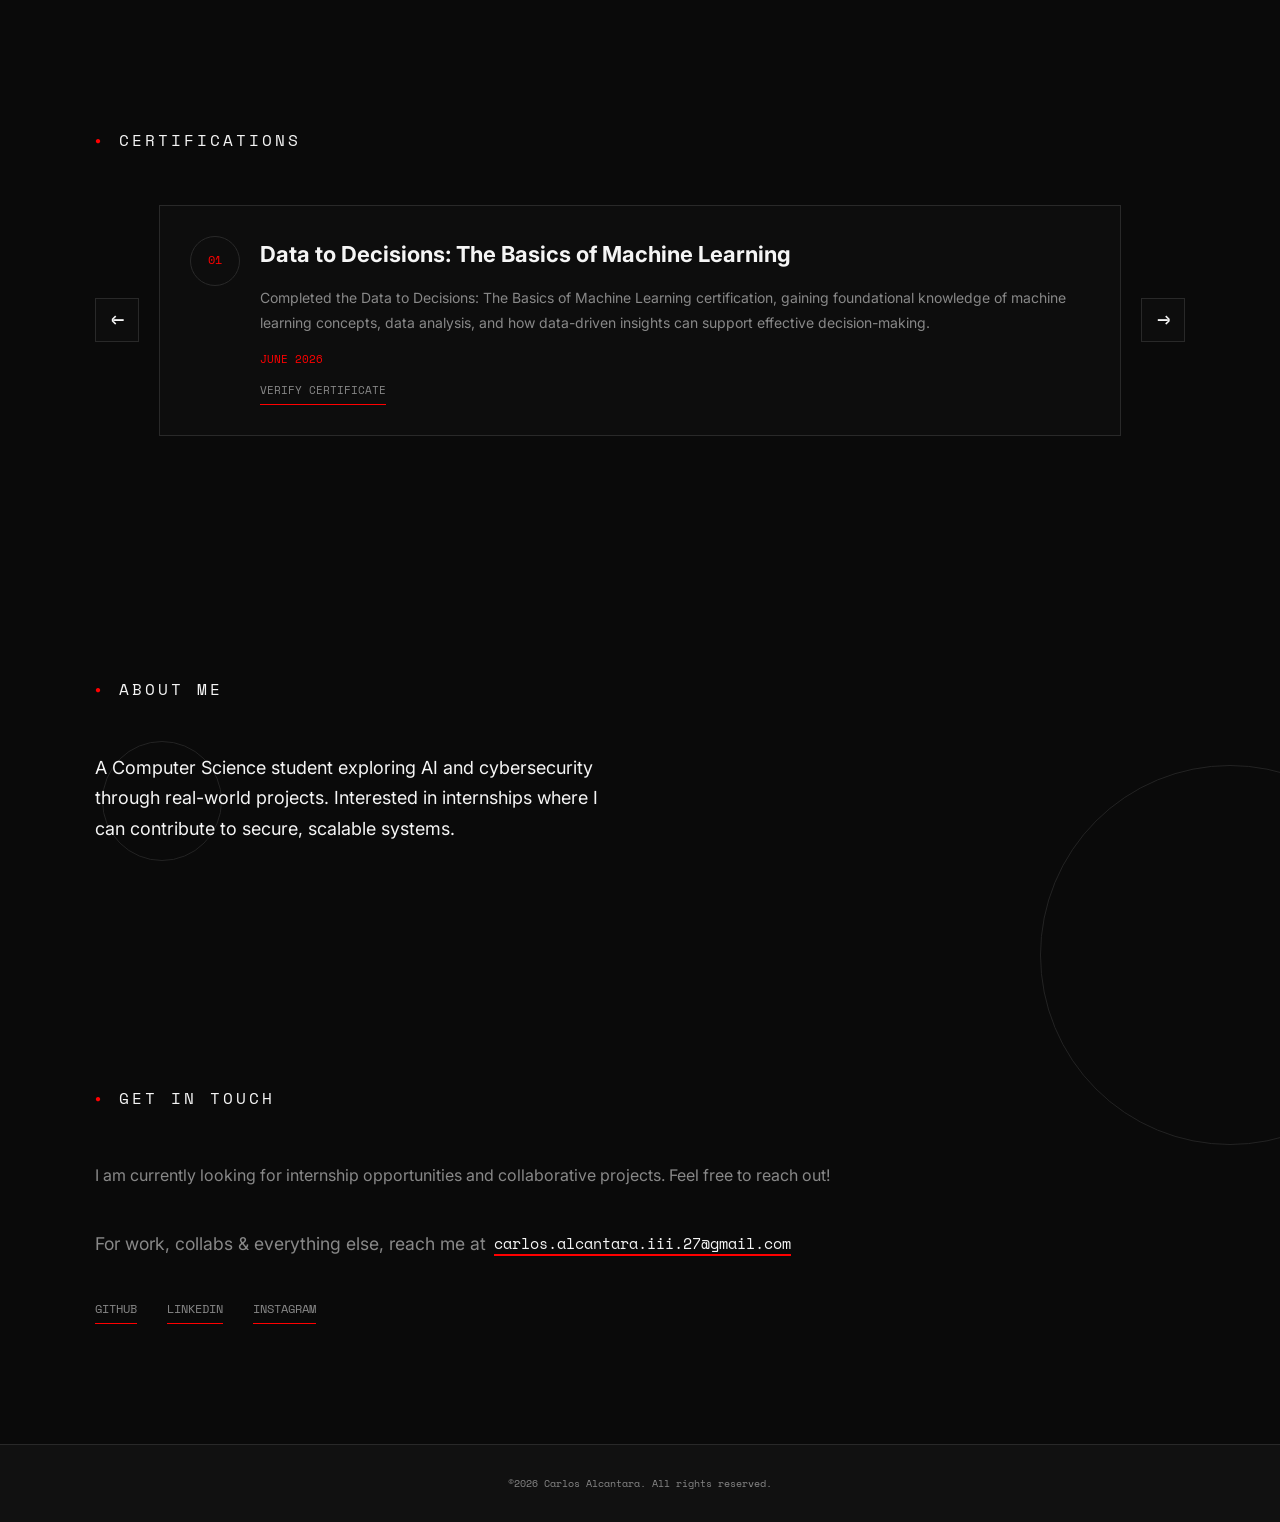
==== commit 4d0bc9c6: "Add files via upload" ====
--- a/index.html
+++ b/index.html
@@ -143,40 +143,62 @@
                     data-project="tollgate"
                     data-title="Embedded-Style Automated Tollgate & Billing System"
                     data-description="The automated tollgate system classifies vehicles in real time and calculates precise toll charges while retaining transaction logs for billing and review. By combining fast input processing with persistent database storage, the project reflects an embedded-style workflow tailored for operational efficiency and transparent record tracking."
-                    data-github="https://github.com/yourusername/project-two"
-                    data-tags="C, MS Access, Billing"
-                    data-images="https://images.unsplash.com/photo-1503376780353-7e6692767b70?auto=format&fit=crop&w=1200&q=80,https://images.unsplash.com/photo-1473448912268-2022ce9509d8?auto=format&fit=crop&w=1200&q=80"
+                    data-github="https://github.com/huwaffle/Embedded-Style-Automated-Tollgate-Billing-System.git"
+                    data-tags="VB.Net, MS Access, Billing"
+                    data-images="assets/projects/Embedded-Style Automated Tollgate &amp; Billing System/1.png,assets/projects/Embedded-Style Automated Tollgate &amp; Billing System/2.png,assets/projects/Embedded-Style Automated Tollgate &amp; Billing System/3.png,assets/projects/Embedded-Style Automated Tollgate &amp; Billing System/4.png,assets/projects/Embedded-Style Automated Tollgate &amp; Billing System/5.png"
                 >
                     <h3>Embedded-Style Automated Tollgate & Billing System</h3>
-                    <p>Built a C system to classify vehicles and process toll fees in real time. Connected to MS Access for persistent transaction logging and billing storage.</p>
+                    <p>Built a VB.Net system to classify vehicles and process toll fees in real time. Connected to MS Access for persistent transaction logging and billing storage.</p>
                     <ul class="project-tags">
-                        <li>C</li>
+                        <li>VB.Net</li>
                         <li>MS Access</li>
                     </ul>
                     <div class="project-links">
-                        <a href="https://github.com/yourusername/project-two" target="_blank">GitHub</a>
+                        <a href="https://github.com/huwaffle/Embedded-Style-Automated-Tollgate-Billing-System.git" target="_blank">GitHub</a>
                         <button class="project-view-btn" type="button">View Project</button>
                     </div>
                 </article>
 
                 <!-- Project Item 3 -->
+                <article
+                    class="project-card"
+                    data-project="tollgate-c"
+                    data-title="Automated Tollgate & Billing System in C"
+                    data-description="This C-based tollgate system mirrors the same automated billing workflow as the VB.Net version, focusing on vehicle classification, route-based toll computation, balance validation, and transaction tracking through a terminal-style interface. It emphasizes efficient logic, modular functions, and reliable fee processing for toll operations."
+                    data-github="https://github.com/huwaffle/Automated-Tollgate-Billing-System-in-C.git"
+                    data-tags="C, Toll System, Billing"
+                    data-images="assets/projects/Automated Tollgate &amp; Billing System in C/1.png,assets/projects/Automated Tollgate &amp; Billing System in C/2.png,assets/projects/Automated Tollgate &amp; Billing System in C/3.png"
+                >
+                    <h3>Automated Tollgate &amp; Billing System in C</h3>
+                    <p>Created a C-based toll collection system that calculates fees, checks balance, and handles toll operations in a simple embedded-style workflow.</p>
+                    <ul class="project-tags">
+                        <li>C</li>
+                        <li>Toll System</li>
+                    </ul>
+                    <div class="project-links">
+                        <a href="https://github.com/huwaffle/Automated-Tollgate-Billing-System-in-C.git" target="_blank">GitHub</a>
+                        <button class="project-view-btn" type="button">View Project</button>
+                    </div>
+                </article>
+
+                <!-- Project Item 4 -->
                 <article
                     class="project-card"
                     data-project="alumni"
                     data-title="Alumni Directory & Tracking Platform"
                     data-description="This alumni platform simplifies record management, search, and career-tracking workflows by organizing community data in one place. It makes it easier to keep profiles updated, discover opportunities, and maintain stronger connections between current students and former graduates through a searchable directory experience."
-                    data-github="https://github.com/yourusername/project-three"
-                    data-tags="Python, MySQL, Directory"
-                    data-images="https://images.unsplash.com/photo-1522202176988-66273c2fd55f?auto=format&fit=crop&w=1200&q=80,https://images.unsplash.com/photo-1552664730-d307ca884978?auto=format&fit=crop&w=1200&q=80"
+                    data-github="https://github.com/huwaffle/Alumni-Directory-Tracking-System.git"
+                    data-tags="Python, SQLite, Directory"
+                    data-images="assets/projects/Alumni Directory &amp; Tracking Platform/1.png,assets/projects/Alumni Directory &amp; Tracking Platform/2.png,assets/projects/Alumni Directory &amp; Tracking Platform/3.png,assets/projects/Alumni Directory &amp; Tracking Platform/4.png,assets/projects/Alumni Directory &amp; Tracking Platform/5.png,assets/projects/Alumni Directory &amp; Tracking Platform/6.png"
                 >
                     <h3>Alumni Directory & Tracking Platform</h3>
                     <p>Developed a Python platform to manage alumni records and track career progression. Implemented data handling and search filters to streamline directory management and networking.</p>
                     <ul class="project-tags">
                         <li>Python</li>
-                        <li>MySQL</li>
+                        <li>SQLite</li>
                     </ul>
                     <div class="project-links">
-                        <a href="https://github.com/yourusername/project-three" target="_blank">GitHub</a>
+                        <a href="https://github.com/huwaffle/Alumni-Directory-Tracking-System.git" target="_blank">GitHub</a>
                         <button class="project-view-btn" type="button">View Project</button>
                     </div>
                 </article>
